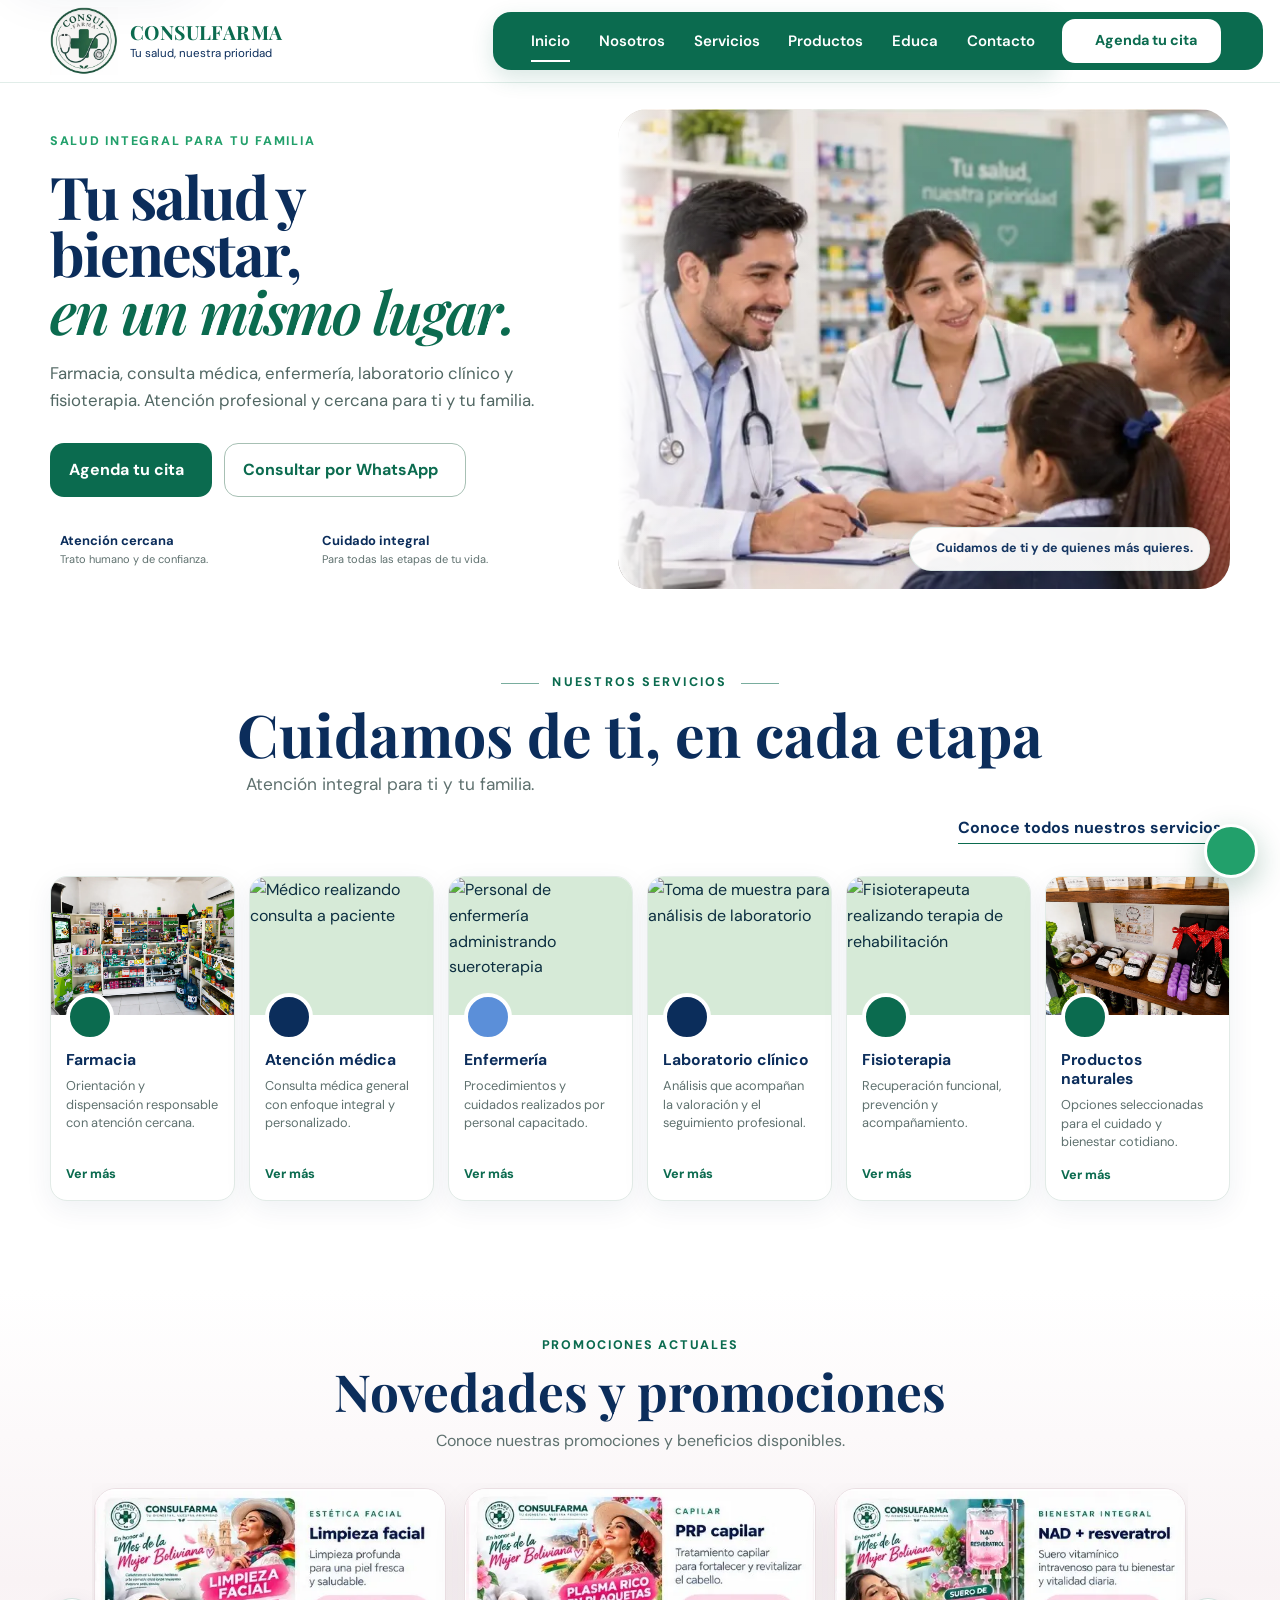
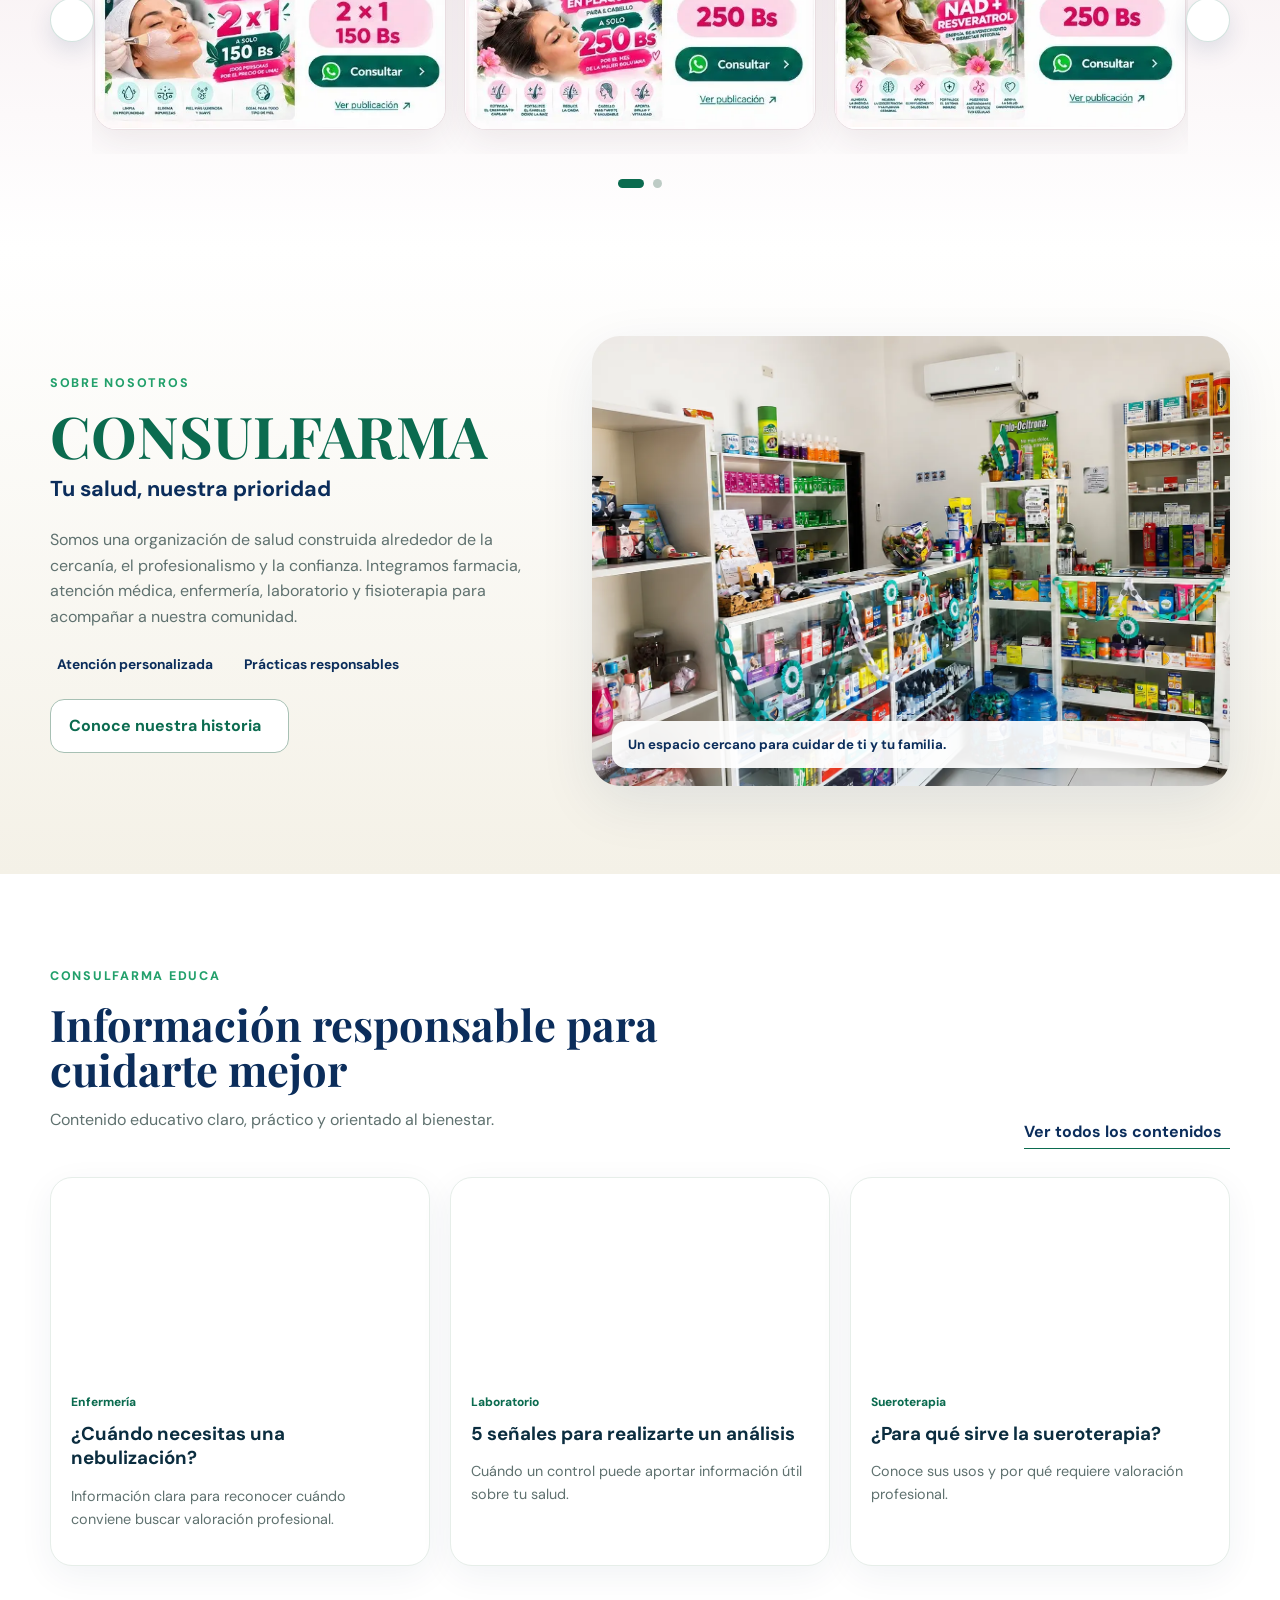
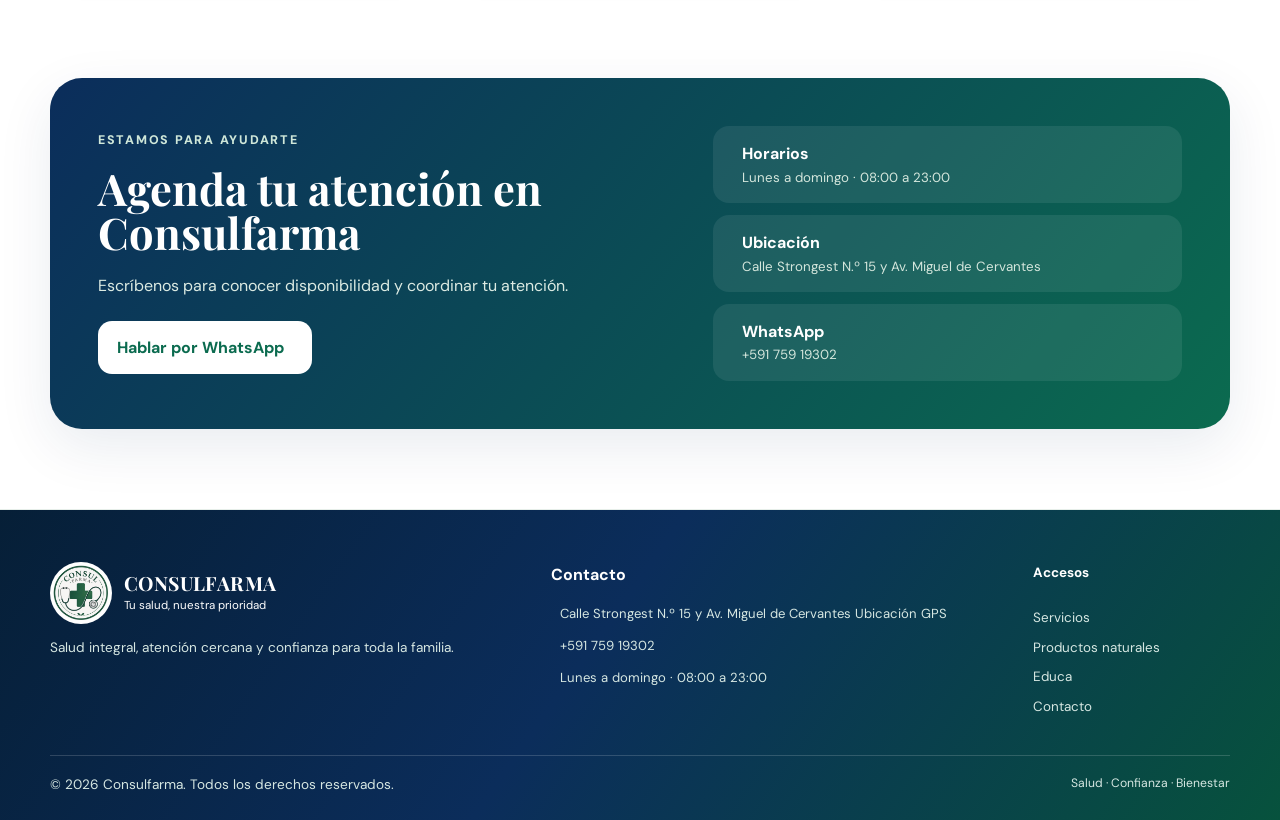
==== index.html @ e91de6b6 "Centra el encabezado de servicios en Inicio" ====
<!doctype html>
<html lang="es">
<head>
  <meta charset="utf-8"><meta name="viewport" content="width=device-width,initial-scale=1"><meta name="theme-color" content="#0B6B4F">
  <meta name="description" content="Consulfarma: farmacia, atención médica, enfermería, laboratorio, fisioterapia, sueroterapia y productos naturales en un mismo lugar.">
  <title>Consulfarma | Tu salud, nuestra prioridad</title>
  <link rel="preconnect" href="https://fonts.googleapis.com"><link rel="preconnect" href="https://fonts.gstatic.com" crossorigin>
  <link href="https://fonts.googleapis.com/css2?family=DM+Sans:wght@400;500;600;700&family=Playfair+Display:ital,wght@0,600;1,600&display=swap" rel="stylesheet">
  <link rel="preload" as="image" href="assets/hero-salud-bienestar.webp" fetchpriority="high">
  <link rel="stylesheet" href="styles.css?v=visual-2026-3"><link rel="stylesheet" href="multipage.css?v=visual-2026-1"><link rel="stylesheet" href="hero-adjustments.css?v=2026-09-29-1">
  <script src="https://unpkg.com/lucide@latest" defer></script><script src="app.js?v=visual-2026-4" defer></script>
</head>
<body data-page="inicio" class="home-redesign">
<a class="skip-link" href="#contenido">Saltar al contenido</a>
<header class="site-header"><div class="container nav-wrap">
  <a class="brand" href="index.html" aria-label="Consulfarma, inicio"><img src="assets/logo-consulfarma-oficial.webp" alt="Logo oficial de Consulfarma" class="brand-logo" width="864" height="864"><span class="brand-copy"><strong>CONSULFARMA</strong><small>Tu salud, nuestra prioridad</small></span></a>
  <button class="menu-toggle" type="button" aria-expanded="false" aria-controls="main-nav" aria-label="Abrir menú"><i data-lucide="menu"></i></button>
  <nav class="main-nav" id="main-nav" aria-label="Navegación principal"><a data-nav="inicio" href="index.html">Inicio</a><a data-nav="nosotros" href="nosotros.html">Nosotros</a><a data-nav="servicios" href="servicios.html">Servicios</a><a data-nav="naturales" href="naturales.html">Productos</a><a data-nav="educa" href="educa.html">Educa</a><a data-nav="contacto" href="contacto.html">Contacto</a></nav>
  <a class="btn btn-medical header-cta" data-whatsapp href="https://wa.me/59175919302" target="_blank" rel="noopener"><i data-lucide="calendar-days"></i>Agenda tu cita</a>
</div></header>
<main id="contenido">
<section class="hero hero-reference" aria-labelledby="hero-title"><div class="hero-medical-pattern" aria-hidden="true"><i data-lucide="pill"></i><i data-lucide="plus"></i><i data-lucide="pill-bottle"></i></div><div class="container hero-grid">
  <div class="hero-copy"><span class="eyebrow">Salud integral para tu familia</span><h1 id="hero-title">Tu salud y<br>bienestar,<br><em>en un mismo lugar.</em></h1><p>Farmacia, consulta médica, enfermería, laboratorio clínico y fisioterapia. Atención profesional y cercana para ti y tu familia.</p><div class="hero-actions"><a class="btn btn-primary" data-whatsapp href="https://wa.me/59175919302" target="_blank" rel="noopener">Agenda tu cita <i data-lucide="calendar-days"></i></a><a class="btn btn-outline" data-whatsapp href="https://wa.me/59175919302" target="_blank" rel="noopener">Consultar por WhatsApp <i data-lucide="message-circle"></i></a></div><div class="trust-row" aria-label="Beneficios de atención"><div><i data-lucide="users"></i><span><strong>Atención cercana</strong><small>Trato humano y de confianza.</small></span></div><div><i data-lucide="heart-handshake"></i><span><strong>Cuidado integral</strong><small>Para todas las etapas de tu vida.</small></span></div></div></div>
  <div class="hero-visual"><img class="hero-real-photo" src="assets/hero-salud-bienestar.webp" alt="Profesionales de salud atendiendo a una familia en un entorno de farmacia" width="772" height="518" fetchpriority="high" decoding="async"><div class="hero-badge"><i data-lucide="heart"></i><span>Cuidamos de ti y de quienes más quieres.</span></div></div>
</div><nav class="container hero-service-dock" aria-label="Acceso directo a servicios"><a href="farmacia.html"><i data-lucide="pill"></i><span>Farmacia</span></a><a href="medicina.html"><i data-lucide="stethoscope"></i><span>Atención médica</span></a><a href="enfermeria.html"><i data-lucide="heart-handshake"></i><span>Enfermería</span></a><a href="laboratorio.html"><i data-lucide="flask-conical"></i><span>Laboratorio</span></a><a href="fisioterapia.html"><i data-lucide="accessibility"></i><span>Fisioterapia</span></a><a href="sueroterapia.html"><i data-lucide="droplets"></i><span>Sueroterapia</span></a></nav></section>

<section class="home-services section" aria-labelledby="services-title"><div class="container"><div class="section-heading heading-row"><div class="services-heading-copy"><span class="eyebrow">Nuestros servicios</span><h2 id="services-title">Cuidamos de ti, en cada etapa</h2><p>Atención integral para ti y tu familia.</p></div><a class="text-link" href="servicios.html">Conoce todos nuestros servicios <i data-lucide="arrow-right"></i></a></div><div class="visual-service-grid">
  <article class="visual-service-card"><a class="service-photo-link" href="farmacia.html"><img src="assets/farmacia-consulfarma-frontal-optimized.webp" alt="Farmacia real de Consulfarma" width="1448" height="1086" loading="lazy" decoding="async"></a><div class="visual-service-body"><span class="service-icon green"><i data-lucide="pill"></i></span><h3>Farmacia</h3><p>Orientación y dispensación responsable con atención cercana.</p><a href="farmacia.html">Ver más <i data-lucide="arrow-right"></i></a></div></article>
  <article class="visual-service-card"><a class="service-photo-link" href="medicina.html"><img src="https://images.pexels.com/photos/5998457/pexels-photo-5998457.jpeg?auto=compress&amp;cs=tinysrgb&amp;fit=crop&amp;w=900&amp;h=600" alt="Médico realizando consulta a paciente" width="900" height="600" loading="lazy" decoding="async" style="object-position:50% 42%"></a><div class="visual-service-body"><span class="service-icon navy"><i data-lucide="stethoscope"></i></span><h3>Atención médica</h3><p>Consulta médica general con enfoque integral y personalizado.</p><a href="medicina.html">Ver más <i data-lucide="arrow-right"></i></a></div></article>
  <article class="visual-service-card"><a class="service-photo-link" href="enfermeria.html"><img src="https://images.pexels.com/photos/6129232/pexels-photo-6129232.jpeg?auto=compress&amp;cs=tinysrgb&amp;fit=crop&amp;w=900&amp;h=600" alt="Personal de enfermería administrando sueroterapia" width="900" height="600" loading="lazy" decoding="async" style="object-position:50% 45%"></a><div class="visual-service-body"><span class="service-icon blue"><i data-lucide="heart-handshake"></i></span><h3>Enfermería</h3><p>Procedimientos y cuidados realizados por personal capacitado.</p><a href="enfermeria.html">Ver más <i data-lucide="arrow-right"></i></a></div></article>
  <article class="visual-service-card"><a class="service-photo-link" href="laboratorio.html"><img src="https://images.pexels.com/photos/6285364/pexels-photo-6285364.jpeg?auto=compress&amp;cs=tinysrgb&amp;fit=crop&amp;w=900&amp;h=600" alt="Toma de muestra para análisis de laboratorio" width="900" height="600" loading="lazy" decoding="async" style="object-position:50% 50%"></a><div class="visual-service-body"><span class="service-icon navy"><i data-lucide="flask-conical"></i></span><h3>Laboratorio clínico</h3><p>Análisis que acompañan la valoración y el seguimiento profesional.</p><a href="laboratorio.html">Ver más <i data-lucide="arrow-right"></i></a></div></article>
  <article class="visual-service-card"><a class="service-photo-link" href="fisioterapia.html"><img src="https://images.pexels.com/photos/20860595/pexels-photo-20860595.jpeg?auto=compress&amp;cs=tinysrgb&amp;fit=crop&amp;w=900&amp;h=600" alt="Fisioterapeuta realizando terapia de rehabilitación" width="900" height="600" loading="lazy" decoding="async" style="object-position:50% 48%"></a><div class="visual-service-body"><span class="service-icon green"><i data-lucide="accessibility"></i></span><h3>Fisioterapia</h3><p>Recuperación funcional, prevención y acompañamiento.</p><a href="fisioterapia.html">Ver más <i data-lucide="arrow-right"></i></a></div></article>
  <article class="visual-service-card"><a class="service-photo-link" href="naturales.html"><img src="assets/productos-naturales-detalle-optimized.webp" alt="Productos naturales y artesanales reales de Consulfarma" width="1672" height="941" loading="lazy" decoding="async"></a><div class="visual-service-body"><span class="service-icon green"><i data-lucide="leaf"></i></span><h3>Productos naturales</h3><p>Opciones seleccionadas para el cuidado y bienestar cotidiano.</p><a href="naturales.html">Ver más <i data-lucide="arrow-right"></i></a></div></article>
</div></div></section>

<section class="news-banner promotions-section section" aria-labelledby="news-title"><div class="container promotions-shell"><header class="promotions-heading"><span class="eyebrow">Promociones actuales</span><h2 id="news-title">Novedades y promociones</h2><p>Conoce nuestras promociones y beneficios disponibles.</p></header><div class="promotions-carousel" data-promotions-carousel aria-roledescription="carrusel" aria-label="Promociones de Consulfarma"><button class="promotions-arrow promotions-prev" type="button" aria-label="Ver promociones anteriores"><i data-lucide="chevron-left"></i></button><div class="promotions-viewport"><div class="promotions-track" data-promotions-track aria-live="polite"></div></div><button class="promotions-arrow promotions-next" type="button" aria-label="Ver promociones siguientes"><i data-lucide="chevron-right"></i></button><div class="promotions-dots" data-promotions-dots aria-label="Páginas del carrusel"></div></div></div></section>

<dialog class="promotion-dialog" data-promotion-dialog aria-labelledby="promotion-dialog-title"><div class="promotion-dialog-shell"><button class="promotion-dialog-close" type="button" data-promotion-close aria-label="Cerrar promoción"><i data-lucide="x"></i></button><button class="promotion-dialog-arrow promotion-dialog-prev" type="button" data-promotion-prev aria-label="Ver promoción anterior"><i data-lucide="chevron-left"></i></button><figure><img data-promotion-image src="" alt="" width="494" height="340"><figcaption id="promotion-dialog-title" data-promotion-title></figcaption></figure><button class="promotion-dialog-arrow promotion-dialog-next" type="button" data-promotion-next aria-label="Ver promoción siguiente"><i data-lucide="chevron-right"></i></button><a class="btn btn-primary promotion-dialog-whatsapp" data-promotion-whatsapp href="https://wa.me/59175919302" target="_blank" rel="noopener"><i data-lucide="message-circle"></i> Consultar por WhatsApp</a></div></dialog>

<section class="home-about section" aria-labelledby="about-title"><div class="container home-about-layout"><div class="home-about-copy"><span class="eyebrow">Sobre nosotros</span><h2 id="about-title">CONSULFARMA</h2><h3>Tu salud, nuestra prioridad</h3><p>Somos una organización de salud construida alrededor de la cercanía, el profesionalismo y la confianza. Integramos farmacia, atención médica, enfermería, laboratorio y fisioterapia para acompañar a nuestra comunidad.</p><div class="about-values"><span><i data-lucide="badge-check"></i>Atención personalizada</span><span><i data-lucide="shield-check"></i>Prácticas responsables</span></div><a class="btn btn-outline" href="nosotros.html">Conoce nuestra historia <i data-lucide="arrow-right"></i></a></div><figure class="home-about-photo"><img src="assets/farmacia-consulfarma-angular-optimized.webp" alt="Instalaciones reales de la farmacia Consulfarma" width="1678" height="937" loading="lazy" decoding="async"><figcaption>Un espacio cercano para cuidar de ti y tu familia.</figcaption></figure></div></section>

<section class="education section" aria-labelledby="education-title"><div class="container"><div class="section-heading heading-row"><div><span class="eyebrow">Consulfarma Educa</span><h2 id="education-title">Información responsable para cuidarte mejor</h2><p>Contenido educativo claro, práctico y orientado al bienestar.</p></div><a class="text-link" href="educa.html">Ver todos los contenidos <i data-lucide="arrow-right"></i></a></div><div class="article-grid"><article class="article-card"><div class="article-image hydration"></div><div class="article-body"><span>Enfermería</span><h3>¿Cuándo necesitas una nebulización?</h3><p>Información clara para reconocer cuándo conviene buscar valoración profesional.</p></div></article><article class="article-card"><div class="article-image prevention"></div><div class="article-body"><span>Laboratorio</span><h3>5 señales para realizarte un análisis</h3><p>Cuándo un control puede aportar información útil sobre tu salud.</p></div></article><article class="article-card"><div class="article-image plants"></div><div class="article-body"><span>Sueroterapia</span><h3>¿Para qué sirve la sueroterapia?</h3><p>Conoce sus usos y por qué requiere valoración profesional.</p></div></article></div></div></section>

<section class="contact home-contact section" aria-labelledby="contact-title"><div class="container contact-shell"><div><span class="eyebrow">Estamos para ayudarte</span><h2 id="contact-title">Agenda tu atención en Consulfarma</h2><p>Escríbenos para conocer disponibilidad y coordinar tu atención.</p><div class="contact-actions"><a class="btn btn-white" data-whatsapp href="https://wa.me/59175919302" target="_blank" rel="noopener">Hablar por WhatsApp <i data-lucide="message-circle"></i></a></div></div><div class="contact-info"><div><i data-lucide="clock-3"></i><span><strong>Horarios</strong><small>Lunes a domingo · 08:00 a 23:00</small></span></div><div><i data-lucide="map-pin"></i><span><strong>Ubicación</strong><small>Calle Strongest N.º 15 y Av. Miguel de Cervantes <a class="gps-link" href="https://maps.app.goo.gl/zETBAKUP31L7PaR56" target="_blank" rel="noopener" aria-label="Abrir ubicación GPS de Consulfarma en Google Maps"><i data-lucide="navigation"></i> Ubicación GPS</a></small></span></div><div><i data-lucide="message-circle"></i><span><strong>WhatsApp</strong><small>+591 759 19302</small></span></div></div></div></section>
</main>
<footer class="compact-footer rich-footer"><div class="container rich-footer-grid"><div class="rich-footer-brand"><a class="brand footer-brand" href="index.html"><img src="assets/logo-consulfarma-oficial.webp" alt="Logo oficial de Consulfarma" class="brand-logo" width="864" height="864"><span class="brand-copy"><strong>CONSULFARMA</strong><small>Tu salud, nuestra prioridad</small></span></a><p>Salud integral, atención cercana y confianza para toda la familia.</p></div><div><strong>Contacto</strong><ul><li><i data-lucide="map-pin"></i><span>Calle Strongest N.º 15 y Av. Miguel de Cervantes <a class="gps-link" href="https://maps.app.goo.gl/zETBAKUP31L7PaR56" target="_blank" rel="noopener" aria-label="Abrir ubicación GPS de Consulfarma en Google Maps"><i data-lucide="navigation"></i> Ubicación GPS</a></span></li><li><i data-lucide="phone"></i>+591 759 19302</li><li><i data-lucide="clock-3"></i>Lunes a domingo · 08:00 a 23:00</li></ul></div><nav aria-label="Enlaces del pie"><strong>Accesos</strong><a href="servicios.html">Servicios</a><a href="naturales.html">Productos naturales</a><a href="educa.html">Educa</a><a href="contacto.html">Contacto</a></nav></div><div class="container footer-bottom"><p>© <span id="year"></span> Consulfarma. Todos los derechos reservados.</p><span>Salud · Confianza · Bienestar</span></div></footer>
<a class="floating-whatsapp" data-whatsapp href="https://wa.me/59175919302" target="_blank" rel="noopener" aria-label="Escribir a Consulfarma por WhatsApp"><i data-lucide="message-circle"></i></a>
</body></html>
---- styles.css ----
:root{--green:#0f5a3e;--green-2:#1d6d4d;--green-3:#eaf3ed;--ink:#15352a;--muted:#64756e;--cream:#f7f7f0;--white:#fff;--shadow:0 16px 50px rgba(21,53,42,.10);--radius:28px}.container{width:min(1180px,calc(100% - 32px));margin:auto}*{box-sizing:border-box}html{scroll-behavior:smooth}body{margin:0;font-family:'DM Sans',sans-serif;color:var(--ink);background:#fbfcfa;line-height:1.6}img{max-width:100%;display:block}a{text-decoration:none;color:inherit}.site-header{position:sticky;top:0;z-index:30;background:rgba(255,255,255,.94);backdrop-filter:blur(14px);border-bottom:1px solid rgba(15,90,62,.08)}.nav-wrap{height:86px;display:flex;align-items:center;gap:28px}.brand{display:flex;align-items:center;gap:12px;min-width:max-content}.brand-logo{width:58px;height:58px;object-fit:contain}.brand-copy{display:flex;flex-direction:column;line-height:1.05}.brand-copy strong{font-size:1.15rem;letter-spacing:.02em}.brand-copy small{font-size:.72rem;color:var(--muted);margin-top:6px}.main-nav{display:flex;align-items:center;gap:24px;margin-left:auto}.main-nav a{font-size:.92rem;font-weight:600;color:#385149;position:relative}.main-nav a:after{content:'';position:absolute;left:0;right:0;bottom:-9px;height:2px;background:var(--green);transform:scaleX(0);transition:.2s}.main-nav a:hover:after,.main-nav a.active:after{transform:scaleX(1)}.btn{display:inline-flex;align-items:center;justify-content:center;gap:9px;border-radius:14px;padding:13px 18px;font-weight:700;transition:.2s;border:1px solid transparent}.btn svg{width:18px;height:18px}.btn-primary{background:var(--green);color:#fff}.btn-primary:hover{background:#0b4933;transform:translateY(-1px)}.btn-outline{border-color:#a7c0b4;background:#fff;color:var(--green)}.btn-white{background:#fff;color:var(--green)}.btn-ghost{border-color:rgba(255,255,255,.45);color:#fff}.header-cta{padding:11px 15px;font-size:.9rem}.menu-toggle{display:none;background:none;border:0;color:var(--ink)}.hero{position:relative;overflow:hidden;background:linear-gradient(135deg,#fff 0%,#fafcf8 64%,#edf6ef 100%);padding:74px 0 0}.hero-grid{display:grid;grid-template-columns:1.03fr .97fr;align-items:stretch;min-height:540px}.hero-copy{padding:35px 34px 50px 0}.eyebrow{display:inline-block;color:var(--green-2);font-size:.78rem;text-transform:uppercase;letter-spacing:.14em;font-weight:800}.hero h1,.section-heading h2,.content-card h2,.natural h2,.contact h2{font-family:'Playfair Display',serif;line-height:1.03;margin:14px 0 18px}.hero h1{font-size:clamp(3rem,5.2vw,5.25rem);max-width:720px}.hero h1 em{color:var(--green);font-weight:600}.hero-copy>p{font-size:1.06rem;color:var(--muted);max-width:650px}.hero-actions{display:flex;gap:12px;margin:28px 0 34px;flex-wrap:wrap}.trust-row{display:grid;grid-template-columns:repeat(4,1fr);gap:12px}.trust-row>div{display:flex;gap:10px;align-items:flex-start}.trust-row svg{width:22px;color:var(--green-2);flex:0 0 auto}.trust-row span{display:flex;flex-direction:column}.trust-row strong{font-size:.78rem}.trust-row small{font-size:.67rem;color:var(--muted)}.hero-visual{position:relative;min-height:520px}.hero-photo{position:absolute;inset:0;background-position:center;background-size:cover}.hero-photo-main{border-top-left-radius:150px;background-image:linear-gradient(rgba(11,73,51,.02),rgba(11,73,51,.08)),url('https://images.unsplash.com/photo-1576091160399-112ba8d25d1d?auto=format&fit=crop&w=1400&q=85')}.hero-badge{position:absolute;right:28px;bottom:28px;width:170px;padding:20px;background:rgba(255,255,255,.95);border-radius:22px;box-shadow:var(--shadow);display:flex;gap:10px;align-items:center;font-weight:700}.hero-badge svg{color:var(--green)}.services{background:linear-gradient(180deg,#1b6f4e,#0f5a3e);padding:52px 0 62px}.section-heading{margin-bottom:28px}.section-heading.centered{text-align:center}.section-heading.light{color:#fff}.section-heading.light .eyebrow,.section-heading.light p{color:#d5e7dd}.section-heading h2,.content-card h2,.natural h2,.contact h2{font-size:clamp(2.1rem,3.4vw,3.6rem)}.section-heading p{color:var(--muted);max-width:680px}.section-heading.centered p{margin-left:auto;margin-right:auto}.service-grid{display:grid;grid-template-columns:repeat(6,1fr);gap:14px}.service-card{background:#fff;border-radius:20px;padding:24px 18px;min-height:250px;display:flex;flex-direction:column;box-shadow:0 15px 35px rgba(4,33,23,.12)}.icon-bubble{width:48px;height:48px;border-radius:14px;background:var(--green-3);display:grid;place-items:center;color:var(--green);margin-bottom:16px}.service-card h3{font-size:1rem;line-height:1.2;margin:0 0 10px}.service-card p{font-size:.82rem;color:var(--muted);margin:0 0 18px}.service-card a{margin-top:auto;font-size:.78rem;color:var(--green);font-weight:800;display:flex;align-items:center;gap:4px}.service-card a svg{width:14px}.section{padding:88px 0}.split-grid{display:grid;grid-template-columns:.95fr 1.05fr;gap:54px;align-items:center}.photo-card{min-height:470px;border-radius:var(--radius);background-size:cover;background-position:center;box-shadow:var(--shadow)}.about-photo{background-image:url('https://images.unsplash.com/photo-1532938911079-1b06ac7ceec7?auto=format&fit=crop&w=1200&q=85')}.content-card p,.natural p{color:var(--muted)}.mini-points{display:grid;grid-template-columns:1fr 1fr;gap:14px;margin-top:26px}.mini-points span{display:flex;gap:9px;align-items:center;font-weight:700}.mini-points svg{width:20px;color:var(--green)}.details{background:var(--cream)}.detail-list{display:grid;grid-template-columns:1fr 1fr;gap:18px}.detail-card{display:flex;gap:18px;background:#fff;border:1px solid #e6eee9;border-radius:22px;padding:26px}.detail-icon{width:56px;height:56px;border-radius:17px;background:var(--green-3);display:grid;place-items:center;color:var(--green);flex:0 0 auto}.detail-card h3{margin:6px 0 8px;font-size:1.2rem}.detail-card p{margin:0;color:var(--muted);font-size:.92rem}.natural{background:linear-gradient(145deg,#f7fbf7,#edf5ee)}.natural-grid{display:grid;grid-template-columns:1fr .8fr;gap:40px;align-items:center}.natural-art{min-height:390px;position:relative;border-radius:var(--radius);overflow:hidden;background:radial-gradient(circle at 70% 30%,#dbeedc 0,#f3f7ef 48%,#e7efe8 100%)}.natural-art:before,.natural-art:after{content:'';position:absolute;border-radius:50% 0 50% 50%;background:#4f9c68;opacity:.7;transform:rotate(35deg)}.natural-art:before{width:140px;height:200px;right:90px;top:75px}.natural-art:after{width:100px;height:150px;right:200px;top:120px;background:#84b77f}.natural-bottle{position:absolute;width:110px;height:210px;border-radius:28px 28px 20px 20px;background:linear-gradient(#9b5d2d,#6b3d1e);left:28%;top:22%;box-shadow:0 24px 35px rgba(53,32,17,.2)}.natural-bottle:before{content:'';position:absolute;width:54px;height:45px;border-radius:9px 9px 3px 3px;background:#2e2925;left:28px;top:-34px}.note{display:flex;gap:10px;font-size:.85rem;background:#fff;padding:14px;border-radius:14px;border:1px solid #dbe8df}.note svg{width:18px;flex:0 0 auto;color:var(--green)}.article-grid{display:grid;grid-template-columns:repeat(3,1fr);gap:20px}.article-card{background:#fff;border:1px solid #e6eee9;border-radius:22px;overflow:hidden}.article-image{height:190px;background-size:cover;background-position:center}.hydration{background-image:url('https://images.unsplash.com/photo-1548839140-29a749e1cf4d?auto=format&fit=crop&w=900&q=80')}.plants{background-image:url('https://images.unsplash.com/photo-1602928321679-560bb453f190?auto=format&fit=crop&w=900&q=80')}.prevention{background-image:url('https://images.unsplash.com/photo-1505751172876-fa1923c5c528?auto=format&fit=crop&w=900&q=80')}.article-body{padding:20px}.article-body span{font-size:.75rem;color:var(--green);font-weight:800}.article-body h3{margin:8px 0 8px;line-height:1.3}.article-body p{font-size:.9rem;color:var(--muted)}.article-body a{font-weight:800;color:var(--green);font-size:.85rem;display:flex;gap:5px;align-items:center}.article-body svg{width:15px}.contact{padding-top:20px}.contact-shell{background:linear-gradient(135deg,#0b4933,#1b6f4e);border-radius:32px;padding:48px;color:#fff;display:grid;grid-template-columns:1.1fr .9fr;gap:42px}.contact .eyebrow{color:#cfe7d9}.contact p{color:#dcebe3}.contact-actions{display:flex;gap:12px;flex-wrap:wrap;margin-top:22px}.contact-info{display:grid;gap:12px}.contact-info>div{display:flex;gap:14px;align-items:flex-start;background:rgba(255,255,255,.08);padding:15px;border-radius:16px}.contact-info span{display:flex;flex-direction:column}.contact-info small{color:#d4e6dc}.contact-info svg{width:22px}.footer-grid{display:flex;align-items:center;justify-content:space-between;gap:20px;padding:34px 0}.footer-brand .brand-logo{width:44px;height:44px}.footer-grid p{font-size:.8rem;color:var(--muted)}.footer-links{display:flex;gap:16px;font-size:.85rem;font-weight:700}.floating-whatsapp{position:fixed;right:22px;bottom:22px;width:54px;height:54px;border-radius:50%;background:var(--green);color:#fff;display:grid;place-items:center;box-shadow:0 10px 30px rgba(15,90,62,.28);z-index:25}.floating-whatsapp svg{width:24px}
@media(max-width:1050px){.main-nav{gap:14px}.main-nav a{font-size:.82rem}.header-cta{display:none}.service-grid{grid-template-columns:repeat(3,1fr)}.hero-grid{grid-template-columns:1fr}.hero-copy{padding-right:0}.hero-visual{min-height:430px}.hero-photo-main{border-radius:70px 70px 0 0}.trust-row{grid-template-columns:repeat(2,1fr)}}
@media(max-width:760px){.nav-wrap{height:74px}.brand-logo{width:46px;height:46px}.brand-copy strong{font-size:1rem}.brand-copy small{font-size:.63rem}.menu-toggle{display:block;margin-left:auto}.main-nav{position:absolute;top:74px;left:16px;right:16px;background:#fff;border:1px solid #e5eee9;border-radius:18px;padding:16px;display:none;flex-direction:column;align-items:stretch;box-shadow:var(--shadow)}.main-nav.open{display:flex}.main-nav a:after{display:none}.hero{padding-top:34px}.hero h1{font-size:clamp(2.45rem,12vw,4rem)}.hero-grid{min-height:auto}.hero-copy{padding:10px 0 36px}.hero-visual{min-height:360px}.hero-photo-main{border-radius:55px 55px 0 0}.hero-badge{width:150px;right:14px;bottom:14px;padding:15px}.trust-row{grid-template-columns:1fr 1fr}.service-grid{grid-template-columns:1fr 1fr}.service-card{min-height:220px}.section{padding:64px 0}.split-grid,.natural-grid,.contact-shell{grid-template-columns:1fr}.photo-card{min-height:350px}.detail-list{grid-template-columns:1fr}.article-grid{grid-template-columns:1fr}.contact-shell{padding:30px}.footer-grid{flex-direction:column;text-align:center}.footer-links{justify-content:center}}
@media(max-width:480px){.service-grid{grid-template-columns:1fr}.trust-row{grid-template-columns:1fr}.mini-points{grid-template-columns:1fr}.hero-actions .btn{width:100%}.hero-visual{min-height:310px}.hero-badge{display:none}.detail-card{flex-direction:column}.natural-art{min-height:300px}}
.needs{padding-top:70px;padding-bottom:70px}.needs-grid{display:grid;grid-template-columns:repeat(6,1fr);gap:14px}.needs-grid a{background:#fff;border:1px solid #e3ece7;border-radius:20px;padding:22px 16px;display:flex;flex-direction:column;gap:7px;min-height:160px;box-shadow:0 12px 35px rgba(21,53,42,.07);transition:.2s}.needs-grid a:hover{transform:translateY(-4px);border-color:#9ebdaf;box-shadow:var(--shadow)}.needs-grid svg{width:27px;height:27px;color:var(--green);margin-bottom:8px}.needs-grid strong{line-height:1.25}.needs-grid span{font-size:.78rem;color:var(--muted)}
.identity{background:#f3f7f3}.identity-grid{display:grid;grid-template-columns:1fr 1fr;gap:20px}.identity-grid article{background:#fff;border-radius:24px;padding:32px;border:1px solid #dfebe3}.identity-grid article>svg{width:34px;height:34px;color:var(--green);margin-bottom:18px}.identity-grid h3{font-family:'Playfair Display',serif;font-size:1.7rem;margin:8px 0 12px}.identity-grid p{color:var(--muted);margin-bottom:0}.identity-grid .philosophy{grid-column:1/-1;background:linear-gradient(135deg,#0b4933,#1b6f4e);color:#fff}.identity-grid .philosophy .eyebrow,.identity-grid .philosophy>svg{color:#cfe7d9}.identity-grid .philosophy p{color:#e1eee7;max-width:960px}
.history{background:#fff}.timeline{max-width:880px;margin:42px auto;display:grid}.timeline article{display:grid;grid-template-columns:70px 1fr;gap:20px;position:relative;padding-bottom:34px}.timeline article:not(:last-child):before{content:'';position:absolute;left:28px;top:56px;bottom:0;width:2px;background:#cfe0d6}.timeline article>span{width:58px;height:58px;border-radius:50%;display:grid;place-items:center;background:var(--green);color:#fff;font-weight:800;z-index:1}.timeline h3{margin:4px 0 6px;font-size:1.2rem}.timeline p{margin:0;color:var(--muted)}.history-closing{max-width:900px;margin:auto;padding:30px;border-radius:24px;background:var(--green-3);text-align:center}.history-closing p{margin-top:0;color:#476259}.history-closing strong{color:var(--green)}
.team-placeholder{max-width:820px;margin:auto;background:#fff;border:1px dashed #9ebdaf;border-radius:24px;padding:34px;display:flex;gap:22px;align-items:center}.team-placeholder>svg{width:56px;height:56px;color:var(--green);flex:0 0 auto}.team-placeholder h3{margin:0 0 8px}.team-placeholder p{margin:0;color:var(--muted)}
.promotions{padding-top:20px}.promo-shell{background:linear-gradient(120deg,#174f3b,#7aa16e);border-radius:30px;padding:42px;color:#fff;display:flex;align-items:center;justify-content:space-between;gap:28px}.promo-shell .eyebrow{color:#d8eadb}.promo-shell h2{font-family:'Playfair Display',serif;font-size:clamp(2rem,3vw,3.2rem);margin:8px 0}.promo-shell p{margin:0;color:#e2eee7}.promo-shell .btn{flex:0 0 auto}
.article-toggle{border:0;background:none;padding:0;color:var(--green);font:inherit;font-size:.85rem;font-weight:800;display:flex;align-items:center;gap:5px;cursor:pointer}.article-toggle svg{width:15px;transition:.2s}.article-toggle[aria-expanded="true"] svg{transform:rotate(180deg)}.article-summary{display:grid;grid-template-rows:0fr;transition:grid-template-rows .25s ease}.article-summary p{overflow:hidden;margin:0}.article-summary.open{grid-template-rows:1fr}.article-summary.open p{margin-top:12px}.consultation{background-image:url('https://images.unsplash.com/photo-1576091160550-2173dba999ef?auto=format&fit=crop&w=900&q=80')}.medication{background-image:url('https://images.unsplash.com/photo-1584308666744-24d5c474f2ae?auto=format&fit=crop&w=900&q=80')}
.testimonials{background:var(--cream)}.testimonials-grid{display:grid;grid-template-columns:1fr 1fr;gap:40px;align-items:center}.testimonials h2{font-family:'Playfair Display',serif;font-size:clamp(2rem,3.4vw,3.5rem);line-height:1.08;margin:12px 0}.testimonials p{color:var(--muted)}.review-card{background:#fff;border-radius:24px;padding:30px;box-shadow:var(--shadow)}.review-card>svg{width:34px;color:var(--green)}.review-card h3{font-size:1.35rem}
@media(max-width:1050px){.needs-grid{grid-template-columns:repeat(3,1fr)}}
@media(max-width:760px){.main-nav{max-height:calc(100vh - 92px);overflow:auto}.identity-grid,.testimonials-grid{grid-template-columns:1fr}.identity-grid .philosophy{grid-column:auto}.promo-shell{align-items:flex-start;flex-direction:column}}
@media(max-width:480px){.needs-grid{grid-template-columns:1fr}.team-placeholder{flex-direction:column;align-items:flex-start}.timeline article{grid-template-columns:52px 1fr;gap:12px}.timeline article>span{width:44px;height:44px}.timeline article:not(:last-child):before{left:21px;top:42px}.promo-shell{padding:28px}}

@media(max-width:800px){.nav-wrap{height:74px}.brand-logo{width:46px;height:46px}.brand-copy strong{font-size:1rem}.brand-copy small{font-size:.63rem}.menu-toggle{display:block;margin-left:auto}.main-nav{position:absolute;top:74px;left:16px;right:16px;background:#fff;border:1px solid #e5eee9;border-radius:18px;padding:16px;display:none;flex-direction:column;align-items:stretch;box-shadow:var(--shadow);max-height:calc(100vh - 92px);overflow:auto}.main-nav.open{display:flex}.main-nav a:after{display:none}}
.service-grid{grid-template-columns:repeat(4,1fr)}
@media(max-width:1050px){.service-grid{grid-template-columns:repeat(3,1fr)}}
@media(max-width:760px){.service-grid{grid-template-columns:repeat(2,1fr)}}
@media(max-width:480px){.service-grid{grid-template-columns:1fr}}

/* Rediseño visual 2026 — identidad oficial CONSULFARMA */
:root{--green:#0B6B4F;--green-2:#22A06B;--green-3:#D6EAD7;--navy:#0B2D5B;--blue:#5B8FD9;--cream:#F4F1E7;--ink:#0B2D3F;--muted:#5f716f;--shadow:0 18px 55px rgba(11,45,91,.09);--radius:26px}
.skip-link{position:fixed;left:16px;top:-80px;z-index:100;background:#fff;color:var(--navy);padding:12px 16px;border-radius:10px;box-shadow:var(--shadow);font-weight:700}.skip-link:focus{top:12px}
:focus-visible{outline:3px solid var(--blue);outline-offset:3px}
.btn-medical{background:var(--navy);color:#fff}.btn-medical:hover{background:#071f3f;transform:translateY(-1px)}
.home-redesign{background:#fff}.home-redesign .site-header{border-bottom-color:rgba(11,107,79,.12)}
.home-redesign .nav-wrap{height:82px}.home-redesign .brand-copy strong{color:var(--green);font-family:'Playfair Display',serif;font-size:1.22rem}.home-redesign .brand-copy small{color:var(--navy)}
.hero-reference{padding:0 0 56px;background:linear-gradient(122deg,#fff 2%,#f7fbf8 48%,var(--green-3) 100%);isolation:isolate}
.hero-reference:after{content:'';position:absolute;inset:auto -7% -42% 34%;height:75%;background:radial-gradient(circle,rgba(91,143,217,.14),transparent 67%);z-index:-1}
.hero-reference .hero-grid{grid-template-columns:.92fr 1.08fr;min-height:560px;align-items:center}
.hero-reference .hero-copy{padding:58px 48px 92px 0;position:relative;z-index:2}
.hero-reference h1{font-size:clamp(3.3rem,5.4vw,5.75rem);color:var(--navy);letter-spacing:-.035em;margin:14px 0 20px}.hero-reference h1 em{color:var(--green);font-style:italic}
.hero-reference .hero-copy>p{font-size:1.05rem;line-height:1.65;color:#516763;max-width:590px}
.hero-reference .hero-visual{height:500px;min-height:0;align-self:center;margin-right:calc((100vw - min(1180px,calc(100vw - 32px)))/-2);overflow:hidden;border-radius:48% 0 0 44%/52% 0 0 48%;position:relative}
.hero-real-photo{width:100%;height:100%;object-fit:cover;object-position:58% center;position:absolute;inset:0}.hero-reference .hero-visual:after{content:'';position:absolute;inset:0;background:linear-gradient(90deg,rgba(214,234,215,.34),transparent 32%,rgba(11,45,91,.05))}
.hero-reference .hero-badge{z-index:2;right:9%;bottom:52px;width:190px;color:var(--navy);border:1px solid rgba(11,107,79,.12)}
.hero-reference .trust-row{grid-template-columns:repeat(2,1fr);max-width:590px;gap:17px 26px}.hero-reference .trust-row strong{font-size:.81rem;color:var(--navy)}.hero-reference .trust-row small{font-size:.69rem}.hero-reference .trust-row svg{color:var(--green)}
.hero-medical-pattern{position:absolute;inset:22px 2% auto auto;width:250px;height:210px;z-index:1;color:var(--green);opacity:.08;pointer-events:none}.hero-medical-pattern svg{position:absolute;width:78px;height:78px}.hero-medical-pattern svg:nth-child(1){left:0;top:65px;transform:rotate(-32deg)}.hero-medical-pattern svg:nth-child(2){right:5px;top:0;width:92px;height:92px}.hero-medical-pattern svg:nth-child(3){right:0;bottom:0;width:84px;height:84px}
.hero-service-dock{position:relative;z-index:4;margin-top:-44px;margin-right:4%;margin-left:auto;width:min(790px,calc(100% - 32px));display:grid;grid-template-columns:repeat(6,1fr);background:#fff;border:1px solid rgba(11,107,79,.12);border-radius:24px;box-shadow:0 18px 50px rgba(11,45,91,.14);overflow:hidden}
.hero-service-dock a{min-height:104px;padding:17px 10px;display:flex;flex-direction:column;align-items:center;justify-content:center;gap:8px;text-align:center;color:var(--navy);font-size:.78rem;font-weight:700;border-right:1px solid #e5ece9;transition:.2s}.hero-service-dock a:last-child{border:0}.hero-service-dock svg{width:25px;height:25px;color:var(--green)}.hero-service-dock a:nth-child(2n) svg{color:var(--navy)}.hero-service-dock a:hover{background:var(--green-3);transform:none}
.home-services{background:#fff;padding-top:76px}.heading-row{display:flex;justify-content:space-between;align-items:end;gap:32px}.heading-row>div{max-width:760px}.heading-row h2{color:var(--navy);margin-bottom:0}.text-link{display:inline-flex;align-items:center;gap:8px;color:var(--navy);font-weight:700;white-space:nowrap;border-bottom:1px solid var(--green);padding-bottom:3px}.text-link svg{width:18px}.text-link:hover{color:var(--green)}
.home-services .heading-row{display:block;text-align:center;margin-bottom:32px}.home-services .heading-row>div{max-width:none}.home-services .services-heading-copy .eyebrow{display:flex;align-items:center;justify-content:center;gap:13px;color:var(--green);letter-spacing:.18em}.home-services .services-heading-copy .eyebrow::before,.home-services .services-heading-copy .eyebrow::after{content:'';width:38px;height:1px;background:rgba(11,107,79,.55)}.home-services .services-heading-copy h2{font-family:'Playfair Display',serif;font-size:clamp(2.5rem,4.6vw,4.3rem);line-height:1.04;margin:10px 0 7px;color:var(--navy)}.home-services .services-heading-copy p{margin:0;color:var(--muted);font-size:clamp(.96rem,1.35vw,1.13rem)}.home-services .heading-row>.text-link{display:flex;width:max-content;margin:16px 0 0 auto}
.visual-service-grid{display:grid;grid-template-columns:repeat(6,minmax(0,1fr));gap:14px}.visual-service-card{border:1px solid #e2ebe7;background:#fff;border-radius:17px;overflow:hidden;box-shadow:0 8px 28px rgba(11,45,91,.065);transition:transform .25s,box-shadow .25s}.visual-service-card:hover{transform:translateY(-4px);box-shadow:var(--shadow)}.service-photo-link{display:block;height:138px;overflow:hidden;background:var(--green-3)}.service-photo-link img{width:100%;height:100%;object-fit:cover;transition:transform .45s}.visual-service-card:hover .service-photo-link img{transform:scale(1.035)}.visual-service-body{padding:16px 15px 15px;position:relative;min-height:184px;display:flex;flex-direction:column}.service-icon{width:40px;height:40px;border-radius:50%;display:grid;place-items:center;color:#fff;margin-top:-38px;margin-bottom:10px;border:4px solid #fff;box-sizing:content-box}.service-icon svg{width:19px}.service-icon.green{background:var(--green)}.service-icon.navy{background:var(--navy)}.service-icon.blue{background:var(--blue)}.visual-service-body h3{color:var(--navy);margin:0 0 7px;font-size:.98rem;line-height:1.2}.visual-service-body p{color:var(--muted);font-size:.8rem;line-height:1.45;margin:0 0 13px}.visual-service-body>a{margin-top:auto;display:inline-flex;align-items:center;gap:5px;color:var(--green);font-size:.79rem;font-weight:800}.visual-service-body>a svg{width:14px}
.news-banner{padding-top:4px;padding-bottom:60px}.news-shell{min-height:250px;border-radius:28px;overflow:hidden;background:linear-gradient(115deg,var(--green) 0%,var(--green-2) 55%,var(--navy) 100%);color:#fff;padding:42px 48px;display:grid;grid-template-columns:1.3fr .7fr;align-items:center;position:relative}.news-shell:before,.news-shell:after{content:'';position:absolute;border:2px solid rgba(255,255,255,.1);border-radius:50%}.news-shell:before{width:230px;height:230px;right:24%;top:-100px}.news-shell:after{width:170px;height:170px;right:7%;bottom:-85px}.news-shell .eyebrow{color:#dff5e7}.news-shell h2{font-family:'Playfair Display',serif;font-size:clamp(2.3rem,4vw,4rem);line-height:1;margin:8px 0 10px}.news-shell p{color:#e7f3ed;margin:0 0 22px}.news-visual{justify-self:end;display:flex;align-items:center;gap:18px;font-family:'Playfair Display',serif;font-size:1.7rem;line-height:1.2;position:relative;z-index:1}.news-visual svg{width:82px;height:82px;color:#fff}
.promotions-section{background:linear-gradient(180deg,#fff 0%,#f9f3f5 52%,#fff 100%);padding-top:42px}.promotions-shell{position:relative}.promotions-heading{text-align:center;max-width:760px;margin:0 auto 30px}.promotions-heading .eyebrow{color:var(--green)}.promotions-heading h2{font-family:'Playfair Display',serif;color:var(--navy);font-size:clamp(2.4rem,4vw,4rem);line-height:1.04;margin:8px 0 10px}.promotions-heading p{color:var(--muted);margin:0}.promotions-carousel{position:relative;padding:0 42px 34px}.promotions-viewport{overflow:hidden;padding:5px 2px 24px}.promotions-track{display:flex;gap:18px;transition:transform .55s cubic-bezier(.22,.61,.36,1);touch-action:pan-y}.promotion-card{flex:0 0 calc((100% - 36px)/3);min-width:0;background:#fff;border:1px solid #eadfe3;border-radius:22px;overflow:hidden;box-shadow:0 12px 34px rgba(68,37,51,.08);scroll-snap-align:start}.promotion-card-button{display:block;width:100%;padding:0;border:0;background:#fff;cursor:zoom-in}.promotion-card img{display:block;width:100%;height:auto;aspect-ratio:1.46/1;object-fit:contain;background:#fff}.promotions-arrow{position:absolute;top:50%;z-index:3;width:44px;height:44px;margin-top:-38px;border:1px solid rgba(11,107,79,.18);border-radius:50%;display:grid;place-items:center;background:#fff;color:var(--green);box-shadow:0 9px 25px rgba(11,45,91,.12);cursor:pointer;transition:.2s}.promotions-arrow:hover,.promotions-arrow:focus-visible{background:var(--green);color:#fff}.promotions-arrow:disabled{opacity:.38;cursor:default}.promotions-prev{left:0}.promotions-next{right:0}.promotions-arrow svg{width:21px}.promotions-dots{position:absolute;left:0;right:0;bottom:0;display:flex;justify-content:center;gap:9px}.promotions-dot{width:9px;height:9px;padding:0;border:0;border-radius:50%;background:#bdcbc5;cursor:pointer;transition:.2s}.promotions-dot[aria-current="true"]{width:26px;border-radius:99px;background:var(--green)}
.promotion-dialog{width:min(1100px,calc(100% - 30px));max-height:94vh;padding:0;border:0;border-radius:26px;overflow:hidden;background:transparent;box-shadow:0 28px 90px rgba(5,40,27,.36)}.promotion-dialog::backdrop{background:rgba(5,25,19,.8);backdrop-filter:blur(3px)}.promotion-dialog-shell{position:relative;display:grid;place-items:center;gap:18px;max-height:94vh;overflow:auto;padding:34px 72px 28px;background:#fff}.promotion-dialog figure{margin:0;display:grid;justify-items:center}.promotion-dialog img{display:block;width:min(900px,100%);max-height:72vh;object-fit:contain}.promotion-dialog figcaption{font-weight:800;color:var(--navy);margin-top:12px}.promotion-dialog-close{position:absolute;right:16px;top:16px;z-index:3;width:44px;height:44px;border:1px solid #dce9e1;border-radius:50%;display:grid;place-items:center;background:#fff;color:var(--navy);cursor:pointer;box-shadow:0 7px 22px rgba(11,45,91,.12)}.promotion-dialog-arrow{position:absolute;top:50%;z-index:2;width:46px;height:46px;border:0;border-radius:50%;display:grid;place-items:center;background:var(--green);color:#fff;cursor:pointer;box-shadow:0 8px 25px rgba(11,45,91,.18)}.promotion-dialog-prev{left:14px}.promotion-dialog-next{right:14px}.promotion-dialog-whatsapp{justify-content:center}.promotion-dialog-whatsapp svg{width:19px}
.home-about{background:linear-gradient(180deg,#fff,var(--cream))}.home-about-layout{display:grid;grid-template-columns:.86fr 1.14fr;gap:60px;align-items:center}.home-about-copy h2{font-family:'Playfair Display',serif;color:var(--green);font-size:clamp(2.5rem,4.5vw,4.5rem);line-height:1;margin:12px 0 8px}.home-about-copy h3{color:var(--navy);font-size:1.35rem;margin:0 0 20px}.home-about-copy p{color:var(--muted);max-width:560px}.about-values{display:flex;flex-wrap:wrap;gap:12px 24px;margin:24px 0}.about-values span{display:flex;align-items:center;gap:7px;font-size:.86rem;font-weight:700;color:var(--navy)}.about-values svg{width:19px;color:var(--green)}.home-about-photo{margin:0;position:relative;border-radius:28px;overflow:hidden;box-shadow:var(--shadow)}.home-about-photo img{width:100%;height:450px;object-fit:cover}.home-about-photo figcaption{position:absolute;left:20px;right:20px;bottom:18px;background:rgba(255,255,255,.93);border-radius:14px;padding:13px 16px;color:var(--navy);font-size:.83rem;font-weight:700}
.home-redesign .education{background:#fff}.home-redesign .education .article-card{box-shadow:0 10px 35px rgba(11,45,91,.06)}
.home-contact{padding-top:24px;padding-bottom:80px}.home-contact .contact-shell{background:linear-gradient(130deg,var(--navy),var(--green));box-shadow:var(--shadow)}
.compact-footer.rich-footer{background:linear-gradient(125deg,#061f37,var(--navy) 46%,#07523d);color:#fff;padding:0}.rich-footer-grid{display:grid;grid-template-columns:1.25fr 1.2fr .55fr;gap:54px;padding:52px 0 38px}.rich-footer .brand-copy strong,.rich-footer .brand-copy small{color:#fff}.rich-footer .brand-logo{width:62px;height:62px;background:#fff;border-radius:50%;padding:3px}.rich-footer p{color:#d6e7e2;font-size:.85rem}.rich-footer-grid>div>strong,.rich-footer-grid nav>strong{display:block;margin-bottom:16px}.rich-footer ul{list-style:none;padding:0;margin:0;display:grid;gap:11px;color:#d6e7e2;font-size:.82rem}.rich-footer li{display:flex;gap:9px;align-items:flex-start}.rich-footer li svg{width:17px;flex:0 0 auto}.rich-footer nav{display:flex;flex-direction:column;align-items:flex-start;gap:8px;font-size:.84rem}.rich-footer nav a{color:#d6e7e2}.rich-footer nav a:hover{color:#fff;text-decoration:underline}.footer-bottom{border-top:1px solid rgba(255,255,255,.16);display:flex;justify-content:space-between;gap:20px;padding:18px 0 24px;color:#d6e7e2;font-size:.76rem}.footer-bottom p{margin:0}.home-redesign .floating-whatsapp{background:#22A06B;border:3px solid #fff}.compact-footer:not(.rich-footer){background:var(--navy);color:#fff}.compact-footer:not(.rich-footer) .brand-copy strong,.compact-footer:not(.rich-footer) .brand-copy small,.compact-footer:not(.rich-footer) .footer-links a{color:#fff}.compact-footer:not(.rich-footer) .footer-grid p{color:#d6e7e2}.compact-footer:not(.rich-footer) .brand-logo{background:#fff;border-radius:50%;padding:2px}
@media(max-width:1100px){.hero-reference .hero-grid{grid-template-columns:1fr}.hero-reference .hero-copy{padding:54px 0 40px}.hero-reference .hero-visual{height:440px;min-height:0;margin:0;border-radius:74px 74px 30px 30px}.hero-service-dock{margin:-45px auto 0;width:calc(100% - 48px)}.visual-service-grid{grid-template-columns:repeat(3,minmax(0,1fr))}.home-about-layout{gap:36px}.rich-footer-grid{grid-template-columns:1fr 1fr}.rich-footer-grid nav{grid-column:1/-1;flex-direction:row;flex-wrap:wrap}.rich-footer-grid nav>strong{width:100%}}
@media(max-width:800px){.home-redesign .nav-wrap{height:74px}.home-redesign .main-nav{top:74px}.heading-row{align-items:flex-start;flex-direction:column;gap:15px}.hero-medical-pattern{display:none}.hero-reference h1{font-size:clamp(3rem,11vw,4.8rem)}.hero-service-dock{display:flex;overflow-x:auto;scroll-snap-type:x mandatory;justify-content:flex-start}.hero-service-dock a{flex:0 0 132px;scroll-snap-align:start}.hero-service-dock a:not(:last-child){border-right:1px solid #e5ece9}.visual-service-grid{grid-template-columns:repeat(2,minmax(0,1fr))}.news-shell{grid-template-columns:1fr}.news-visual{display:none}.home-about-layout{grid-template-columns:1fr}.home-about-copy{order:1}.home-about-photo{order:2}.home-about-photo img{height:390px}}
@media(max-width:999px){.promotion-card{flex-basis:calc((100% - 18px)/2)}}
@media(max-width:620px){.container{width:min(100% - 24px,1180px)}.hero-reference{padding-bottom:42px}.hero-reference .hero-copy{padding:38px 0 32px}.hero-reference .hero-copy>p{font-size:.96rem}.hero-reference .hero-actions{margin:24px 0 28px}.hero-reference .hero-actions .btn{width:100%}.hero-reference .trust-row{grid-template-columns:1fr 1fr;gap:14px}.hero-reference .hero-visual{height:310px;min-height:0;border-radius:48px 48px 24px 24px}.hero-real-photo{object-position:56% center}.hero-reference .hero-badge{right:14px;bottom:14px;width:160px;padding:14px;font-size:.8rem}.hero-service-dock{width:calc(100% - 24px);margin-top:-28px}.hero-service-dock a{min-height:88px;flex-basis:116px;font-size:.72rem}.home-services{padding-top:54px}.visual-service-grid{grid-template-columns:1fr}.service-photo-link{height:190px}.visual-service-body{min-height:174px}.news-banner{padding-bottom:44px}.news-shell{padding:32px 24px;min-height:230px}.home-about-photo img{height:290px}.rich-footer-grid{grid-template-columns:1fr;gap:30px;padding-top:42px}.rich-footer-grid nav{grid-column:auto}.footer-bottom{flex-direction:column;gap:5px}.home-contact{padding-bottom:58px}}
@media(max-width:699px){.promotions-carousel{padding-right:38px;padding-left:38px}.promotions-track{gap:12px}.promotion-card{flex-basis:100%}.promotions-heading{margin-bottom:22px}.promotion-dialog-shell{padding:62px 18px 24px}.promotion-dialog-arrow{top:auto;bottom:84px}.promotion-dialog-prev{left:18px}.promotion-dialog-next{right:18px}.promotion-dialog-whatsapp{width:100%;margin-top:46px}.promotion-dialog figcaption{font-size:.88rem;text-align:center}}
@media(max-width:390px){.home-redesign .brand-logo{width:43px;height:43px}.home-redesign .brand-copy strong{font-size:.9rem}.home-redesign .brand-copy small{font-size:.58rem}.hero-reference h1{font-size:2.65rem}.hero-reference .trust-row{grid-template-columns:1fr}.hero-reference .hero-visual{height:270px;min-height:0}.hero-reference .hero-badge{display:none}.news-shell h2{font-size:2.2rem}}
/* Ajuste puntual: mayor presencia del logo en escritorio sin alterar el header. */
@media(min-width:801px){
  .site-header .brand-logo{width:68px;height:68px}
}
/* Menú principal institucional: cambio exclusivamente visual. */
@media(min-width:801px){
  .site-header .nav-wrap{gap:12px}
  .site-header .main-nav{
    gap:clamp(18px,2.25vw,34px);
    padding:9px 18px 9px 38px;
    margin-left:auto;
    margin-right:0;
    min-height:58px;
    background:var(--green);
    border-radius:18px 0 0 18px;
    box-shadow:0 8px 22px rgba(11,107,79,.16);
    position:relative;
    z-index:0
  }
  .site-header .main-nav:before{
    content:'';
    position:absolute;
    top:0;
    bottom:0;
    left:100%;
    width:210px;
    background:var(--green);
    border-radius:0 18px 18px 0;
    z-index:-1
  }
  .site-header .main-nav a{color:#fff;padding:2px 0;font-size:.94rem}
  .site-header .main-nav a:after{bottom:-7px;background:#fff}
  .site-header .header-cta{
    min-height:40px;
    padding:10px 24px;
    margin:0 9px 0 -3px;
    background:#fff;
    color:var(--green);
    border:0;
    border-radius:13px;
    box-shadow:none;
    position:relative;
    z-index:1
  }
  .site-header .header-cta:hover{background:#f3faf6;color:var(--green);transform:translateY(-1px)}
  .site-header .header-cta svg{color:var(--green)}
}
@media(max-width:800px){
  .site-header .menu-toggle{width:42px;height:42px;border-radius:12px;display:grid;place-items:center;background:var(--green);color:#fff}
  .site-header .main-nav{background:var(--green);border-color:rgba(255,255,255,.18)}
  .site-header .main-nav a{color:#fff;padding:10px 12px;border-radius:10px}
  .site-header .main-nav a.active{background:rgba(255,255,255,.15)}
}
@media(prefers-reduced-motion:reduce){html{scroll-behavior:auto}*,*:before,*:after{animation-duration:.01ms!important;transition-duration:.01ms!important;scroll-behavior:auto!important}}
---- multipage.css ----
@import url('https://fonts.googleapis.com/css2?family=DM+Sans:wght@400;500;600;700&family=Playfair+Display:ital,wght@0,600;1,600&display=swap');
/* Multipage architecture */
.page-hero{background:linear-gradient(135deg,#f6faf6 0%,#fff 55%,#e9f3ec 100%);padding:72px 0 64px;border-bottom:1px solid #e4ece7}.page-hero-grid{display:grid;grid-template-columns:1.15fr .85fr;gap:46px;align-items:center}.page-hero h1{font-family:'Playfair Display',serif;font-size:clamp(2.7rem,5vw,4.8rem);line-height:1.03;margin:12px 0 18px}.page-hero p{font-size:1.05rem;color:var(--muted);max-width:720px}.page-hero-art{min-height:300px;border-radius:var(--radius);background:linear-gradient(145deg,rgba(15,90,62,.08),rgba(255,255,255,.65)),var(--page-image,linear-gradient(135deg,#dcebe1,#eff6f0));background-size:cover;background-position:center;box-shadow:var(--shadow)}.breadcrumbs{display:flex;gap:8px;align-items:center;font-size:.8rem;color:var(--muted);margin-bottom:18px}.breadcrumbs a{color:var(--green);font-weight:700}.breadcrumbs svg{width:14px}.home-about-strip{background:#f3f7f3}.home-about-grid{display:grid;grid-template-columns:repeat(3,1fr);gap:18px}.home-about-grid article{background:#fff;border:1px solid #dfebe3;border-radius:22px;padding:28px}.home-about-grid h3{margin:10px 0 8px}.home-about-grid p{color:var(--muted);margin:0}.home-about-grid svg{color:var(--green);width:30px}.page-section{padding:78px 0}.page-section.alt{background:var(--cream)}.service-overview-grid{display:grid;grid-template-columns:repeat(3,1fr);gap:20px}.service-overview-card{background:#fff;border:1px solid #e1ebe5;border-radius:24px;padding:28px;display:flex;flex-direction:column;min-height:280px;box-shadow:0 14px 36px rgba(21,53,42,.06);transition:.2s}.service-overview-card:hover{transform:translateY(-4px);box-shadow:var(--shadow)}.service-overview-card .detail-icon{margin-bottom:18px}.service-overview-card h3{font-size:1.25rem;margin:0 0 10px}.service-overview-card p{color:var(--muted);font-size:.92rem;margin:0 0 20px}.service-overview-card .service-overview-link{margin-top:auto;color:var(--green);font-weight:800;display:flex;align-items:center;gap:6px}.service-overview-card .service-overview-link svg{width:16px}.feature-grid{display:grid;grid-template-columns:repeat(3,1fr);gap:18px}.feature-card{background:#fff;border:1px solid #e1ebe5;border-radius:22px;padding:26px}.feature-card svg{color:var(--green);width:30px}.feature-card h3{margin:12px 0 8px}.feature-card p{color:var(--muted);margin:0}.service-intro{display:grid;grid-template-columns:1.05fr .95fr;gap:48px;align-items:center}.service-intro h2{font-family:'Playfair Display',serif;font-size:clamp(2.1rem,3.6vw,3.7rem);line-height:1.05;margin:12px 0 16px}.service-intro p{color:var(--muted)}.service-panel{background:linear-gradient(145deg,#0b4933,#1b6f4e);color:#fff;border-radius:28px;padding:34px}.service-panel p{color:#dcebe3}.service-panel ul{padding-left:20px}.service-panel li+li{margin-top:10px}.cta-band{background:linear-gradient(135deg,#0b4933,#1b6f4e);color:#fff;border-radius:30px;padding:40px;display:flex;align-items:center;justify-content:space-between;gap:24px}.cta-band h2{font-family:'Playfair Display',serif;font-size:clamp(2rem,3vw,3rem);margin:0 0 8px}.cta-band p{color:#dcebe3;margin:0;max-width:720px}.mission-grid{display:grid;grid-template-columns:1fr 1fr;gap:20px}.mission-card{background:#fff;border:1px solid #dfeae3;border-radius:26px;padding:34px;display:flex;flex-direction:column}.mission-card h2{font-family:'Playfair Display',serif;font-size:2rem;margin:10px 0 14px}.mission-card p{color:var(--muted)}.mission-card svg{width:36px;color:var(--green)}.mission-card.philosophy{grid-column:1/-1;background:linear-gradient(135deg,#0b4933,#1b6f4e);color:#fff}.mission-card.philosophy p{color:#e0ede6;max-width:950px}.mission-summary{margin-bottom:22px}.institutional-open{margin-top:auto;align-self:flex-start;border:0;background:transparent;color:var(--green);padding:0;font:inherit;font-weight:800;cursor:pointer;display:inline-flex;align-items:center;gap:7px}.institutional-open svg{width:16px}.mission-card.philosophy .institutional-open{color:#fff}.institutional-dialog{width:min(680px,calc(100% - 28px));max-height:min(82vh,760px);border:0;border-radius:28px;padding:0;box-shadow:0 28px 90px rgba(5,40,27,.28);overflow:hidden}.institutional-dialog::backdrop{background:rgba(8,35,26,.62);backdrop-filter:blur(5px)}.institutional-dialog-shell{position:relative;background:#fff;padding:38px 38px 34px;max-height:min(82vh,760px);overflow:auto}.institutional-dialog-close{position:absolute;right:18px;top:18px;width:42px;height:42px;border-radius:50%;border:1px solid #dfeae3;background:#f7faf8;color:var(--ink);display:grid;place-items:center;cursor:pointer}.institutional-dialog-close svg{width:20px}.institutional-dialog-icon{width:52px;height:52px;border-radius:16px;background:var(--green-3);display:grid;place-items:center;color:var(--green);margin-bottom:20px}.institutional-dialog-icon svg{width:26px}.institutional-dialog h2{font-family:'Playfair Display',serif;font-size:clamp(2rem,4vw,3rem);line-height:1.08;margin:0 48px 18px 0}.institutional-dialog-content p{font-size:1rem;color:#4f655d;line-height:1.75;margin:0 0 16px}.institutional-dialog-content p:last-child{margin-bottom:0}.modal-open{overflow:hidden}.page-nav-cards{display:grid;grid-template-columns:repeat(3,1fr);gap:16px}.page-nav-cards a{border:1px solid #e0ebe4;background:#fff;border-radius:20px;padding:22px;font-weight:800;display:flex;justify-content:space-between;align-items:center;transition:.2s}.page-nav-cards a:hover{transform:translateY(-3px);box-shadow:var(--shadow);color:var(--green)}.page-nav-cards svg{width:18px}.contact-page-grid{display:grid;grid-template-columns:1.05fr .95fr;gap:30px}.contact-card{background:#fff;border:1px solid #e1ebe5;border-radius:24px;padding:30px}.contact-card h3{margin:8px 0 12px}.contact-card p{color:var(--muted)}.contact-list{display:grid;gap:14px}.contact-list>div{display:flex;gap:14px;align-items:flex-start;border-bottom:1px solid #e8efeb;padding-bottom:14px}.contact-list>div:last-child{border-bottom:0}.contact-list svg{color:var(--green);width:22px}.contact-list span{display:flex;flex-direction:column}.contact-list small{color:var(--muted)}.compact-footer{border-top:1px solid #e6eee9;background:#fff}.article-toggle{background:none;border:0;padding:0;color:var(--green);font:inherit;font-weight:800;display:flex;align-items:center;gap:6px;cursor:pointer}.article-toggle svg{width:16px}.article-summary{display:none;border-top:1px solid #e6eee9;margin-top:14px;padding-top:12px}.article-summary.open{display:block}.article-summary p{margin:0}.service-back{display:inline-flex;gap:7px;align-items:center;font-weight:800;color:var(--green);margin-bottom:18px}.service-back svg{width:16px}.nav-wrap{gap:22px}.main-nav{gap:20px}.main-nav a{white-space:nowrap}.home-hero-link{font-weight:800;color:var(--green);display:inline-flex;gap:6px;align-items:center}.home-hero-link svg{width:17px}
/* Medical page: real Consulfarma environments, high-resolution presentation */
.medical-showcase{padding:34px 0 0;background:#fff}.medical-showcase .breadcrumbs{margin-bottom:26px}.medical-showcase-grid{display:grid;grid-template-columns:minmax(0,1.08fr) minmax(0,.92fr);min-height:610px;border:1px solid #e5eee8;border-radius:30px;overflow:hidden;background:#fff;box-shadow:0 18px 50px rgba(18,61,45,.07)}.medical-showcase-photo{min-height:610px;background:#edf4ef center/cover no-repeat}.medical-showcase-copy{padding:64px 56px;display:flex;flex-direction:column;justify-content:center}.medical-showcase-copy h1{font-family:'DM Sans',sans-serif;font-size:clamp(3rem,5vw,5.2rem);letter-spacing:-.045em;line-height:.98;margin:12px 0 20px;color:#073f2d}.medical-title-rule{width:94px;height:5px;border-radius:8px;background:var(--green);margin-bottom:26px}.medical-intro{font-size:1.08rem;line-height:1.7;color:#183b30}.medical-highlight{display:flex;gap:18px;align-items:flex-start;margin:22px 0;padding:20px 22px;border-radius:18px;background:linear-gradient(135deg,#f3faf5,#edf7f0);border:1px solid #e2f0e6}.medical-highlight svg{width:34px;height:34px;flex:0 0 auto;color:var(--green)}.medical-highlight p{margin:0;line-height:1.65}.medical-highlight strong{color:#0b5a3e}.medical-showcase-copy>p:last-child{color:var(--muted);line-height:1.7}.medical-benefits{padding:28px 0 20px;background:#fff}.medical-benefits-grid{display:grid;grid-template-columns:1.65fr repeat(4,1fr);border:1px solid #e5eee8;border-radius:26px;overflow:hidden;background:#fff;box-shadow:0 14px 40px rgba(18,61,45,.05)}.medical-second-photo{position:relative;margin:0;min-height:270px;background:#eef4ef;overflow:hidden}.medical-second-photo img{width:100%;height:100%;min-height:270px;object-fit:cover;object-position:center 47%;display:block}.medical-second-photo figcaption{position:absolute;left:14px;bottom:14px;background:rgba(255,255,255,.9);padding:8px 11px;border-radius:10px;font-size:.72rem;font-weight:700}.medical-benefits article{padding:34px 22px;text-align:center;border-left:1px solid #e8efeb;display:flex;flex-direction:column;align-items:center;justify-content:center}.medical-benefits article>svg{width:48px;height:48px;color:var(--green);padding:10px;border-radius:50%;background:#eef8f1;margin-bottom:15px}.medical-benefits h3{font-size:1rem;margin:0 0 9px;color:#123f31}.medical-benefits p{font-size:.86rem;line-height:1.55;color:var(--muted);margin:0}.medical-contact-strip{padding:0 0 68px;background:#fff}.medical-contact-grid{display:grid;grid-template-columns:1fr 1.25fr 1fr auto;gap:0;align-items:center;border:1px solid #e4eee7;border-radius:22px;background:#f8fbf9;overflow:hidden}.medical-contact-grid>div{display:flex;gap:14px;align-items:center;padding:22px 25px;border-right:1px solid #e0ebe4}.medical-contact-grid>div>svg{width:32px;height:32px;color:var(--green);flex:0 0 auto}.medical-contact-grid span{display:flex;flex-direction:column;gap:3px}.medical-contact-grid strong{font-size:.87rem}.medical-contact-grid small{color:#315247;line-height:1.35}.medical-contact-grid>a{margin:0 24px;white-space:nowrap}
@media(max-width:1100px){.medical-showcase-grid{grid-template-columns:1fr 1fr}.medical-showcase-copy{padding:46px 36px}.medical-benefits-grid{grid-template-columns:1.4fr repeat(2,1fr)}.medical-benefits article{border-bottom:1px solid #e8efeb}.medical-contact-grid{grid-template-columns:1fr 1fr}.medical-contact-grid>a{margin:18px 24px}}
@media(max-width:1050px){.service-overview-grid{grid-template-columns:repeat(2,1fr)}.feature-grid{grid-template-columns:repeat(2,1fr)}.page-hero-grid,.service-intro,.contact-page-grid{grid-template-columns:1fr}.page-hero-art{min-height:280px}.home-about-grid{grid-template-columns:1fr 1fr}.main-nav{gap:12px}}
@media(max-width:760px){.page-hero{padding:42px 0}.page-section{padding:60px 0}.service-overview-grid,.feature-grid,.home-about-grid,.mission-grid,.page-nav-cards{grid-template-columns:1fr}.mission-card.philosophy{grid-column:auto}.page-hero-art{min-height:230px}.cta-band{flex-direction:column;align-items:flex-start;padding:30px}.service-panel{padding:28px}.footer-links{flex-wrap:wrap}.main-nav{max-height:calc(100vh - 92px);overflow:auto}.institutional-dialog-shell{padding:32px 24px 28px}.medical-showcase{padding-top:24px}.medical-showcase-grid{grid-template-columns:1fr;min-height:0}.medical-showcase-photo{min-height:430px}.medical-showcase-copy{padding:38px 28px}.medical-showcase-copy h1{font-size:3.4rem}.medical-benefits-grid{grid-template-columns:1fr 1fr}.medical-second-photo{grid-column:1/-1;min-height:340px}.medical-benefits article{border-left:0;border-right:1px solid #e8efeb}.medical-contact-grid{grid-template-columns:1fr}.medical-contact-grid>div{border-right:0;border-bottom:1px solid #e0ebe4}.medical-contact-grid>a{margin:18px 22px}}
@media(max-width:480px){.page-hero h1{font-size:2.55rem}.page-hero-art{min-height:200px}.contact-card,.mission-card,.service-overview-card{padding:24px}.cta-band .btn{width:100%}.institutional-dialog{width:calc(100% - 20px);border-radius:22px}.institutional-dialog h2{font-size:2rem;margin-right:40px}.institutional-dialog-close{right:12px;top:12px}.medical-showcase-grid{border-radius:22px}.medical-showcase-photo{min-height:330px}.medical-showcase-copy{padding:32px 22px}.medical-showcase-copy h1{font-size:2.8rem}.medical-benefits-grid{grid-template-columns:1fr}.medical-second-photo{grid-column:auto;min-height:290px}.medical-benefits article{border-right:0}.medical-contact-grid>a{width:calc(100% - 44px);text-align:center;justify-content:center}}

/* Atención médica: fotografías reales con carga directa y encuadre responsive. */
.medical-showcase-photo{margin:0;position:relative;overflow:hidden;background:#e8f0eb}
.medical-showcase-photo img{width:100%;height:100%;min-height:610px;display:block;object-fit:cover;object-position:center}
@media(max-width:1100px){.medical-showcase-grid{min-height:560px}.medical-showcase-photo,.medical-showcase-photo img{min-height:560px}}
@media(max-width:760px){.medical-showcase-grid{min-height:0}.medical-showcase-photo,.medical-showcase-photo img{min-height:0}.medical-showcase-photo img{aspect-ratio:16/10;object-position:center 52%}.medical-showcase-copy h1{font-size:clamp(2.8rem,11vw,3.4rem)}}
@media(max-width:800px){.medical-showcase{padding-top:24px}.medical-showcase-grid{grid-template-columns:1fr;min-height:0}.medical-showcase-photo,.medical-showcase-photo img{min-height:0}.medical-showcase-photo img{aspect-ratio:16/10;object-position:center 52%}.medical-showcase-copy{padding:38px 28px}.medical-showcase-copy h1{font-size:clamp(2.8rem,11vw,3.4rem)}.medical-benefits-grid{grid-template-columns:1fr 1fr}.medical-second-photo{grid-column:1/-1;min-height:340px}.medical-contact-grid{grid-template-columns:1fr}.medical-contact-grid>div{border-right:0;border-bottom:1px solid #e0ebe4}.medical-contact-grid>a{margin:18px 22px}}
@media(max-width:480px){.medical-showcase-photo,.medical-showcase-photo img{min-height:0}.medical-showcase-photo img{aspect-ratio:4/3;object-position:center}.medical-second-photo img{object-position:center 42%}}

/* Ecografía abdominal dentro de Atención Médica */
.ultrasound-service{padding:58px 0 48px;background:linear-gradient(180deg,#f7faf8,#fff)}
.ultrasound-intro{display:grid;grid-template-columns:minmax(0,1.05fr) minmax(0,.95fr);gap:46px;align-items:start}
.ultrasound-photo{position:relative;margin:0;height:clamp(430px,37vw,505px);overflow:hidden;border-radius:28px;background:#e8f0eb;box-shadow:var(--shadow)}
.ultrasound-photo img{width:100%;height:100%;object-fit:cover;object-position:18% 64%;display:block}
.ultrasound-photo figcaption{position:absolute;left:16px;bottom:16px;padding:9px 12px;border-radius:11px;background:rgba(255,255,255,.92);color:#25493b;font-size:.75rem;font-weight:700}
.ultrasound-copy h2{font-family:'Playfair Display',serif;font-size:clamp(2.4rem,4vw,4rem);line-height:1.05;margin:12px 0 18px;color:#073f2d}
.ultrasound-copy>p{color:var(--muted);line-height:1.75;margin:0}
.ultrasound-benefits{display:grid;grid-template-columns:1fr 1fr;gap:12px;margin-top:24px}
.ultrasound-benefits article{display:grid;grid-template-columns:34px 1fr;column-gap:10px;padding:15px;border:1px solid #deebe3;border-radius:16px;background:#fff}
.ultrasound-benefits svg{grid-row:1/3;width:27px;color:var(--green)}
.ultrasound-benefits strong{font-size:.86rem;color:#123f31}
.ultrasound-benefits span{font-size:.76rem;line-height:1.45;color:var(--muted)}
.ultrasound-information{display:grid;grid-template-columns:repeat(3,1fr);gap:18px;margin-top:34px}
.ultrasound-information article{padding:27px;border:1px solid #e1ebe5;border-radius:22px;background:#fff;box-shadow:0 12px 34px rgba(18,61,45,.05)}
.ultrasound-information article>svg{width:32px;color:var(--green)}
.ultrasound-information h3{margin:12px 0 8px;color:#123f31}
.ultrasound-information p,.ultrasound-information li{color:var(--muted);font-size:.88rem;line-height:1.55}
.ultrasound-information p{margin:0 0 12px}.ultrasound-information ul{padding-left:19px;margin:0}.ultrasound-information li+li{margin-top:7px}
.ultrasound-action{display:flex;justify-content:space-between;align-items:center;gap:28px;margin-top:22px;padding:24px 28px;border-radius:22px;background:linear-gradient(135deg,#edf7f0,#f8fbf9);border:1px solid #dceae2}
.ultrasound-action>div{display:flex;gap:15px;align-items:flex-start}.ultrasound-action svg{width:27px;color:var(--green);flex:0 0 auto}.ultrasound-action p{display:flex;flex-direction:column;gap:4px;margin:0}.ultrasound-action span{color:var(--muted);font-size:.86rem;line-height:1.55}.ultrasound-action>a{white-space:nowrap}
@media(max-width:900px){.ultrasound-intro{grid-template-columns:1fr}.ultrasound-photo{height:auto;aspect-ratio:16/9}.ultrasound-information{grid-template-columns:1fr 1fr}.ultrasound-information article:last-child{grid-column:1/-1}}
@media(max-width:600px){.ultrasound-service{padding:44px 0 38px}.ultrasound-intro{gap:30px}.ultrasound-photo{border-radius:22px;aspect-ratio:16/10}.ultrasound-benefits,.ultrasound-information{grid-template-columns:1fr}.ultrasound-information article:last-child{grid-column:auto}.ultrasound-action{align-items:flex-start;flex-direction:column;padding:22px}.ultrasound-action>a{width:100%;white-space:normal;text-align:center}.ultrasound-copy h2{font-size:2.55rem}}


/* Fotografías reales de Farmacia y Productos naturales */
.photo-page-hero{overflow:hidden}
.page-hero-photo{margin:0;aspect-ratio:3/2;min-height:300px;border-radius:var(--radius);overflow:hidden;background:#e8f0eb;box-shadow:var(--shadow)}
.page-hero-photo img{display:block;width:100%;height:100%;object-fit:cover;object-position:center}
.real-location-section{padding:0 0 78px;background:#fff}
.editorial-heading{max-width:760px;margin-bottom:30px}
.editorial-heading h2{font-family:'Playfair Display',serif;font-size:clamp(2rem,3.4vw,3.4rem);line-height:1.08;margin:10px 0 12px}
.editorial-heading p{color:var(--muted);margin:0}
.real-photo-grid{display:grid;grid-template-columns:1.08fr .92fr;gap:22px}
.real-photo-card{position:relative;margin:0;aspect-ratio:4/3;border-radius:26px;overflow:hidden;background:#e8f0eb;box-shadow:var(--shadow)}
.real-photo-card img{display:block;width:100%;height:100%;object-fit:cover;object-position:center}
.real-photo-card figcaption{position:absolute;left:16px;right:16px;bottom:16px;padding:15px 17px;border:1px solid rgba(255,255,255,.32);border-radius:16px;color:#fff;background:rgba(8,44,31,.78);backdrop-filter:blur(8px);display:flex;flex-direction:column;gap:2px}
.real-photo-card figcaption strong{font-size:1rem}
.real-photo-card figcaption span{font-size:.82rem;color:#e4f0e9}
.natural-real-grid{align-items:center}
.natural-display-photo{margin:0;overflow:hidden;border-radius:28px;background:#e8f0eb;box-shadow:var(--shadow)}
.natural-display-photo img{display:block;width:100%;height:auto;aspect-ratio:2/3;object-fit:cover;object-position:center}
.natural-display-photo figcaption{padding:14px 18px;color:var(--muted);font-size:.82rem;background:#fff}
@media(max-width:1050px){
  .real-photo-grid{grid-template-columns:1fr}
  .real-photo-card{aspect-ratio:16/10}
  .natural-real-grid{grid-template-columns:1fr 1fr}
}
@media(max-width:800px){
  .page-hero-photo{min-height:0;aspect-ratio:4/3}
  .real-location-section{padding-bottom:58px}
  .real-photo-card{aspect-ratio:4/3;border-radius:20px}
  .real-photo-card figcaption{position:static;border:0;border-radius:0;background:#0b4933;backdrop-filter:none}
  .natural-real-grid{grid-template-columns:1fr}
  .natural-display-photo{max-width:560px;margin:0 auto;width:100%}
}
@media(max-width:480px){
  .page-hero-photo{aspect-ratio:4/3;border-radius:20px}
  .real-photo-grid{gap:16px}
  .real-photo-card{aspect-ratio:auto}
  .real-photo-card img{height:auto;aspect-ratio:4/3}
  .editorial-heading{margin-bottom:22px}
}

/* Catálogo comercial responsable de productos naturales */
.product-catalog-section{background:linear-gradient(180deg,#f7faf8,#eef5f0)}
.catalog-heading{display:grid;grid-template-columns:minmax(0,1.2fr) minmax(280px,.8fr);gap:34px;align-items:end;margin-bottom:32px}.catalog-heading h2{font-family:'Playfair Display',serif;font-size:clamp(2.2rem,4vw,3.8rem);line-height:1.06;margin:10px 0 14px}.catalog-heading>div>p{color:var(--muted);max-width:760px}.catalog-heading .note{margin:0}
.product-carousel{position:relative}.product-track{display:grid;grid-auto-flow:column;grid-auto-columns:minmax(285px,calc((100% - 40px)/3));gap:20px;overflow-x:auto;scroll-snap-type:x mandatory;scrollbar-width:none;padding:4px 2px 18px}.product-track::-webkit-scrollbar{display:none}
.product-card{scroll-snap-align:start;background:#fff;border:1px solid #dce9e1;border-radius:25px;overflow:hidden;box-shadow:0 16px 38px rgba(18,68,48,.08);display:flex;flex-direction:column}.product-image-button{border:0;background:linear-gradient(145deg,#f4f8f5,#fff);padding:20px;width:100%;height:340px;cursor:zoom-in}.product-image-button img{width:100%;height:100%;object-fit:contain;transition:transform .25s ease}.product-image-button:hover img{transform:scale(1.025)}
.product-card-body{padding:23px;display:flex;flex-direction:column;flex:1}.product-category,.product-dialog-category{display:block;color:var(--green);font-size:.72rem;font-weight:900;letter-spacing:.12em;text-transform:uppercase}.product-card h3{font-size:1.28rem;margin:7px 0 9px}.product-card p{color:var(--muted);font-size:.9rem;margin:0 0 12px}.product-card ul{list-style:none;padding:0;margin:0 0 14px;color:#3f5d50;font-size:.84rem}.product-card li{position:relative;padding-left:20px;margin:6px 0}.product-card li::before,.product-dialog-benefits li::before{content:'✓';position:absolute;left:0;color:var(--green);font-weight:900}.product-presentation{font-weight:800;font-size:.82rem;color:#284a3b;margin-top:auto;padding-top:8px}.product-actions{display:grid;gap:8px;margin-top:17px}.product-actions .btn{justify-content:center;background:var(--green);color:#fff;border:0}.product-whatsapp{text-align:center;color:var(--green);font-size:.82rem;font-weight:850;padding:5px}
.product-carousel-arrow{position:absolute;top:190px;z-index:3;width:46px;height:46px;border:1px solid rgba(255,255,255,.8);border-radius:50%;display:grid;place-items:center;background:#0b5138;color:#fff;box-shadow:0 10px 28px rgba(7,48,33,.22);cursor:pointer}.product-carousel-prev{left:-20px}.product-carousel-next{right:-20px}.product-carousel-arrow svg{width:20px}
.product-dialog{width:min(1040px,calc(100% - 28px));max-height:90vh;border:0;border-radius:28px;padding:0;box-shadow:0 28px 90px rgba(5,40,27,.35);overflow:hidden}.product-dialog::backdrop{background:rgba(6,29,21,.76)}.product-dialog-shell{position:relative;background:#fff;max-height:90vh;overflow:auto}.product-dialog-close{position:absolute;right:18px;top:18px;z-index:2;width:44px;height:44px;border:1px solid #d9e7df;border-radius:50%;display:grid;place-items:center;background:#fff;color:var(--ink);cursor:pointer;box-shadow:0 6px 20px rgba(15,50,37,.12)}.product-dialog-grid{display:grid;grid-template-columns:minmax(320px,.86fr) minmax(0,1.14fr);min-height:620px}.product-dialog-visual{background:linear-gradient(145deg,#edf5f0,#fff);padding:38px;display:grid;place-items:center}.product-dialog-visual img{width:100%;height:min(72vh,680px);object-fit:contain}.product-dialog-content{padding:58px 48px 42px}.product-dialog-content h2{font-family:'Playfair Display',serif;font-size:clamp(2.1rem,4vw,3.4rem);line-height:1.04;margin:9px 48px 17px 0}.product-dialog-description{color:var(--muted);line-height:1.7}.product-dialog-content h3{font-size:.92rem;text-transform:uppercase;letter-spacing:.08em;margin:26px 0 12px}.product-dialog-benefits{list-style:none;padding:0;margin:0 0 24px}.product-dialog-benefits li{position:relative;padding-left:25px;margin:11px 0;color:#355547}.product-dialog-presentation{display:flex;flex-direction:column;gap:4px;padding:15px 18px;border-radius:15px;background:#f1f6f3}.product-dialog-presentation strong{font-size:.76rem;text-transform:uppercase;letter-spacing:.08em;color:var(--green)}.product-dialog-note{font-size:.78rem;color:var(--muted);margin:18px 0}.product-dialog-whatsapp{justify-content:center}
@media(max-width:800px){.catalog-heading{grid-template-columns:1fr}.product-track{grid-auto-columns:minmax(270px,78vw)}.product-carousel-prev{left:8px}.product-carousel-next{right:8px}.product-carousel-arrow{top:185px}.product-dialog-grid{grid-template-columns:1fr}.product-dialog-visual{padding:24px}.product-dialog-visual img{height:min(48vh,520px)}.product-dialog-content{padding:32px 26px 34px}.product-dialog-content h2{margin-right:42px}}
@media(max-width:480px){.product-track{grid-auto-columns:88vw}.product-image-button{height:315px}.product-carousel-arrow{width:42px;height:42px}.product-dialog{width:calc(100% - 16px);max-height:94vh;border-radius:22px}.product-dialog-shell{max-height:94vh}.product-dialog-visual{padding:18px}.product-dialog-visual img{height:42vh}.product-dialog-content{padding:26px 20px 28px}.product-dialog-content h2{font-size:2rem}.product-dialog-whatsapp{width:100%}}

/* Galerías compactas de fotografías reales */
.service-gallery{min-width:0}
.gallery-stage{position:relative;aspect-ratio:3/2;overflow:hidden;border-radius:var(--radius);background:linear-gradient(145deg,#dfece4,#f4f8f5);box-shadow:var(--shadow)}
.gallery-main{display:block;width:100%;height:100%;object-fit:cover;object-position:center;transition:opacity .18s ease}
.gallery-main[role="button"]{cursor:zoom-in}
.gallery-main.is-changing{opacity:.35}
.gallery-main.is-contain{object-fit:contain;padding:10px;background:linear-gradient(145deg,#e2eee7,#f7faf8)}
.gallery-caption{position:absolute;left:14px;right:14px;bottom:14px;padding:12px 50px 12px 15px;border:1px solid rgba(255,255,255,.28);border-radius:15px;color:#fff;background:rgba(7,48,33,.8);backdrop-filter:blur(8px);display:flex;flex-direction:column;gap:1px}
.gallery-caption strong{font-size:.92rem}
.gallery-caption span{font-size:.76rem;color:#e4f0e9}
.gallery-arrow{position:absolute;top:50%;transform:translateY(-50%);width:42px;height:42px;border:1px solid rgba(255,255,255,.55);border-radius:50%;display:grid;place-items:center;background:rgba(7,48,33,.78);color:#fff;cursor:pointer;transition:.2s;z-index:2}
.gallery-arrow:hover,.gallery-arrow:focus-visible{background:var(--green);transform:translateY(-50%) scale(1.05)}
.gallery-arrow svg{width:20px;height:20px}
.gallery-prev{left:12px}.gallery-next{right:12px}
.gallery-expand{position:absolute;right:14px;top:14px;width:42px;height:42px;border:1px solid rgba(255,255,255,.6);border-radius:50%;display:grid;place-items:center;background:rgba(7,48,33,.8);color:#fff;cursor:pointer;z-index:3;transition:.2s}
.gallery-expand:hover,.gallery-expand:focus-visible{background:var(--green);transform:scale(1.05)}
.gallery-expand svg{width:19px;height:19px}
.gallery-dots{display:flex;align-items:center;justify-content:center;gap:9px;padding-top:14px}
.gallery-dot{width:11px;height:11px;padding:0;border:0;border-radius:50%;background:#b6c9bd;cursor:pointer;transition:.2s}
.gallery-dot:hover,.gallery-dot:focus-visible{background:#5b8c75;transform:scale(1.15)}
.gallery-dot.is-active{width:28px;border-radius:999px;background:var(--green)}
.gallery-copy-grid{grid-template-columns:minmax(0,780px);justify-content:center;text-align:left}

/* Visor ampliado reutilizable */
.image-lightbox{position:fixed;inset:0;z-index:9999;padding:3vh 4vw;background:rgba(3,22,15,.88);overflow:auto;overscroll-behavior:contain}
.image-lightbox[hidden]{display:none}
.lightbox-shell{position:relative;width:100%;min-height:94vh;display:grid;grid-template-columns:64px minmax(0,1fr) 64px;align-items:center;gap:18px}
.lightbox-figure{margin:0;min-width:0;display:flex;flex-direction:column;align-items:center;justify-content:center;gap:12px}
.lightbox-image{display:block;max-width:90vw;max-height:82vh;width:auto;height:auto;object-fit:contain;border-radius:16px;background:#f2f7f4;box-shadow:0 26px 90px rgba(0,0,0,.4)}
.lightbox-caption{width:min(760px,90vw);padding:10px 14px;color:#fff;text-align:center;display:flex;flex-direction:column;gap:3px}
.lightbox-caption strong{font-size:1rem}.lightbox-caption span{font-size:.84rem;color:#d9e7df}
.lightbox-close{position:fixed;right:22px;top:20px;width:48px;height:48px;border:1px solid rgba(255,255,255,.6);border-radius:50%;display:grid;place-items:center;background:rgba(255,255,255,.13);color:#fff;cursor:pointer;z-index:2}
.lightbox-close:hover,.lightbox-close:focus-visible,.lightbox-arrow:hover,.lightbox-arrow:focus-visible{background:var(--green);outline:3px solid rgba(255,255,255,.34);outline-offset:2px}
.lightbox-close svg{width:24px;height:24px}
.lightbox-arrow{width:52px;height:52px;border:1px solid rgba(255,255,255,.5);border-radius:50%;display:grid;place-items:center;background:rgba(255,255,255,.12);color:#fff;cursor:pointer}
.lightbox-arrow svg{width:26px;height:26px}
.lightbox-open{overflow:hidden;touch-action:none}
[data-lightbox-item]{cursor:zoom-in}

/* Catálogo de Sueroterapia dentro de Enfermería */
.therapy-section{padding:82px 0;background:linear-gradient(180deg,#f5faf6 0%,#fff 100%);border-top:1px solid #e3eee7}
.therapy-intro{max-width:850px;margin:0 auto 34px;text-align:center}
.therapy-intro h2{font-family:'Playfair Display',serif;font-size:clamp(2.5rem,4vw,4rem);line-height:1.05;margin:10px 0 16px;color:#073f2d}
.therapy-intro p{color:var(--muted);font-size:1.02rem;line-height:1.75}
.therapy-gallery{width:min(900px,100%);margin:0 auto}
.therapy-gallery .gallery-stage{aspect-ratio:16/10;background:linear-gradient(145deg,#dfece4,#f7faf8)}
.therapy-gallery .gallery-main{object-fit:contain;padding:16px;background:transparent}
.therapy-gallery .gallery-dots{max-width:620px;margin:0 auto;flex-wrap:wrap;row-gap:10px}
.therapy-gallery .gallery-dot{width:12px;height:12px}
.therapy-gallery .gallery-dot.is-active{width:30px}
.therapy-gallery-note{margin:18px auto 0;text-align:center;color:var(--muted);font-size:.84rem}
.therapy-cta{margin-top:42px;background:linear-gradient(135deg,#0b4933,#1b6f4e);color:#fff;border-radius:28px;padding:34px 38px;display:flex;align-items:center;justify-content:space-between;gap:24px}
.therapy-cta h3{font-family:'Playfair Display',serif;font-size:clamp(1.8rem,3vw,2.6rem);margin:0 0 6px}.therapy-cta p{margin:0;color:#dcebe3}
@media(max-width:800px){
  .gallery-stage{aspect-ratio:4/3;border-radius:20px}
  .gallery-caption{left:10px;right:10px;bottom:10px;padding:10px 44px 10px 13px}
  .gallery-caption span{display:none}
  .gallery-arrow{width:38px;height:38px}
  .gallery-prev{left:8px}.gallery-next{right:8px}
  .gallery-expand{right:10px;top:10px;width:38px;height:38px}
  .image-lightbox{padding:18px 12px}
  .lightbox-shell{min-height:calc(100vh - 36px);grid-template-columns:46px minmax(0,1fr) 46px;gap:6px}
  .lightbox-image{max-width:calc(100vw - 24px);max-height:78vh;border-radius:12px}
  .lightbox-arrow{width:42px;height:42px;background:rgba(7,48,33,.75)}
  .lightbox-close{right:12px;top:12px;width:44px;height:44px;background:rgba(7,48,33,.8)}
  .therapy-section{padding:62px 0}.therapy-intro{text-align:left}.therapy-gallery .gallery-stage{aspect-ratio:4/3}.therapy-cta{align-items:flex-start;flex-direction:column;padding:28px}
}
@media(max-width:480px){
  .gallery-stage{aspect-ratio:1/1}
  .gallery-main.is-contain{padding:6px}
  .gallery-caption{max-width:70%;right:auto}
  .lightbox-shell{grid-template-columns:40px minmax(0,1fr) 40px;gap:2px}
  .lightbox-arrow{width:38px;height:38px}
  .lightbox-previous{transform:translateX(4px)}.lightbox-next{transform:translateX(-4px)}
  .lightbox-image{max-width:calc(100vw - 18px);max-height:76vh}
  .lightbox-caption{width:calc(100vw - 24px);padding:8px}.lightbox-caption span{font-size:.78rem}
  .therapy-gallery .gallery-stage{aspect-ratio:1/1}.therapy-gallery .gallery-main{padding:8px}.therapy-cta .btn{width:100%;justify-content:center}
}

.clay-catalog-section{background:linear-gradient(180deg,#fffaf5,#f7f0e7);border-top:1px solid #eadfce}.clay-catalog-section .product-card{border-color:#e9ddca}.clay-catalog-section .product-image-button{background:linear-gradient(145deg,#fbf7f0,#fff)}
.oil-catalog-section{background:linear-gradient(180deg,#f8fcf9,#eef7f1);border-top:1px solid #dcebe1}.oil-catalog-section .product-card{border-color:#dce9df}.oil-catalog-section .product-image-button{background:linear-gradient(145deg,#f3faf5,#fff)}
.soap-catalog-section{background:linear-gradient(180deg,#fffaf7,#f8f1eb);border-top:1px solid #eadfd6}.soap-catalog-section .product-card{border-color:#eadfd6}.soap-catalog-section .product-image-button{background:linear-gradient(145deg,#fffaf7,#fff)}
.alum-catalog-section{background:linear-gradient(180deg,#f7fbf9,#eef5f1);border-top:1px solid #dce9e1}.alum-catalog-section .product-card{border-color:#dce9e1}.alum-catalog-section .product-image-button{background:linear-gradient(145deg,#f2f8f4,#fff)}
.product-audience{display:inline-flex;align-self:flex-start;margin:0 0 10px;padding:5px 9px;border-radius:999px;background:#edf5f0;color:#315b49;font-size:.72rem;font-weight:800}.product-purpose-label{display:block;color:#214b39;font-size:.78rem;margin:2px 0 4px}.product-purpose-summary{font-size:.82rem!important;line-height:1.55;margin-bottom:10px!important}.product-dialog-purpose{color:#355547;line-height:1.65;margin:0}
@media(max-width:600px){.product-card .product-purpose-label,.product-card .product-purpose-summary,.product-card-body>ul{display:none}.product-card-body{padding:20px}.product-card-body>p{margin-bottom:10px}.product-actions .btn,.product-whatsapp{min-height:44px;display:flex;align-items:center;justify-content:center}}

/* Consulfarma Educa — Programa de Pasantías */
.internship-section{background:#fff}.internship-grid{display:grid;grid-template-columns:repeat(3,1fr);gap:18px;margin-top:30px}.internship-learning{display:grid;grid-template-columns:1.25fr .75fr;gap:24px;margin-top:34px;align-items:stretch}.internship-learning>div,.internship-learning aside,.internship-experience{border:1px solid #e1ebe5;border-radius:24px;padding:30px;background:#fff}.internship-learning h3,.internship-experience h3,.internship-cta h3{margin:10px 0 12px}.internship-learning li+li{margin-top:8px}.internship-learning aside{background:var(--cream)}.internship-learning aside svg{color:var(--green);width:32px}.internship-experience{margin-top:24px}.internship-experience p{color:var(--muted);margin-bottom:0}.internship-cta{margin-top:24px;background:linear-gradient(135deg,#0b4933,#1b6f4e);color:#fff;border-radius:26px;padding:30px;display:flex;justify-content:space-between;align-items:center;gap:22px}.internship-cta p{color:#dcebe3;margin:0}.internship-dialog{width:min(720px,calc(100% - 28px));max-height:88vh;border:0;border-radius:26px;padding:0;box-shadow:0 28px 90px rgba(5,40,27,.28)}.internship-dialog::backdrop{background:rgba(8,35,26,.62);backdrop-filter:blur(4px)}.internship-dialog-shell{position:relative;padding:34px;background:#fff;max-height:88vh;overflow:auto}.internship-dialog-close{position:absolute;right:16px;top:16px;width:42px;height:42px;border-radius:50%;border:1px solid #dfeae3;background:#f7faf8;display:grid;place-items:center;cursor:pointer}.internship-dialog h2{font-family:'Playfair Display',serif;font-size:clamp(2rem,4vw,3rem);margin:8px 50px 22px 0}.internship-form{display:grid;grid-template-columns:1fr 1fr;gap:16px}.internship-form>label{display:flex;flex-direction:column;gap:7px;font-weight:700}.internship-form label span{font-weight:500;color:var(--muted);font-size:.82rem}.internship-form input,.internship-form select,.internship-form textarea{width:100%;border:1px solid #ccdcd3;border-radius:12px;padding:12px 13px;font:inherit;background:#fff}.internship-form input:focus,.internship-form select:focus,.internship-form textarea:focus{outline:3px solid rgba(15,90,62,.16);border-color:var(--green)}.internship-form label:has(textarea),.internship-form fieldset,.internship-form-error,.internship-disclaimer,.internship-submit{grid-column:1/-1}.internship-form fieldset{border:1px solid #dfeae3;border-radius:14px;padding:12px 14px;display:flex;gap:22px}.internship-form fieldset label{display:flex;align-items:center;gap:7px}.internship-form fieldset input{width:auto}.internship-form-error{color:#a12626;font-weight:700;margin:0;min-height:1.2em}.internship-disclaimer{font-size:.86rem;color:var(--muted);margin:0}.internship-submit{justify-self:start}.internship-other[hidden]{display:none}
@media(max-width:760px){.internship-grid,.internship-learning{grid-template-columns:1fr}.internship-cta{flex-direction:column;align-items:flex-start}.internship-dialog-shell{padding:28px 20px}.internship-form{grid-template-columns:1fr}.internship-form>label,.internship-form fieldset,.internship-form-error,.internship-disclaimer,.internship-submit{grid-column:1}.internship-submit{width:100%;justify-content:center}}
---- hero-adjustments.css ----
/* Ajuste puntual del Hero de inicio: foto real de farmacia, recorte tipo cover,
   sin dock duplicado de servicios y con transición suave hacia el texto. */
.home-redesign .hero-reference{
  padding:0;
  background:#fff;
}

.home-redesign .hero-reference:after,
.home-redesign .hero-medical-pattern,
.home-redesign .hero-service-dock{
  display:none !important;
}

.home-redesign .hero-reference .hero-grid{
  grid-template-columns:.94fr 1.06fr;
  min-height:0;
  align-items:center;
  gap:26px;
}

.home-redesign .hero-reference .hero-copy{
  padding:44px 44px 46px 0;
  align-self:center;
}

.home-redesign .hero-reference h1{
  font-size:clamp(3.2rem,4.6vw,4.65rem);
  line-height:.98;
}

.home-redesign .hero-reference .hero-visual{
  height:480px;
  max-height:480px;
  min-height:0;
  align-self:center;
  margin-right:0;
  overflow:hidden;
  border-radius:30px;
  position:relative;
  background:#fff;
}

.home-redesign .hero-real-photo{
  width:100%;
  height:100%;
  position:absolute;
  inset:0;
  object-fit:cover;
  object-position:50% 50%;
}

/* La imagen no termina con un corte vertical: se integra suavemente con el bloque de texto. */
.home-redesign .hero-reference .hero-visual:before{
  content:"";
  position:absolute;
  z-index:2;
  inset:0 auto 0 0;
  width:18%;
  pointer-events:none;
  background:linear-gradient(90deg,
    #fff 0%,
    rgba(255,255,255,.78) 12%,
    rgba(255,255,255,.38) 38%,
    rgba(255,255,255,.14) 64%,
    rgba(255,255,255,0) 100%);
}

.home-redesign .hero-reference .hero-visual:after{
  content:"";
  display:block !important;
  position:absolute;
  z-index:2;
  inset:0;
  pointer-events:none;
  background:linear-gradient(180deg,
    rgba(255,255,255,.04) 0%,
    rgba(255,255,255,0) 72%,
    rgba(255,255,255,.06) 100%);
}

.home-redesign .hero-reference .hero-badge{
  display:flex;
  right:20px;
  bottom:18px;
  width:auto;
  max-width:calc(100% - 40px);
  padding:11px 16px;
  border-radius:999px;
  font-size:.78rem;
  color:var(--navy);
  border:1px solid rgba(11,107,79,.12);
  box-shadow:0 10px 28px rgba(11,45,91,.12);
}

.home-redesign .home-services{
  padding-top:58px;
}

@media(max-width:1100px){
  .home-redesign .hero-reference .hero-grid{
    grid-template-columns:1fr;
  }
  .home-redesign .hero-reference .hero-copy{
    padding:42px 0 30px;
  }
  .home-redesign .hero-reference .hero-visual{
    height:380px;
    margin:0;
    border-radius:28px;
  }
  .home-redesign .hero-reference .hero-visual:before{
    width:100%;
    height:20%;
    inset:0 0 auto 0;
    background:linear-gradient(180deg,#fff 0%,rgba(255,255,255,.65) 42%,rgba(255,255,255,0) 100%);
  }
  .home-redesign .hero-real-photo{
    object-position:50% 50%;
  }
}

@media(max-width:620px){
  .home-redesign .hero-reference .hero-copy{
    padding:30px 0 24px;
  }
  .home-redesign .hero-reference .hero-visual{
    height:270px;
  }
  .home-redesign .hero-real-photo{
    object-position:50% 50%;
  }
  .home-redesign .hero-reference h1{
    font-size:clamp(2.7rem,12vw,3.8rem);
  }
  .home-redesign .home-services{
    padding-top:46px;
  }
}

@media(max-width:390px){
  .home-redesign .hero-reference .hero-visual{
    height:245px;
  }
}
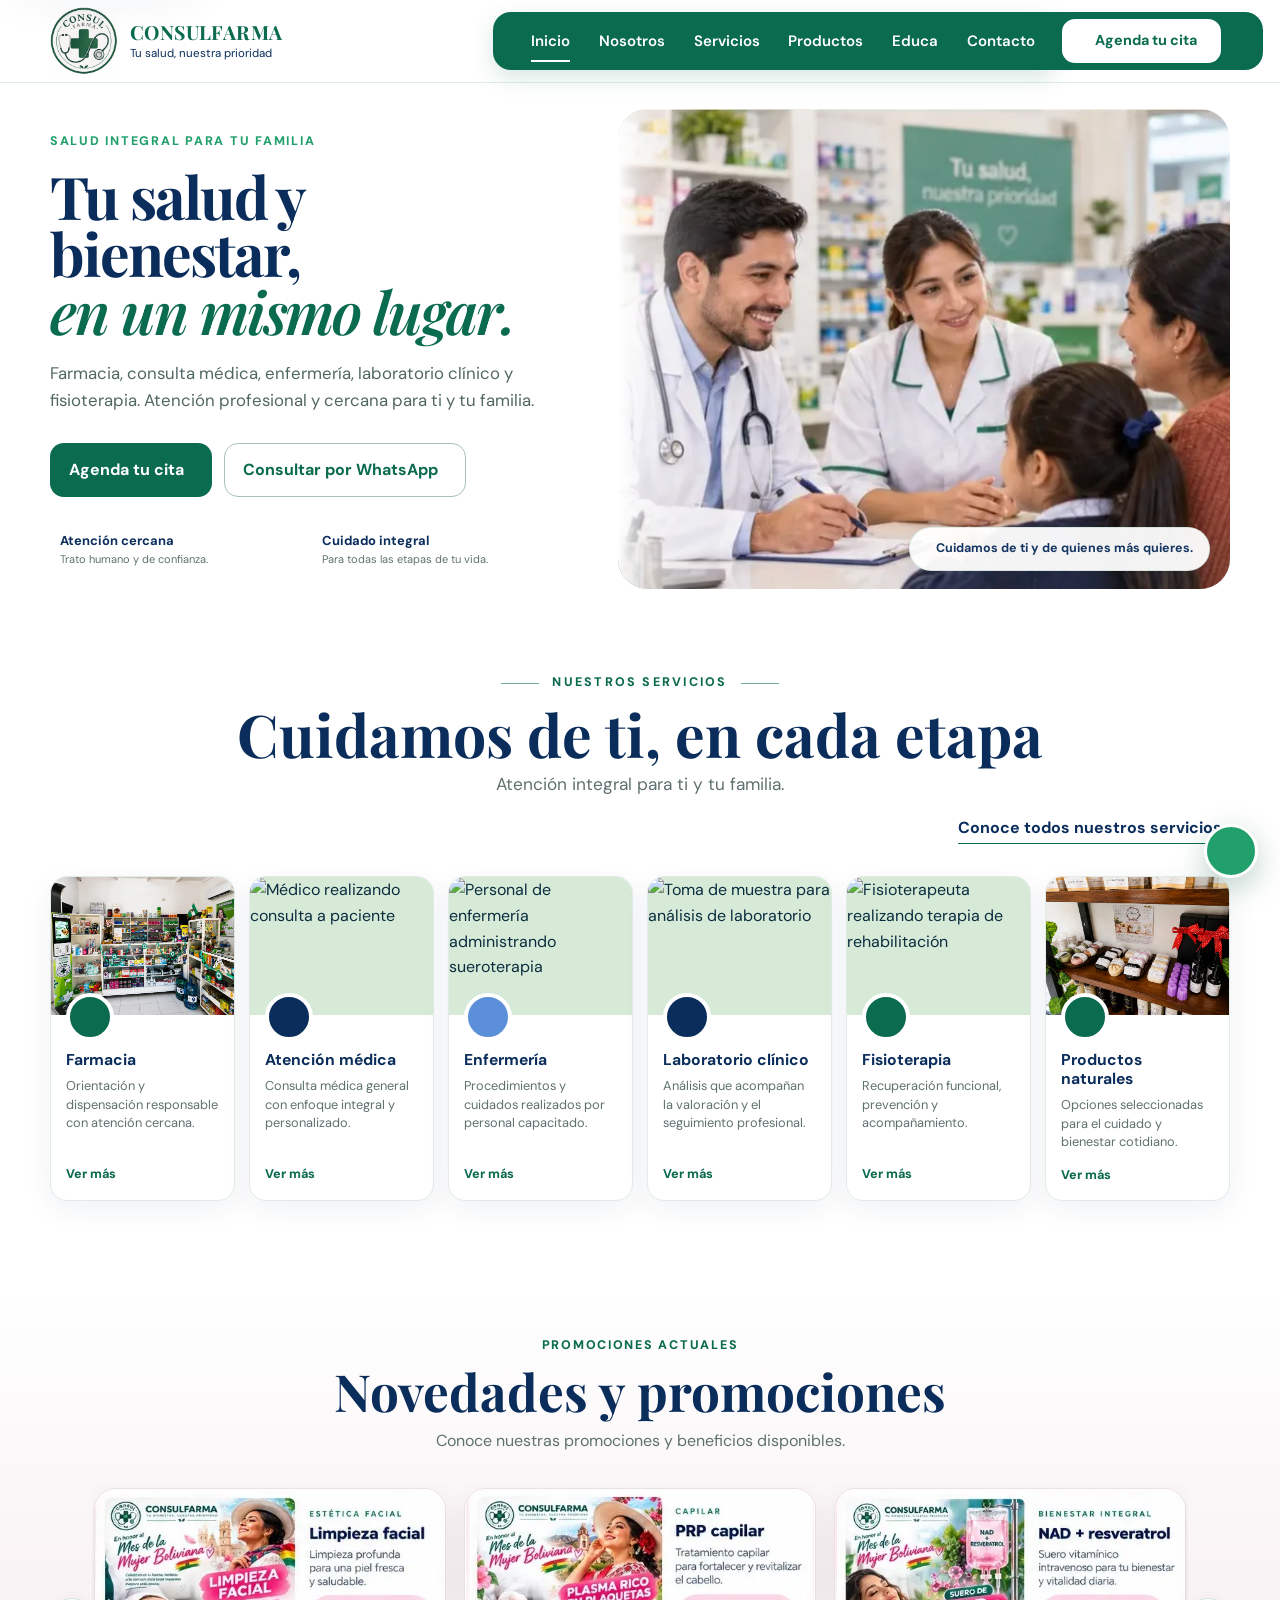
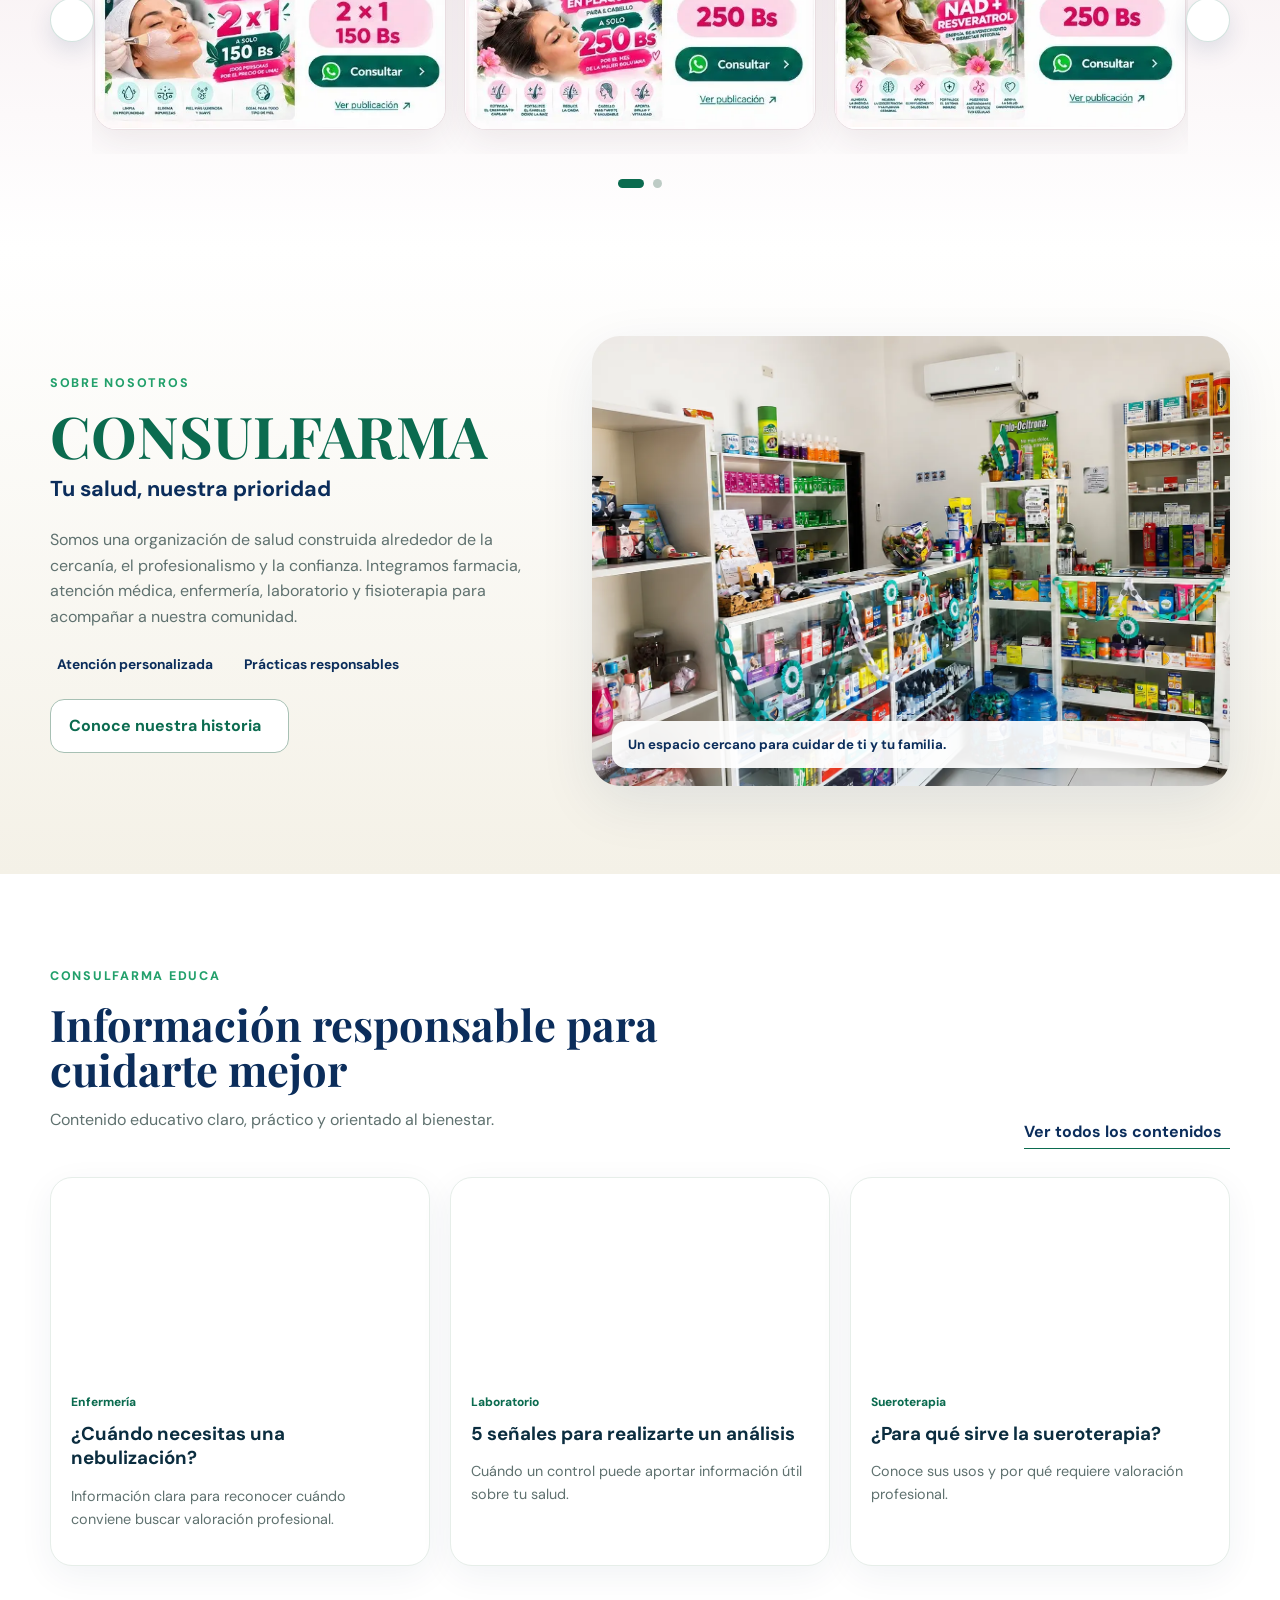
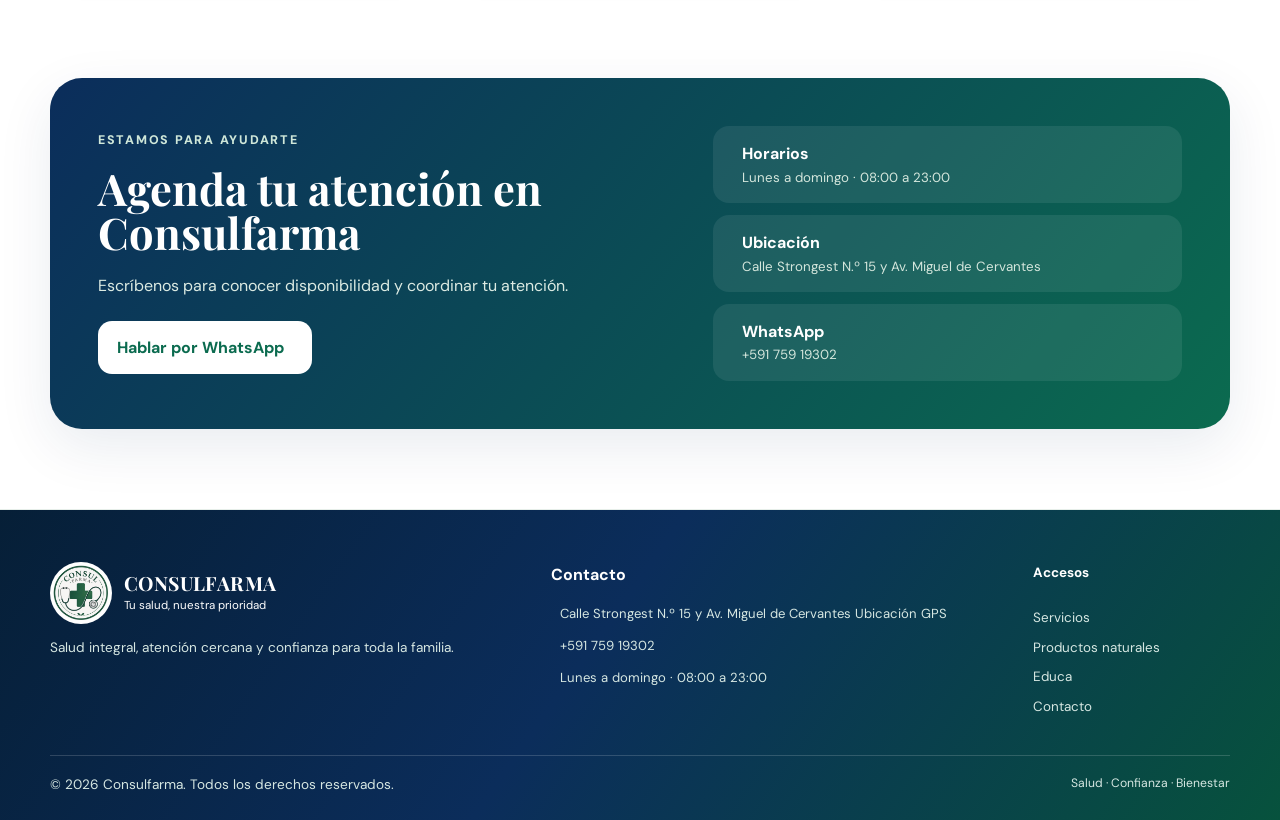
==== commit 30581e8e: "Alinea el subtítulo de servicios" ====
--- a/index.html
+++ b/index.html
@@ -7,7 +7,7 @@
   <link rel="preconnect" href="https://fonts.googleapis.com"><link rel="preconnect" href="https://fonts.gstatic.com" crossorigin>
   <link href="https://fonts.googleapis.com/css2?family=DM+Sans:wght@400;500;600;700&family=Playfair+Display:ital,wght@0,600;1,600&display=swap" rel="stylesheet">
   <link rel="preload" as="image" href="assets/hero-salud-bienestar.webp" fetchpriority="high">
-  <link rel="stylesheet" href="styles.css?v=visual-2026-3"><link rel="stylesheet" href="multipage.css?v=visual-2026-1"><link rel="stylesheet" href="hero-adjustments.css?v=2026-09-29-1">
+  <link rel="stylesheet" href="styles.css?v=visual-2026-4"><link rel="stylesheet" href="multipage.css?v=visual-2026-1"><link rel="stylesheet" href="hero-adjustments.css?v=2026-09-29-1">
   <script src="https://unpkg.com/lucide@latest" defer></script><script src="app.js?v=visual-2026-4" defer></script>
 </head>
 <body data-page="inicio" class="home-redesign">
--- a/styles.css
+++ b/styles.css
@@ -40,7 +40,7 @@
 .hero-service-dock{position:relative;z-index:4;margin-top:-44px;margin-right:4%;margin-left:auto;width:min(790px,calc(100% - 32px));display:grid;grid-template-columns:repeat(6,1fr);background:#fff;border:1px solid rgba(11,107,79,.12);border-radius:24px;box-shadow:0 18px 50px rgba(11,45,91,.14);overflow:hidden}
 .hero-service-dock a{min-height:104px;padding:17px 10px;display:flex;flex-direction:column;align-items:center;justify-content:center;gap:8px;text-align:center;color:var(--navy);font-size:.78rem;font-weight:700;border-right:1px solid #e5ece9;transition:.2s}.hero-service-dock a:last-child{border:0}.hero-service-dock svg{width:25px;height:25px;color:var(--green)}.hero-service-dock a:nth-child(2n) svg{color:var(--navy)}.hero-service-dock a:hover{background:var(--green-3);transform:none}
 .home-services{background:#fff;padding-top:76px}.heading-row{display:flex;justify-content:space-between;align-items:end;gap:32px}.heading-row>div{max-width:760px}.heading-row h2{color:var(--navy);margin-bottom:0}.text-link{display:inline-flex;align-items:center;gap:8px;color:var(--navy);font-weight:700;white-space:nowrap;border-bottom:1px solid var(--green);padding-bottom:3px}.text-link svg{width:18px}.text-link:hover{color:var(--green)}
-.home-services .heading-row{display:block;text-align:center;margin-bottom:32px}.home-services .heading-row>div{max-width:none}.home-services .services-heading-copy .eyebrow{display:flex;align-items:center;justify-content:center;gap:13px;color:var(--green);letter-spacing:.18em}.home-services .services-heading-copy .eyebrow::before,.home-services .services-heading-copy .eyebrow::after{content:'';width:38px;height:1px;background:rgba(11,107,79,.55)}.home-services .services-heading-copy h2{font-family:'Playfair Display',serif;font-size:clamp(2.5rem,4.6vw,4.3rem);line-height:1.04;margin:10px 0 7px;color:var(--navy)}.home-services .services-heading-copy p{margin:0;color:var(--muted);font-size:clamp(.96rem,1.35vw,1.13rem)}.home-services .heading-row>.text-link{display:flex;width:max-content;margin:16px 0 0 auto}
+.home-services .heading-row{display:block;text-align:center;margin-bottom:32px}.home-services .heading-row>div{max-width:none}.home-services .services-heading-copy .eyebrow{display:flex;align-items:center;justify-content:center;gap:13px;color:var(--green);letter-spacing:.18em}.home-services .services-heading-copy .eyebrow::before,.home-services .services-heading-copy .eyebrow::after{content:'';width:38px;height:1px;background:rgba(11,107,79,.55)}.home-services .services-heading-copy h2{font-family:'Playfair Display',serif;font-size:clamp(2.5rem,4.6vw,4.3rem);line-height:1.04;margin:10px 0 7px;color:var(--navy)}.home-services .services-heading-copy p{margin:0 auto;color:var(--muted);font-size:clamp(.96rem,1.35vw,1.13rem)}.home-services .heading-row>.text-link{display:flex;width:max-content;margin:16px 0 0 auto}
 .visual-service-grid{display:grid;grid-template-columns:repeat(6,minmax(0,1fr));gap:14px}.visual-service-card{border:1px solid #e2ebe7;background:#fff;border-radius:17px;overflow:hidden;box-shadow:0 8px 28px rgba(11,45,91,.065);transition:transform .25s,box-shadow .25s}.visual-service-card:hover{transform:translateY(-4px);box-shadow:var(--shadow)}.service-photo-link{display:block;height:138px;overflow:hidden;background:var(--green-3)}.service-photo-link img{width:100%;height:100%;object-fit:cover;transition:transform .45s}.visual-service-card:hover .service-photo-link img{transform:scale(1.035)}.visual-service-body{padding:16px 15px 15px;position:relative;min-height:184px;display:flex;flex-direction:column}.service-icon{width:40px;height:40px;border-radius:50%;display:grid;place-items:center;color:#fff;margin-top:-38px;margin-bottom:10px;border:4px solid #fff;box-sizing:content-box}.service-icon svg{width:19px}.service-icon.green{background:var(--green)}.service-icon.navy{background:var(--navy)}.service-icon.blue{background:var(--blue)}.visual-service-body h3{color:var(--navy);margin:0 0 7px;font-size:.98rem;line-height:1.2}.visual-service-body p{color:var(--muted);font-size:.8rem;line-height:1.45;margin:0 0 13px}.visual-service-body>a{margin-top:auto;display:inline-flex;align-items:center;gap:5px;color:var(--green);font-size:.79rem;font-weight:800}.visual-service-body>a svg{width:14px}
 .news-banner{padding-top:4px;padding-bottom:60px}.news-shell{min-height:250px;border-radius:28px;overflow:hidden;background:linear-gradient(115deg,var(--green) 0%,var(--green-2) 55%,var(--navy) 100%);color:#fff;padding:42px 48px;display:grid;grid-template-columns:1.3fr .7fr;align-items:center;position:relative}.news-shell:before,.news-shell:after{content:'';position:absolute;border:2px solid rgba(255,255,255,.1);border-radius:50%}.news-shell:before{width:230px;height:230px;right:24%;top:-100px}.news-shell:after{width:170px;height:170px;right:7%;bottom:-85px}.news-shell .eyebrow{color:#dff5e7}.news-shell h2{font-family:'Playfair Display',serif;font-size:clamp(2.3rem,4vw,4rem);line-height:1;margin:8px 0 10px}.news-shell p{color:#e7f3ed;margin:0 0 22px}.news-visual{justify-self:end;display:flex;align-items:center;gap:18px;font-family:'Playfair Display',serif;font-size:1.7rem;line-height:1.2;position:relative;z-index:1}.news-visual svg{width:82px;height:82px;color:#fff}
 .promotions-section{background:linear-gradient(180deg,#fff 0%,#f9f3f5 52%,#fff 100%);padding-top:42px}.promotions-shell{position:relative}.promotions-heading{text-align:center;max-width:760px;margin:0 auto 30px}.promotions-heading .eyebrow{color:var(--green)}.promotions-heading h2{font-family:'Playfair Display',serif;color:var(--navy);font-size:clamp(2.4rem,4vw,4rem);line-height:1.04;margin:8px 0 10px}.promotions-heading p{color:var(--muted);margin:0}.promotions-carousel{position:relative;padding:0 42px 34px}.promotions-viewport{overflow:hidden;padding:5px 2px 24px}.promotions-track{display:flex;gap:18px;transition:transform .55s cubic-bezier(.22,.61,.36,1);touch-action:pan-y}.promotion-card{flex:0 0 calc((100% - 36px)/3);min-width:0;background:#fff;border:1px solid #eadfe3;border-radius:22px;overflow:hidden;box-shadow:0 12px 34px rgba(68,37,51,.08);scroll-snap-align:start}.promotion-card-button{display:block;width:100%;padding:0;border:0;background:#fff;cursor:zoom-in}.promotion-card img{display:block;width:100%;height:auto;aspect-ratio:1.46/1;object-fit:contain;background:#fff}.promotions-arrow{position:absolute;top:50%;z-index:3;width:44px;height:44px;margin-top:-38px;border:1px solid rgba(11,107,79,.18);border-radius:50%;display:grid;place-items:center;background:#fff;color:var(--green);box-shadow:0 9px 25px rgba(11,45,91,.12);cursor:pointer;transition:.2s}.promotions-arrow:hover,.promotions-arrow:focus-visible{background:var(--green);color:#fff}.promotions-arrow:disabled{opacity:.38;cursor:default}.promotions-prev{left:0}.promotions-next{right:0}.promotions-arrow svg{width:21px}.promotions-dots{position:absolute;left:0;right:0;bottom:0;display:flex;justify-content:center;gap:9px}.promotions-dot{width:9px;height:9px;padding:0;border:0;border-radius:50%;background:#bdcbc5;cursor:pointer;transition:.2s}.promotions-dot[aria-current="true"]{width:26px;border-radius:99px;background:var(--green)}
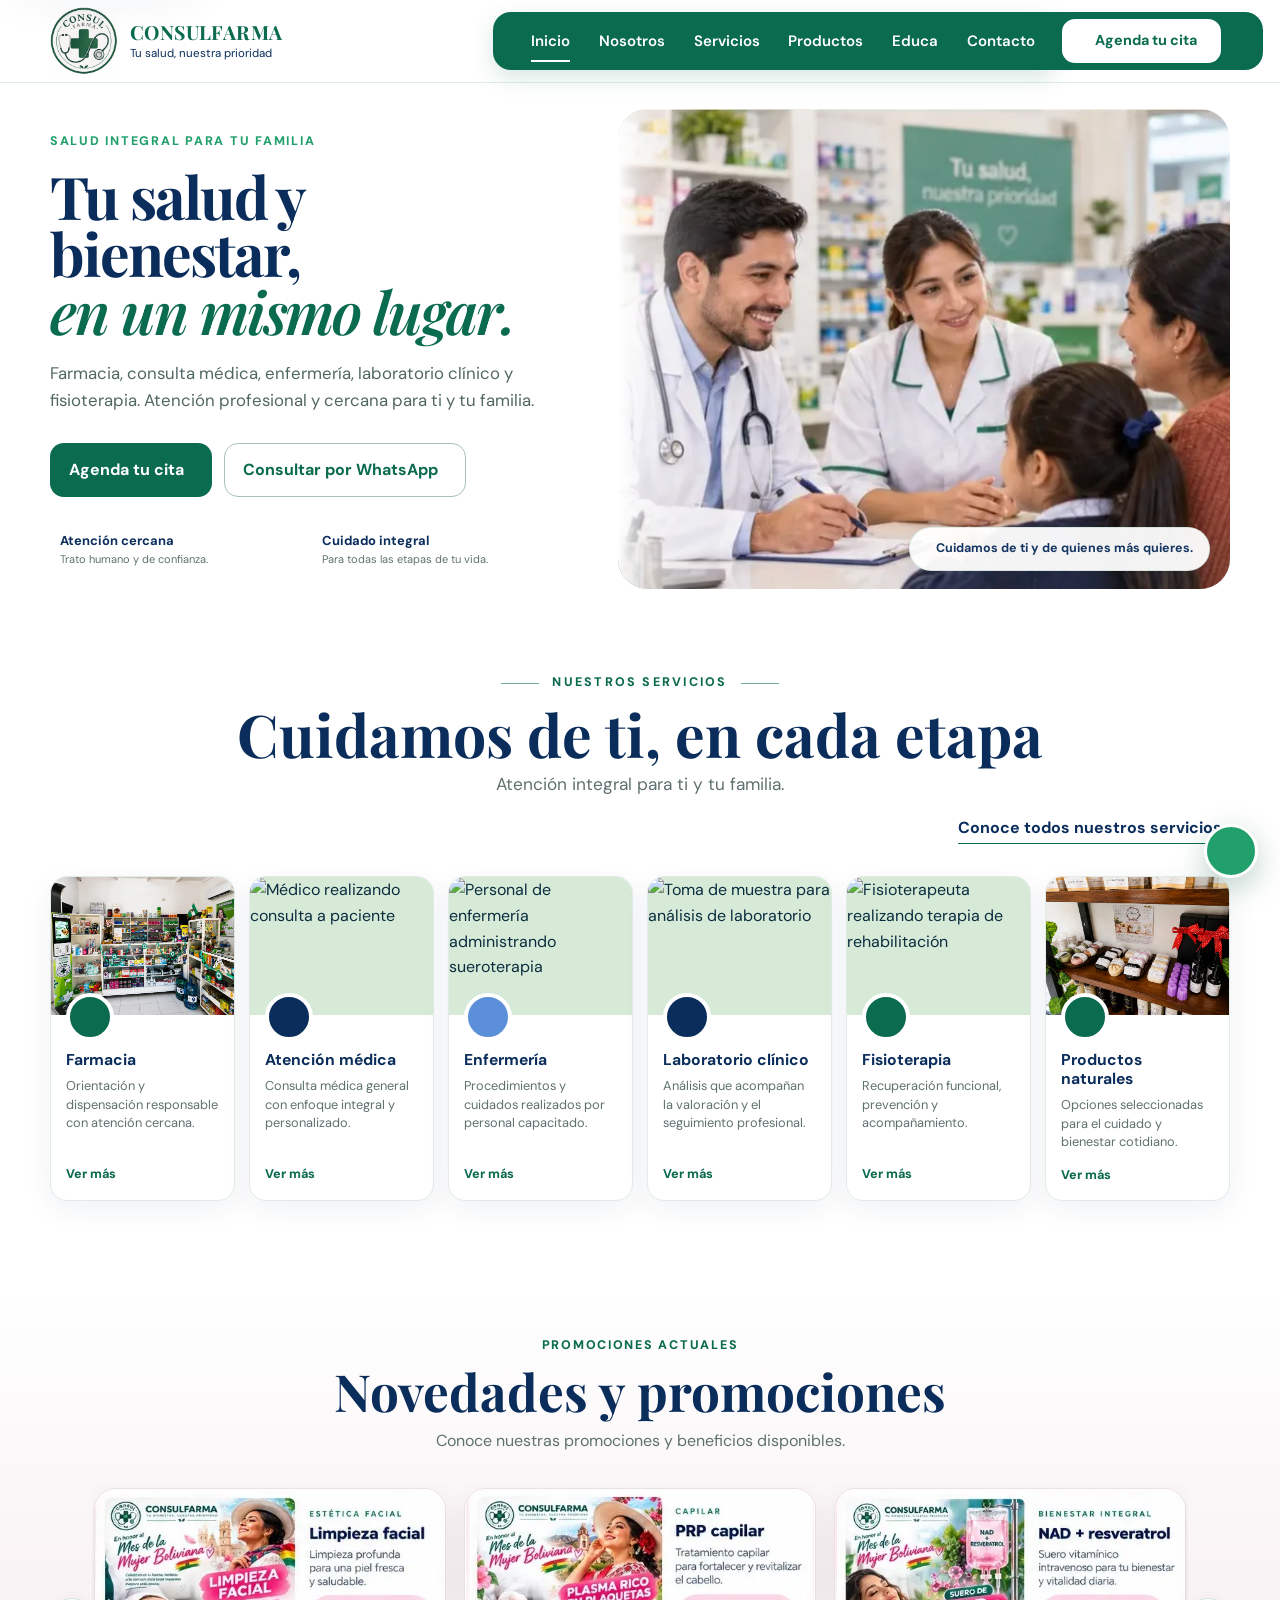
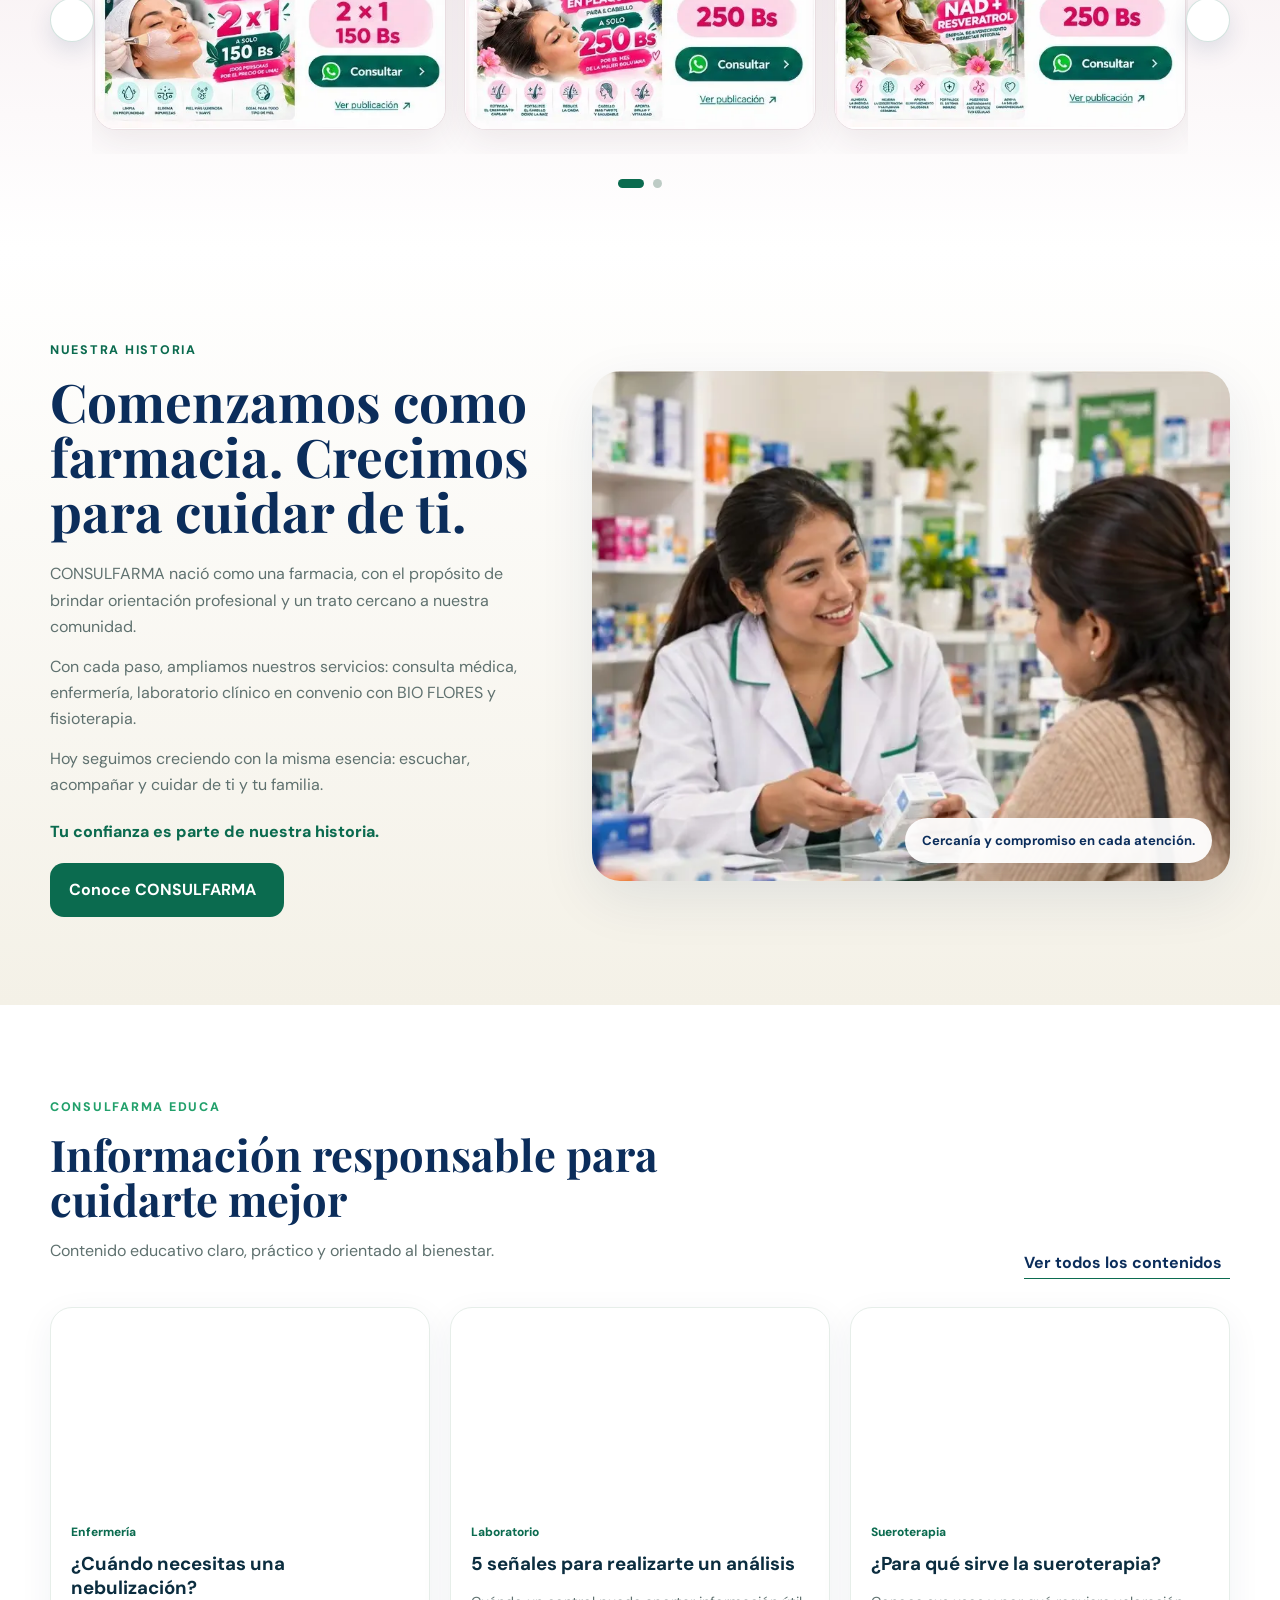
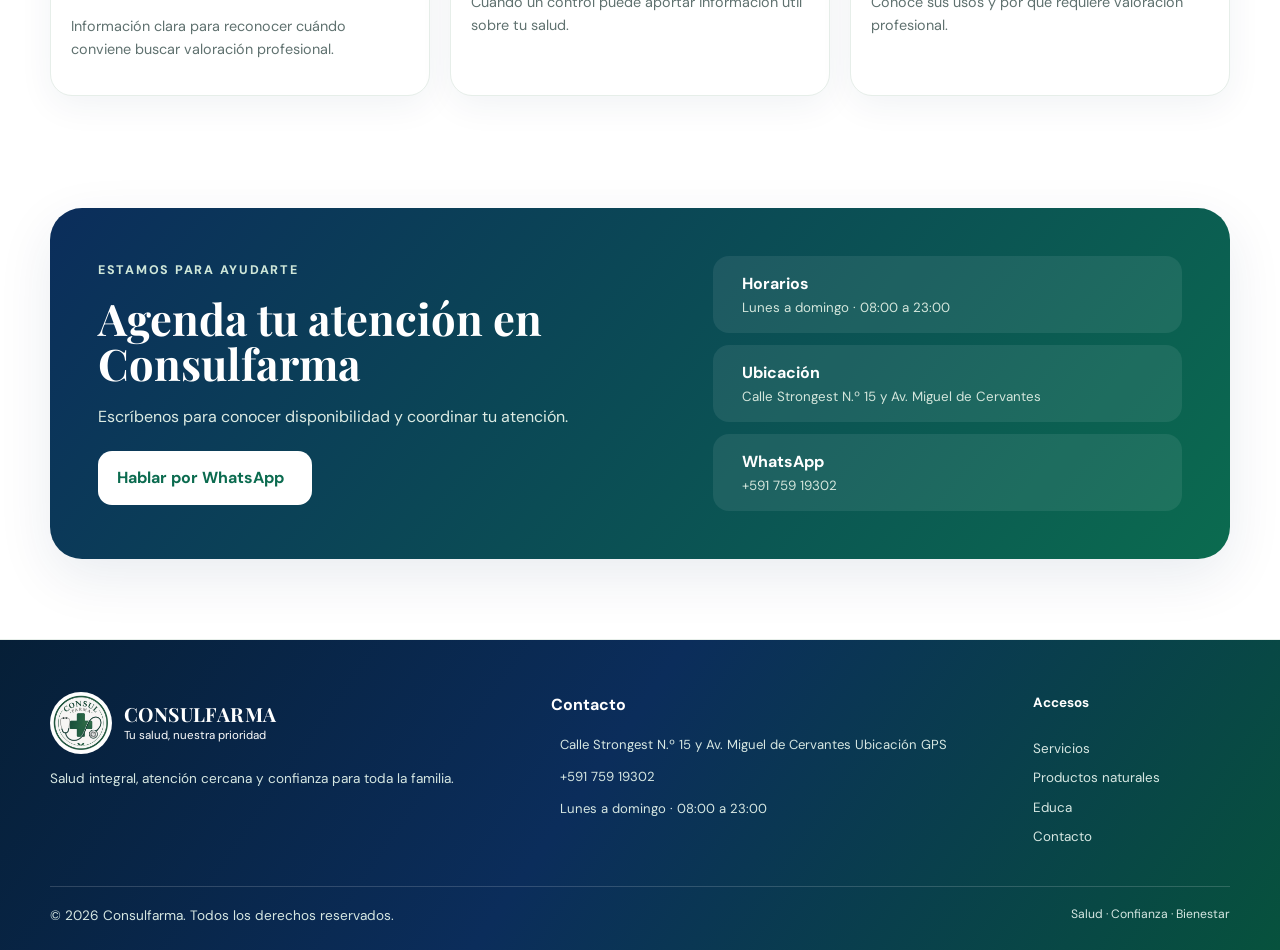
==== commit e1ba15b4: "Actualiza la historia de Consulfarma en Inicio" ====
--- a/index.html
+++ b/index.html
@@ -7,7 +7,7 @@
   <link rel="preconnect" href="https://fonts.googleapis.com"><link rel="preconnect" href="https://fonts.gstatic.com" crossorigin>
   <link href="https://fonts.googleapis.com/css2?family=DM+Sans:wght@400;500;600;700&family=Playfair+Display:ital,wght@0,600;1,600&display=swap" rel="stylesheet">
   <link rel="preload" as="image" href="assets/hero-salud-bienestar.webp" fetchpriority="high">
-  <link rel="stylesheet" href="styles.css?v=visual-2026-4"><link rel="stylesheet" href="multipage.css?v=visual-2026-1"><link rel="stylesheet" href="hero-adjustments.css?v=2026-09-29-1">
+  <link rel="stylesheet" href="styles.css?v=visual-2026-5"><link rel="stylesheet" href="multipage.css?v=visual-2026-1"><link rel="stylesheet" href="hero-adjustments.css?v=2026-09-29-1">
   <script src="https://unpkg.com/lucide@latest" defer></script><script src="app.js?v=visual-2026-4" defer></script>
 </head>
 <body data-page="inicio" class="home-redesign">
@@ -37,7 +37,7 @@
 
 <dialog class="promotion-dialog" data-promotion-dialog aria-labelledby="promotion-dialog-title"><div class="promotion-dialog-shell"><button class="promotion-dialog-close" type="button" data-promotion-close aria-label="Cerrar promoción"><i data-lucide="x"></i></button><button class="promotion-dialog-arrow promotion-dialog-prev" type="button" data-promotion-prev aria-label="Ver promoción anterior"><i data-lucide="chevron-left"></i></button><figure><img data-promotion-image src="" alt="" width="494" height="340"><figcaption id="promotion-dialog-title" data-promotion-title></figcaption></figure><button class="promotion-dialog-arrow promotion-dialog-next" type="button" data-promotion-next aria-label="Ver promoción siguiente"><i data-lucide="chevron-right"></i></button><a class="btn btn-primary promotion-dialog-whatsapp" data-promotion-whatsapp href="https://wa.me/59175919302" target="_blank" rel="noopener"><i data-lucide="message-circle"></i> Consultar por WhatsApp</a></div></dialog>
 
-<section class="home-about section" aria-labelledby="about-title"><div class="container home-about-layout"><div class="home-about-copy"><span class="eyebrow">Sobre nosotros</span><h2 id="about-title">CONSULFARMA</h2><h3>Tu salud, nuestra prioridad</h3><p>Somos una organización de salud construida alrededor de la cercanía, el profesionalismo y la confianza. Integramos farmacia, atención médica, enfermería, laboratorio y fisioterapia para acompañar a nuestra comunidad.</p><div class="about-values"><span><i data-lucide="badge-check"></i>Atención personalizada</span><span><i data-lucide="shield-check"></i>Prácticas responsables</span></div><a class="btn btn-outline" href="nosotros.html">Conoce nuestra historia <i data-lucide="arrow-right"></i></a></div><figure class="home-about-photo"><img src="assets/farmacia-consulfarma-angular-optimized.webp" alt="Instalaciones reales de la farmacia Consulfarma" width="1678" height="937" loading="lazy" decoding="async"><figcaption>Un espacio cercano para cuidar de ti y tu familia.</figcaption></figure></div></section>
+<section class="home-about section" aria-labelledby="about-title"><div class="container home-about-layout"><div class="home-about-copy"><span class="eyebrow">Nuestra historia</span><h2 id="about-title">Comenzamos como farmacia. Crecimos para cuidar de ti.</h2><div class="home-about-story"><p>CONSULFARMA nació como una farmacia, con el propósito de brindar orientación profesional y un trato cercano a nuestra comunidad.</p><p>Con cada paso, ampliamos nuestros servicios: consulta médica, enfermería, laboratorio clínico en convenio con BIO FLORES y fisioterapia.</p><p>Hoy seguimos creciendo con la misma esencia: escuchar, acompañar y cuidar de ti y tu familia.</p></div><p class="home-about-highlight">Tu confianza es parte de nuestra historia.</p><a class="btn btn-primary" href="nosotros.html">Conoce CONSULFARMA <i data-lucide="arrow-right"></i></a></div><figure class="home-about-photo"><img src="assets/historia-atencion-farmacia.webp" alt="Atención cercana a una cliente en la farmacia Consulfarma" width="789" height="575" loading="lazy" decoding="async"><figcaption>Cercanía y compromiso en cada atención.</figcaption></figure></div></section>
 
 <section class="education section" aria-labelledby="education-title"><div class="container"><div class="section-heading heading-row"><div><span class="eyebrow">Consulfarma Educa</span><h2 id="education-title">Información responsable para cuidarte mejor</h2><p>Contenido educativo claro, práctico y orientado al bienestar.</p></div><a class="text-link" href="educa.html">Ver todos los contenidos <i data-lucide="arrow-right"></i></a></div><div class="article-grid"><article class="article-card"><div class="article-image hydration"></div><div class="article-body"><span>Enfermería</span><h3>¿Cuándo necesitas una nebulización?</h3><p>Información clara para reconocer cuándo conviene buscar valoración profesional.</p></div></article><article class="article-card"><div class="article-image prevention"></div><div class="article-body"><span>Laboratorio</span><h3>5 señales para realizarte un análisis</h3><p>Cuándo un control puede aportar información útil sobre tu salud.</p></div></article><article class="article-card"><div class="article-image plants"></div><div class="article-body"><span>Sueroterapia</span><h3>¿Para qué sirve la sueroterapia?</h3><p>Conoce sus usos y por qué requiere valoración profesional.</p></div></article></div></div></section>
 
--- a/styles.css
+++ b/styles.css
@@ -45,7 +45,7 @@
 .news-banner{padding-top:4px;padding-bottom:60px}.news-shell{min-height:250px;border-radius:28px;overflow:hidden;background:linear-gradient(115deg,var(--green) 0%,var(--green-2) 55%,var(--navy) 100%);color:#fff;padding:42px 48px;display:grid;grid-template-columns:1.3fr .7fr;align-items:center;position:relative}.news-shell:before,.news-shell:after{content:'';position:absolute;border:2px solid rgba(255,255,255,.1);border-radius:50%}.news-shell:before{width:230px;height:230px;right:24%;top:-100px}.news-shell:after{width:170px;height:170px;right:7%;bottom:-85px}.news-shell .eyebrow{color:#dff5e7}.news-shell h2{font-family:'Playfair Display',serif;font-size:clamp(2.3rem,4vw,4rem);line-height:1;margin:8px 0 10px}.news-shell p{color:#e7f3ed;margin:0 0 22px}.news-visual{justify-self:end;display:flex;align-items:center;gap:18px;font-family:'Playfair Display',serif;font-size:1.7rem;line-height:1.2;position:relative;z-index:1}.news-visual svg{width:82px;height:82px;color:#fff}
 .promotions-section{background:linear-gradient(180deg,#fff 0%,#f9f3f5 52%,#fff 100%);padding-top:42px}.promotions-shell{position:relative}.promotions-heading{text-align:center;max-width:760px;margin:0 auto 30px}.promotions-heading .eyebrow{color:var(--green)}.promotions-heading h2{font-family:'Playfair Display',serif;color:var(--navy);font-size:clamp(2.4rem,4vw,4rem);line-height:1.04;margin:8px 0 10px}.promotions-heading p{color:var(--muted);margin:0}.promotions-carousel{position:relative;padding:0 42px 34px}.promotions-viewport{overflow:hidden;padding:5px 2px 24px}.promotions-track{display:flex;gap:18px;transition:transform .55s cubic-bezier(.22,.61,.36,1);touch-action:pan-y}.promotion-card{flex:0 0 calc((100% - 36px)/3);min-width:0;background:#fff;border:1px solid #eadfe3;border-radius:22px;overflow:hidden;box-shadow:0 12px 34px rgba(68,37,51,.08);scroll-snap-align:start}.promotion-card-button{display:block;width:100%;padding:0;border:0;background:#fff;cursor:zoom-in}.promotion-card img{display:block;width:100%;height:auto;aspect-ratio:1.46/1;object-fit:contain;background:#fff}.promotions-arrow{position:absolute;top:50%;z-index:3;width:44px;height:44px;margin-top:-38px;border:1px solid rgba(11,107,79,.18);border-radius:50%;display:grid;place-items:center;background:#fff;color:var(--green);box-shadow:0 9px 25px rgba(11,45,91,.12);cursor:pointer;transition:.2s}.promotions-arrow:hover,.promotions-arrow:focus-visible{background:var(--green);color:#fff}.promotions-arrow:disabled{opacity:.38;cursor:default}.promotions-prev{left:0}.promotions-next{right:0}.promotions-arrow svg{width:21px}.promotions-dots{position:absolute;left:0;right:0;bottom:0;display:flex;justify-content:center;gap:9px}.promotions-dot{width:9px;height:9px;padding:0;border:0;border-radius:50%;background:#bdcbc5;cursor:pointer;transition:.2s}.promotions-dot[aria-current="true"]{width:26px;border-radius:99px;background:var(--green)}
 .promotion-dialog{width:min(1100px,calc(100% - 30px));max-height:94vh;padding:0;border:0;border-radius:26px;overflow:hidden;background:transparent;box-shadow:0 28px 90px rgba(5,40,27,.36)}.promotion-dialog::backdrop{background:rgba(5,25,19,.8);backdrop-filter:blur(3px)}.promotion-dialog-shell{position:relative;display:grid;place-items:center;gap:18px;max-height:94vh;overflow:auto;padding:34px 72px 28px;background:#fff}.promotion-dialog figure{margin:0;display:grid;justify-items:center}.promotion-dialog img{display:block;width:min(900px,100%);max-height:72vh;object-fit:contain}.promotion-dialog figcaption{font-weight:800;color:var(--navy);margin-top:12px}.promotion-dialog-close{position:absolute;right:16px;top:16px;z-index:3;width:44px;height:44px;border:1px solid #dce9e1;border-radius:50%;display:grid;place-items:center;background:#fff;color:var(--navy);cursor:pointer;box-shadow:0 7px 22px rgba(11,45,91,.12)}.promotion-dialog-arrow{position:absolute;top:50%;z-index:2;width:46px;height:46px;border:0;border-radius:50%;display:grid;place-items:center;background:var(--green);color:#fff;cursor:pointer;box-shadow:0 8px 25px rgba(11,45,91,.18)}.promotion-dialog-prev{left:14px}.promotion-dialog-next{right:14px}.promotion-dialog-whatsapp{justify-content:center}.promotion-dialog-whatsapp svg{width:19px}
-.home-about{background:linear-gradient(180deg,#fff,var(--cream))}.home-about-layout{display:grid;grid-template-columns:.86fr 1.14fr;gap:60px;align-items:center}.home-about-copy h2{font-family:'Playfair Display',serif;color:var(--green);font-size:clamp(2.5rem,4.5vw,4.5rem);line-height:1;margin:12px 0 8px}.home-about-copy h3{color:var(--navy);font-size:1.35rem;margin:0 0 20px}.home-about-copy p{color:var(--muted);max-width:560px}.about-values{display:flex;flex-wrap:wrap;gap:12px 24px;margin:24px 0}.about-values span{display:flex;align-items:center;gap:7px;font-size:.86rem;font-weight:700;color:var(--navy)}.about-values svg{width:19px;color:var(--green)}.home-about-photo{margin:0;position:relative;border-radius:28px;overflow:hidden;box-shadow:var(--shadow)}.home-about-photo img{width:100%;height:450px;object-fit:cover}.home-about-photo figcaption{position:absolute;left:20px;right:20px;bottom:18px;background:rgba(255,255,255,.93);border-radius:14px;padding:13px 16px;color:var(--navy);font-size:.83rem;font-weight:700}
+.home-about{background:linear-gradient(180deg,#fff,var(--cream))}.home-about-layout{display:grid;grid-template-columns:.86fr 1.14fr;gap:60px;align-items:center}.home-about-copy .eyebrow{color:var(--green)}.home-about-copy h2{font-family:'Playfair Display',serif;color:var(--navy);font-size:clamp(2.65rem,4.15vw,4.15rem);line-height:1.04;margin:12px 0 22px}.home-about-story{display:grid;gap:13px}.home-about-copy p{color:var(--muted);max-width:590px;margin:0;line-height:1.65}.home-about-copy .home-about-highlight{color:var(--green);font-weight:800;margin:20px 0 18px}.home-about-photo{margin:0;position:relative;border-radius:28px;overflow:hidden;box-shadow:var(--shadow)}.home-about-photo img{display:block;width:100%;height:510px;object-fit:cover;object-position:center}.home-about-photo figcaption{position:absolute;left:auto;right:18px;bottom:18px;width:max-content;max-width:calc(100% - 36px);background:rgba(255,255,255,.94);border-radius:999px;padding:12px 17px;color:var(--navy);font-size:.82rem;font-weight:700;box-shadow:0 8px 24px rgba(11,45,91,.1)}
 .home-redesign .education{background:#fff}.home-redesign .education .article-card{box-shadow:0 10px 35px rgba(11,45,91,.06)}
 .home-contact{padding-top:24px;padding-bottom:80px}.home-contact .contact-shell{background:linear-gradient(130deg,var(--navy),var(--green));box-shadow:var(--shadow)}
 .compact-footer.rich-footer{background:linear-gradient(125deg,#061f37,var(--navy) 46%,#07523d);color:#fff;padding:0}.rich-footer-grid{display:grid;grid-template-columns:1.25fr 1.2fr .55fr;gap:54px;padding:52px 0 38px}.rich-footer .brand-copy strong,.rich-footer .brand-copy small{color:#fff}.rich-footer .brand-logo{width:62px;height:62px;background:#fff;border-radius:50%;padding:3px}.rich-footer p{color:#d6e7e2;font-size:.85rem}.rich-footer-grid>div>strong,.rich-footer-grid nav>strong{display:block;margin-bottom:16px}.rich-footer ul{list-style:none;padding:0;margin:0;display:grid;gap:11px;color:#d6e7e2;font-size:.82rem}.rich-footer li{display:flex;gap:9px;align-items:flex-start}.rich-footer li svg{width:17px;flex:0 0 auto}.rich-footer nav{display:flex;flex-direction:column;align-items:flex-start;gap:8px;font-size:.84rem}.rich-footer nav a{color:#d6e7e2}.rich-footer nav a:hover{color:#fff;text-decoration:underline}.footer-bottom{border-top:1px solid rgba(255,255,255,.16);display:flex;justify-content:space-between;gap:20px;padding:18px 0 24px;color:#d6e7e2;font-size:.76rem}.footer-bottom p{margin:0}.home-redesign .floating-whatsapp{background:#22A06B;border:3px solid #fff}.compact-footer:not(.rich-footer){background:var(--navy);color:#fff}.compact-footer:not(.rich-footer) .brand-copy strong,.compact-footer:not(.rich-footer) .brand-copy small,.compact-footer:not(.rich-footer) .footer-links a{color:#fff}.compact-footer:not(.rich-footer) .footer-grid p{color:#d6e7e2}.compact-footer:not(.rich-footer) .brand-logo{background:#fff;border-radius:50%;padding:2px}
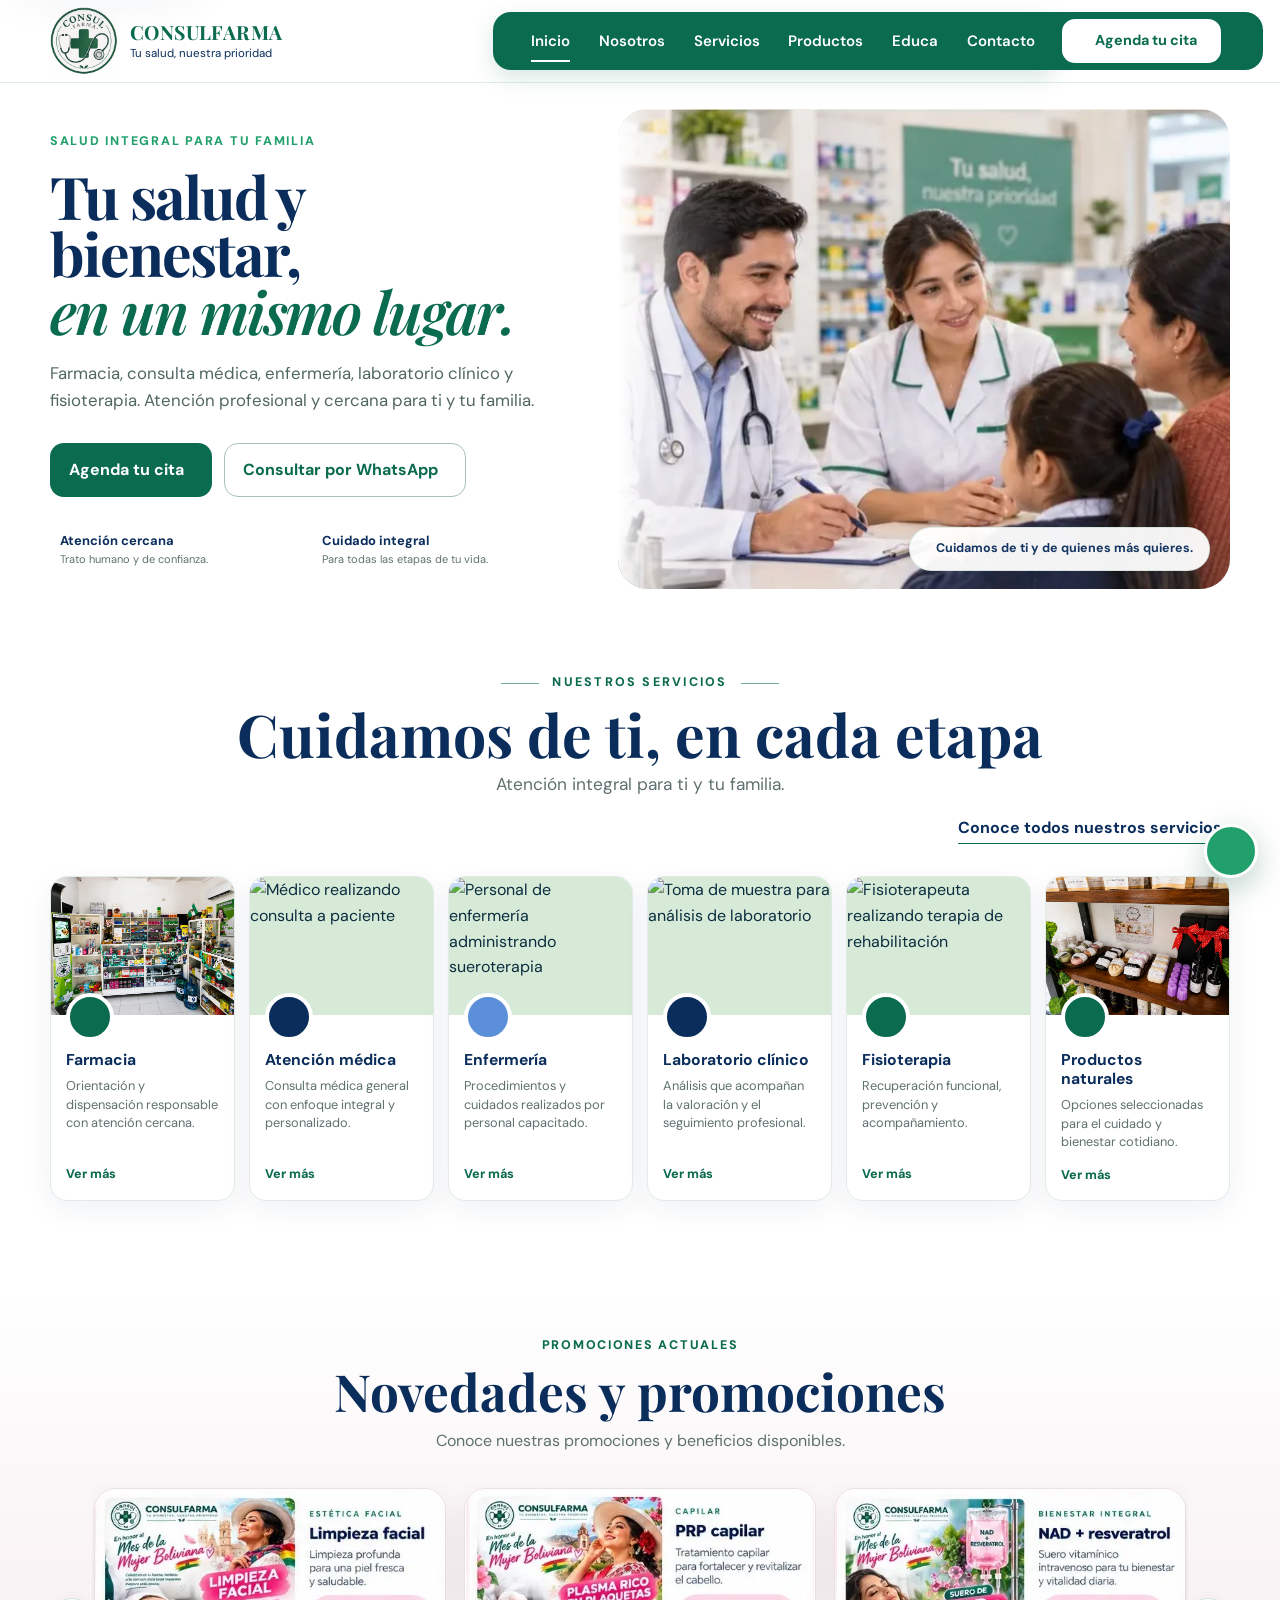
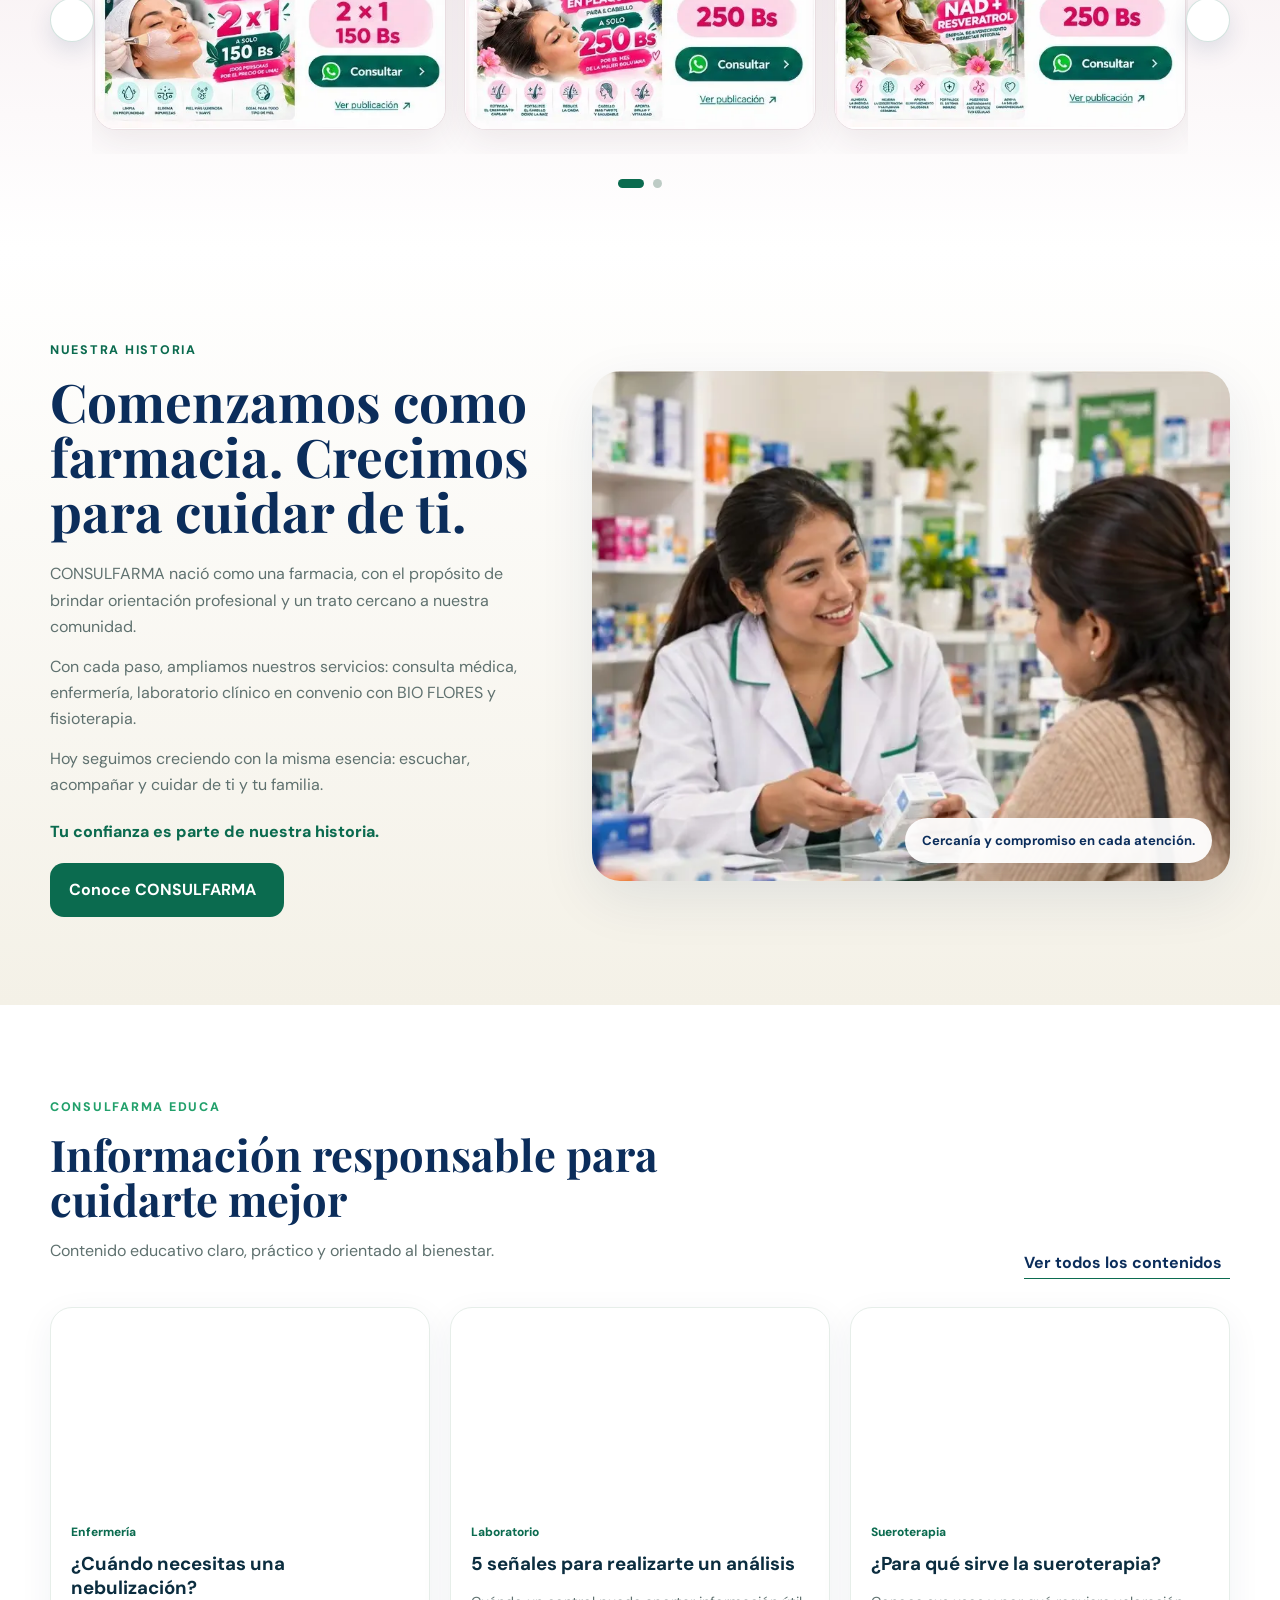
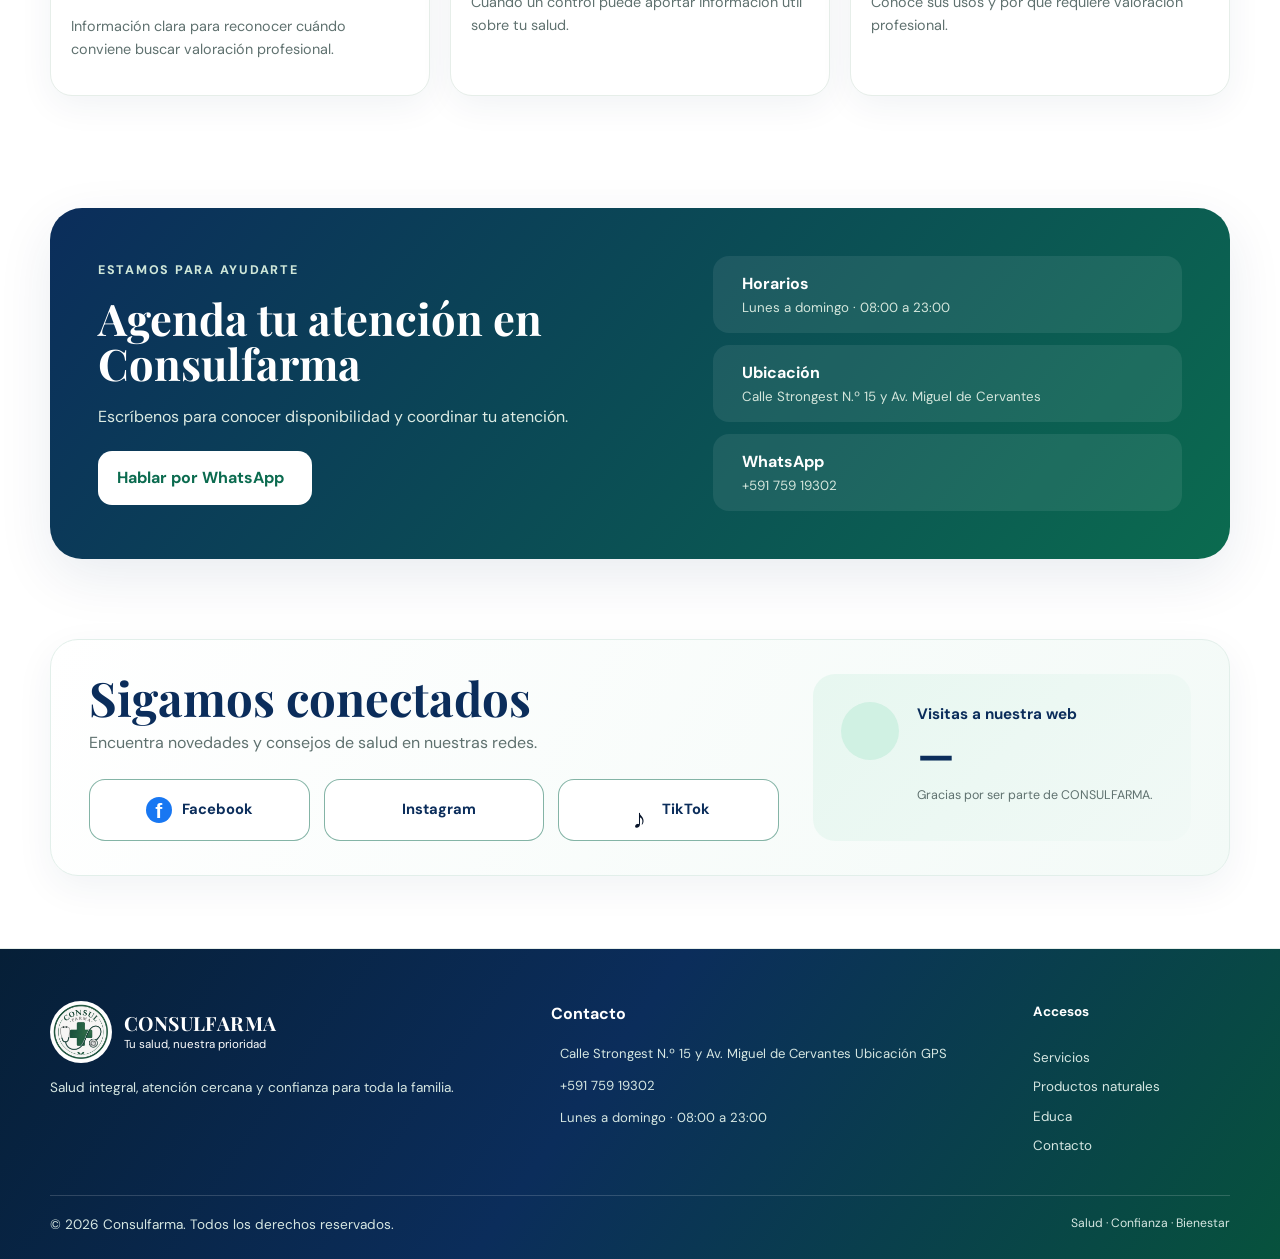
==== commit dfc0d6b3: "Agrega redes sociales y prepara contador global" ====
--- a/index.html
+++ b/index.html
@@ -7,8 +7,8 @@
   <link rel="preconnect" href="https://fonts.googleapis.com"><link rel="preconnect" href="https://fonts.gstatic.com" crossorigin>
   <link href="https://fonts.googleapis.com/css2?family=DM+Sans:wght@400;500;600;700&family=Playfair+Display:ital,wght@0,600;1,600&display=swap" rel="stylesheet">
   <link rel="preload" as="image" href="assets/hero-salud-bienestar.webp" fetchpriority="high">
-  <link rel="stylesheet" href="styles.css?v=visual-2026-5"><link rel="stylesheet" href="multipage.css?v=visual-2026-1"><link rel="stylesheet" href="hero-adjustments.css?v=2026-09-29-1">
-  <script src="https://unpkg.com/lucide@latest" defer></script><script src="app.js?v=visual-2026-4" defer></script>
+  <link rel="stylesheet" href="styles.css?v=visual-2026-6"><link rel="stylesheet" href="multipage.css?v=visual-2026-1"><link rel="stylesheet" href="hero-adjustments.css?v=2026-09-29-1">
+  <script src="https://unpkg.com/lucide@latest" defer></script><script src="app.js?v=visual-2026-5" defer></script>
 </head>
 <body data-page="inicio" class="home-redesign">
 <a class="skip-link" href="#contenido">Saltar al contenido</a>
@@ -42,6 +42,8 @@
 <section class="education section" aria-labelledby="education-title"><div class="container"><div class="section-heading heading-row"><div><span class="eyebrow">Consulfarma Educa</span><h2 id="education-title">Información responsable para cuidarte mejor</h2><p>Contenido educativo claro, práctico y orientado al bienestar.</p></div><a class="text-link" href="educa.html">Ver todos los contenidos <i data-lucide="arrow-right"></i></a></div><div class="article-grid"><article class="article-card"><div class="article-image hydration"></div><div class="article-body"><span>Enfermería</span><h3>¿Cuándo necesitas una nebulización?</h3><p>Información clara para reconocer cuándo conviene buscar valoración profesional.</p></div></article><article class="article-card"><div class="article-image prevention"></div><div class="article-body"><span>Laboratorio</span><h3>5 señales para realizarte un análisis</h3><p>Cuándo un control puede aportar información útil sobre tu salud.</p></div></article><article class="article-card"><div class="article-image plants"></div><div class="article-body"><span>Sueroterapia</span><h3>¿Para qué sirve la sueroterapia?</h3><p>Conoce sus usos y por qué requiere valoración profesional.</p></div></article></div></div></section>
 
 <section class="contact home-contact section" aria-labelledby="contact-title"><div class="container contact-shell"><div><span class="eyebrow">Estamos para ayudarte</span><h2 id="contact-title">Agenda tu atención en Consulfarma</h2><p>Escríbenos para conocer disponibilidad y coordinar tu atención.</p><div class="contact-actions"><a class="btn btn-white" data-whatsapp href="https://wa.me/59175919302" target="_blank" rel="noopener">Hablar por WhatsApp <i data-lucide="message-circle"></i></a></div></div><div class="contact-info"><div><i data-lucide="clock-3"></i><span><strong>Horarios</strong><small>Lunes a domingo · 08:00 a 23:00</small></span></div><div><i data-lucide="map-pin"></i><span><strong>Ubicación</strong><small>Calle Strongest N.º 15 y Av. Miguel de Cervantes <a class="gps-link" href="https://maps.app.goo.gl/zETBAKUP31L7PaR56" target="_blank" rel="noopener" aria-label="Abrir ubicación GPS de Consulfarma en Google Maps"><i data-lucide="navigation"></i> Ubicación GPS</a></small></span></div><div><i data-lucide="message-circle"></i><span><strong>WhatsApp</strong><small>+591 759 19302</small></span></div></div></div></section>
+
+<section class="social-connect" aria-labelledby="social-connect-title"><div class="container social-connect-shell"><div class="social-connect-copy"><h2 id="social-connect-title">Sigamos conectados</h2><p>Encuentra novedades y consejos de salud en nuestras redes.</p><div class="social-links" aria-label="Redes sociales oficiales de Consulfarma"><a class="social-link social-link-facebook" href="https://www.facebook.com/share/1VTWkt18D4/" target="_blank" rel="noopener noreferrer" aria-label="Visitar Facebook de Consulfarma"><span class="social-icon" aria-hidden="true">f</span><strong>Facebook</strong></a><a class="social-link social-link-instagram" href="https://www.instagram.com/consulfarma1?stkn=NmQweXJvcGczMHZq" target="_blank" rel="noopener noreferrer" aria-label="Visitar Instagram de Consulfarma"><i data-lucide="instagram"></i><strong>Instagram</strong></a><a class="social-link social-link-tiktok" href="https://www.tiktok.com/@.consulfarma.sc.bo.1?_r=1&amp;_t=ZS-9A9OWmf0XSv" target="_blank" rel="noopener noreferrer" aria-label="Visitar TikTok de Consulfarma"><span class="social-icon" aria-hidden="true">♪</span><strong>TikTok</strong></a></div></div><aside class="visit-card" aria-labelledby="visit-card-title"><div class="visit-icon" aria-hidden="true"><i data-lucide="eye"></i></div><div><strong id="visit-card-title">Visitas a nuestra web</strong><span class="visit-count" data-visit-count aria-live="polite">—</span><p>Gracias por ser parte de CONSULFARMA.</p></div></aside></div></section>
 </main>
 <footer class="compact-footer rich-footer"><div class="container rich-footer-grid"><div class="rich-footer-brand"><a class="brand footer-brand" href="index.html"><img src="assets/logo-consulfarma-oficial.webp" alt="Logo oficial de Consulfarma" class="brand-logo" width="864" height="864"><span class="brand-copy"><strong>CONSULFARMA</strong><small>Tu salud, nuestra prioridad</small></span></a><p>Salud integral, atención cercana y confianza para toda la familia.</p></div><div><strong>Contacto</strong><ul><li><i data-lucide="map-pin"></i><span>Calle Strongest N.º 15 y Av. Miguel de Cervantes <a class="gps-link" href="https://maps.app.goo.gl/zETBAKUP31L7PaR56" target="_blank" rel="noopener" aria-label="Abrir ubicación GPS de Consulfarma en Google Maps"><i data-lucide="navigation"></i> Ubicación GPS</a></span></li><li><i data-lucide="phone"></i>+591 759 19302</li><li><i data-lucide="clock-3"></i>Lunes a domingo · 08:00 a 23:00</li></ul></div><nav aria-label="Enlaces del pie"><strong>Accesos</strong><a href="servicios.html">Servicios</a><a href="naturales.html">Productos naturales</a><a href="educa.html">Educa</a><a href="contacto.html">Contacto</a></nav></div><div class="container footer-bottom"><p>© <span id="year"></span> Consulfarma. Todos los derechos reservados.</p><span>Salud · Confianza · Bienestar</span></div></footer>
 <a class="floating-whatsapp" data-whatsapp href="https://wa.me/59175919302" target="_blank" rel="noopener" aria-label="Escribir a Consulfarma por WhatsApp"><i data-lucide="message-circle"></i></a>
--- a/styles.css
+++ b/styles.css
@@ -48,11 +48,12 @@
 .home-about{background:linear-gradient(180deg,#fff,var(--cream))}.home-about-layout{display:grid;grid-template-columns:.86fr 1.14fr;gap:60px;align-items:center}.home-about-copy .eyebrow{color:var(--green)}.home-about-copy h2{font-family:'Playfair Display',serif;color:var(--navy);font-size:clamp(2.65rem,4.15vw,4.15rem);line-height:1.04;margin:12px 0 22px}.home-about-story{display:grid;gap:13px}.home-about-copy p{color:var(--muted);max-width:590px;margin:0;line-height:1.65}.home-about-copy .home-about-highlight{color:var(--green);font-weight:800;margin:20px 0 18px}.home-about-photo{margin:0;position:relative;border-radius:28px;overflow:hidden;box-shadow:var(--shadow)}.home-about-photo img{display:block;width:100%;height:510px;object-fit:cover;object-position:center}.home-about-photo figcaption{position:absolute;left:auto;right:18px;bottom:18px;width:max-content;max-width:calc(100% - 36px);background:rgba(255,255,255,.94);border-radius:999px;padding:12px 17px;color:var(--navy);font-size:.82rem;font-weight:700;box-shadow:0 8px 24px rgba(11,45,91,.1)}
 .home-redesign .education{background:#fff}.home-redesign .education .article-card{box-shadow:0 10px 35px rgba(11,45,91,.06)}
 .home-contact{padding-top:24px;padding-bottom:80px}.home-contact .contact-shell{background:linear-gradient(130deg,var(--navy),var(--green));box-shadow:var(--shadow)}
+.social-connect{padding:0 0 72px;background:#fff}.social-connect-shell{display:grid;grid-template-columns:1.55fr .85fr;gap:34px;align-items:stretch;padding:34px 38px;border:1px solid #e2efea;border-radius:28px;background:linear-gradient(120deg,#fff 0%,#f3faf7 100%);box-shadow:0 12px 38px rgba(11,45,91,.06)}.social-connect-copy h2{font-family:'Playfair Display',serif;color:var(--navy);font-size:clamp(2.25rem,3.7vw,3.65rem);line-height:1;margin:0 0 8px}.social-connect-copy>p{margin:0;color:var(--muted)}.social-links{display:grid;grid-template-columns:repeat(3,minmax(0,1fr));gap:14px;margin-top:24px}.social-link{min-height:62px;display:flex;align-items:center;justify-content:center;gap:10px;border:1px solid rgba(11,107,79,.5);border-radius:16px;background:#fff;color:var(--navy);font-size:.92rem;transition:.2s}.social-link:hover,.social-link:focus-visible{border-color:var(--green);color:var(--green);transform:translateY(-1px);box-shadow:0 8px 22px rgba(11,107,79,.1)}.social-link svg,.social-icon{width:26px;height:26px;display:grid;place-items:center;flex:0 0 auto}.social-link-facebook .social-icon{border-radius:50%;background:#1877f2;color:#fff;font:700 21px/1 Arial}.social-link-instagram svg{color:#d62976}.social-link-tiktok .social-icon{color:#07142a;font-size:27px;font-weight:800}.visit-card{display:grid;grid-template-columns:auto 1fr;gap:18px;align-items:start;padding:28px;border-radius:22px;background:linear-gradient(135deg,#e7f7f0,#f1f9f6);color:var(--navy)}.visit-icon{width:58px;height:58px;border-radius:50%;display:grid;place-items:center;background:#d0f1e3;color:var(--green)}.visit-icon svg{width:29px;height:29px}.visit-card strong{display:block;font-size:.95rem}.visit-count{display:block;margin:9px 0 4px;color:var(--navy);font-family:'DM Sans',sans-serif;font-size:clamp(2rem,3.2vw,3rem);font-weight:800;line-height:1}.visit-card p{margin:10px 0 0;color:var(--muted);font-size:.78rem}
 .compact-footer.rich-footer{background:linear-gradient(125deg,#061f37,var(--navy) 46%,#07523d);color:#fff;padding:0}.rich-footer-grid{display:grid;grid-template-columns:1.25fr 1.2fr .55fr;gap:54px;padding:52px 0 38px}.rich-footer .brand-copy strong,.rich-footer .brand-copy small{color:#fff}.rich-footer .brand-logo{width:62px;height:62px;background:#fff;border-radius:50%;padding:3px}.rich-footer p{color:#d6e7e2;font-size:.85rem}.rich-footer-grid>div>strong,.rich-footer-grid nav>strong{display:block;margin-bottom:16px}.rich-footer ul{list-style:none;padding:0;margin:0;display:grid;gap:11px;color:#d6e7e2;font-size:.82rem}.rich-footer li{display:flex;gap:9px;align-items:flex-start}.rich-footer li svg{width:17px;flex:0 0 auto}.rich-footer nav{display:flex;flex-direction:column;align-items:flex-start;gap:8px;font-size:.84rem}.rich-footer nav a{color:#d6e7e2}.rich-footer nav a:hover{color:#fff;text-decoration:underline}.footer-bottom{border-top:1px solid rgba(255,255,255,.16);display:flex;justify-content:space-between;gap:20px;padding:18px 0 24px;color:#d6e7e2;font-size:.76rem}.footer-bottom p{margin:0}.home-redesign .floating-whatsapp{background:#22A06B;border:3px solid #fff}.compact-footer:not(.rich-footer){background:var(--navy);color:#fff}.compact-footer:not(.rich-footer) .brand-copy strong,.compact-footer:not(.rich-footer) .brand-copy small,.compact-footer:not(.rich-footer) .footer-links a{color:#fff}.compact-footer:not(.rich-footer) .footer-grid p{color:#d6e7e2}.compact-footer:not(.rich-footer) .brand-logo{background:#fff;border-radius:50%;padding:2px}
 @media(max-width:1100px){.hero-reference .hero-grid{grid-template-columns:1fr}.hero-reference .hero-copy{padding:54px 0 40px}.hero-reference .hero-visual{height:440px;min-height:0;margin:0;border-radius:74px 74px 30px 30px}.hero-service-dock{margin:-45px auto 0;width:calc(100% - 48px)}.visual-service-grid{grid-template-columns:repeat(3,minmax(0,1fr))}.home-about-layout{gap:36px}.rich-footer-grid{grid-template-columns:1fr 1fr}.rich-footer-grid nav{grid-column:1/-1;flex-direction:row;flex-wrap:wrap}.rich-footer-grid nav>strong{width:100%}}
-@media(max-width:800px){.home-redesign .nav-wrap{height:74px}.home-redesign .main-nav{top:74px}.heading-row{align-items:flex-start;flex-direction:column;gap:15px}.hero-medical-pattern{display:none}.hero-reference h1{font-size:clamp(3rem,11vw,4.8rem)}.hero-service-dock{display:flex;overflow-x:auto;scroll-snap-type:x mandatory;justify-content:flex-start}.hero-service-dock a{flex:0 0 132px;scroll-snap-align:start}.hero-service-dock a:not(:last-child){border-right:1px solid #e5ece9}.visual-service-grid{grid-template-columns:repeat(2,minmax(0,1fr))}.news-shell{grid-template-columns:1fr}.news-visual{display:none}.home-about-layout{grid-template-columns:1fr}.home-about-copy{order:1}.home-about-photo{order:2}.home-about-photo img{height:390px}}
+@media(max-width:800px){.home-redesign .nav-wrap{height:74px}.home-redesign .main-nav{top:74px}.heading-row{align-items:flex-start;flex-direction:column;gap:15px}.hero-medical-pattern{display:none}.hero-reference h1{font-size:clamp(3rem,11vw,4.8rem)}.hero-service-dock{display:flex;overflow-x:auto;scroll-snap-type:x mandatory;justify-content:flex-start}.hero-service-dock a{flex:0 0 132px;scroll-snap-align:start}.hero-service-dock a:not(:last-child){border-right:1px solid #e5ece9}.visual-service-grid{grid-template-columns:repeat(2,minmax(0,1fr))}.news-shell{grid-template-columns:1fr}.news-visual{display:none}.home-about-layout{grid-template-columns:1fr}.home-about-copy{order:1}.home-about-photo{order:2}.home-about-photo img{height:390px}.social-connect-shell{grid-template-columns:1fr}.visit-card{min-height:170px}}
 @media(max-width:999px){.promotion-card{flex-basis:calc((100% - 18px)/2)}}
-@media(max-width:620px){.container{width:min(100% - 24px,1180px)}.hero-reference{padding-bottom:42px}.hero-reference .hero-copy{padding:38px 0 32px}.hero-reference .hero-copy>p{font-size:.96rem}.hero-reference .hero-actions{margin:24px 0 28px}.hero-reference .hero-actions .btn{width:100%}.hero-reference .trust-row{grid-template-columns:1fr 1fr;gap:14px}.hero-reference .hero-visual{height:310px;min-height:0;border-radius:48px 48px 24px 24px}.hero-real-photo{object-position:56% center}.hero-reference .hero-badge{right:14px;bottom:14px;width:160px;padding:14px;font-size:.8rem}.hero-service-dock{width:calc(100% - 24px);margin-top:-28px}.hero-service-dock a{min-height:88px;flex-basis:116px;font-size:.72rem}.home-services{padding-top:54px}.visual-service-grid{grid-template-columns:1fr}.service-photo-link{height:190px}.visual-service-body{min-height:174px}.news-banner{padding-bottom:44px}.news-shell{padding:32px 24px;min-height:230px}.home-about-photo img{height:290px}.rich-footer-grid{grid-template-columns:1fr;gap:30px;padding-top:42px}.rich-footer-grid nav{grid-column:auto}.footer-bottom{flex-direction:column;gap:5px}.home-contact{padding-bottom:58px}}
+@media(max-width:620px){.container{width:min(100% - 24px,1180px)}.hero-reference{padding-bottom:42px}.hero-reference .hero-copy{padding:38px 0 32px}.hero-reference .hero-copy>p{font-size:.96rem}.hero-reference .hero-actions{margin:24px 0 28px}.hero-reference .hero-actions .btn{width:100%}.hero-reference .trust-row{grid-template-columns:1fr 1fr;gap:14px}.hero-reference .hero-visual{height:310px;min-height:0;border-radius:48px 48px 24px 24px}.hero-real-photo{object-position:56% center}.hero-reference .hero-badge{right:14px;bottom:14px;width:160px;padding:14px;font-size:.8rem}.hero-service-dock{width:calc(100% - 24px);margin-top:-28px}.hero-service-dock a{min-height:88px;flex-basis:116px;font-size:.72rem}.home-services{padding-top:54px}.visual-service-grid{grid-template-columns:1fr}.service-photo-link{height:190px}.visual-service-body{min-height:174px}.news-banner{padding-bottom:44px}.news-shell{padding:32px 24px;min-height:230px}.home-about-photo img{height:290px}.rich-footer-grid{grid-template-columns:1fr;gap:30px;padding-top:42px}.rich-footer-grid nav{grid-column:auto}.footer-bottom{flex-direction:column;gap:5px}.home-contact{padding-bottom:42px}.social-connect{padding-bottom:52px}.social-connect-shell{padding:28px 20px}.social-links{grid-template-columns:1fr}.social-link{justify-content:flex-start;padding:0 20px}.visit-card{grid-template-columns:1fr;padding:24px}.visit-icon{width:52px;height:52px}}
 @media(max-width:699px){.promotions-carousel{padding-right:38px;padding-left:38px}.promotions-track{gap:12px}.promotion-card{flex-basis:100%}.promotions-heading{margin-bottom:22px}.promotion-dialog-shell{padding:62px 18px 24px}.promotion-dialog-arrow{top:auto;bottom:84px}.promotion-dialog-prev{left:18px}.promotion-dialog-next{right:18px}.promotion-dialog-whatsapp{width:100%;margin-top:46px}.promotion-dialog figcaption{font-size:.88rem;text-align:center}}
 @media(max-width:390px){.home-redesign .brand-logo{width:43px;height:43px}.home-redesign .brand-copy strong{font-size:.9rem}.home-redesign .brand-copy small{font-size:.58rem}.hero-reference h1{font-size:2.65rem}.hero-reference .trust-row{grid-template-columns:1fr}.hero-reference .hero-visual{height:270px;min-height:0}.hero-reference .hero-badge{display:none}.news-shell h2{font-size:2.2rem}}
 /* Ajuste puntual: mayor presencia del logo en escritorio sin alterar el header. */
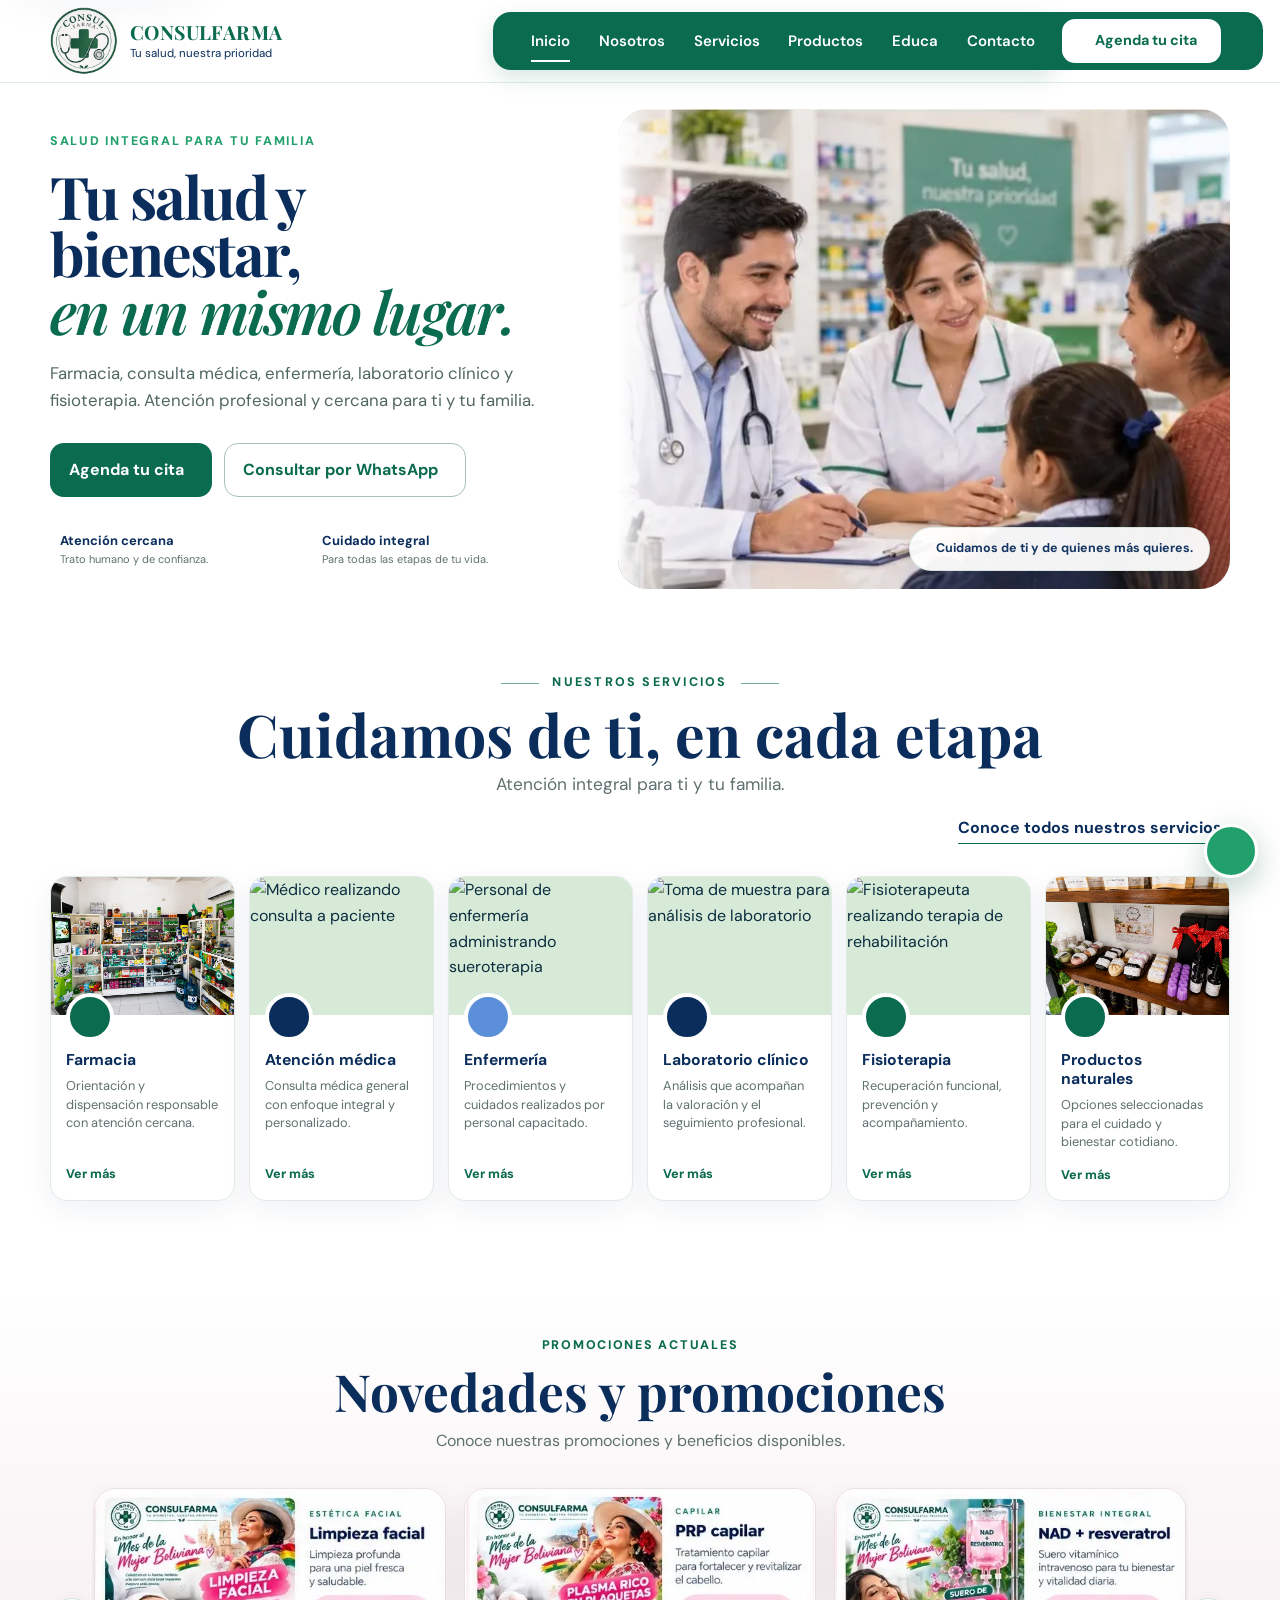
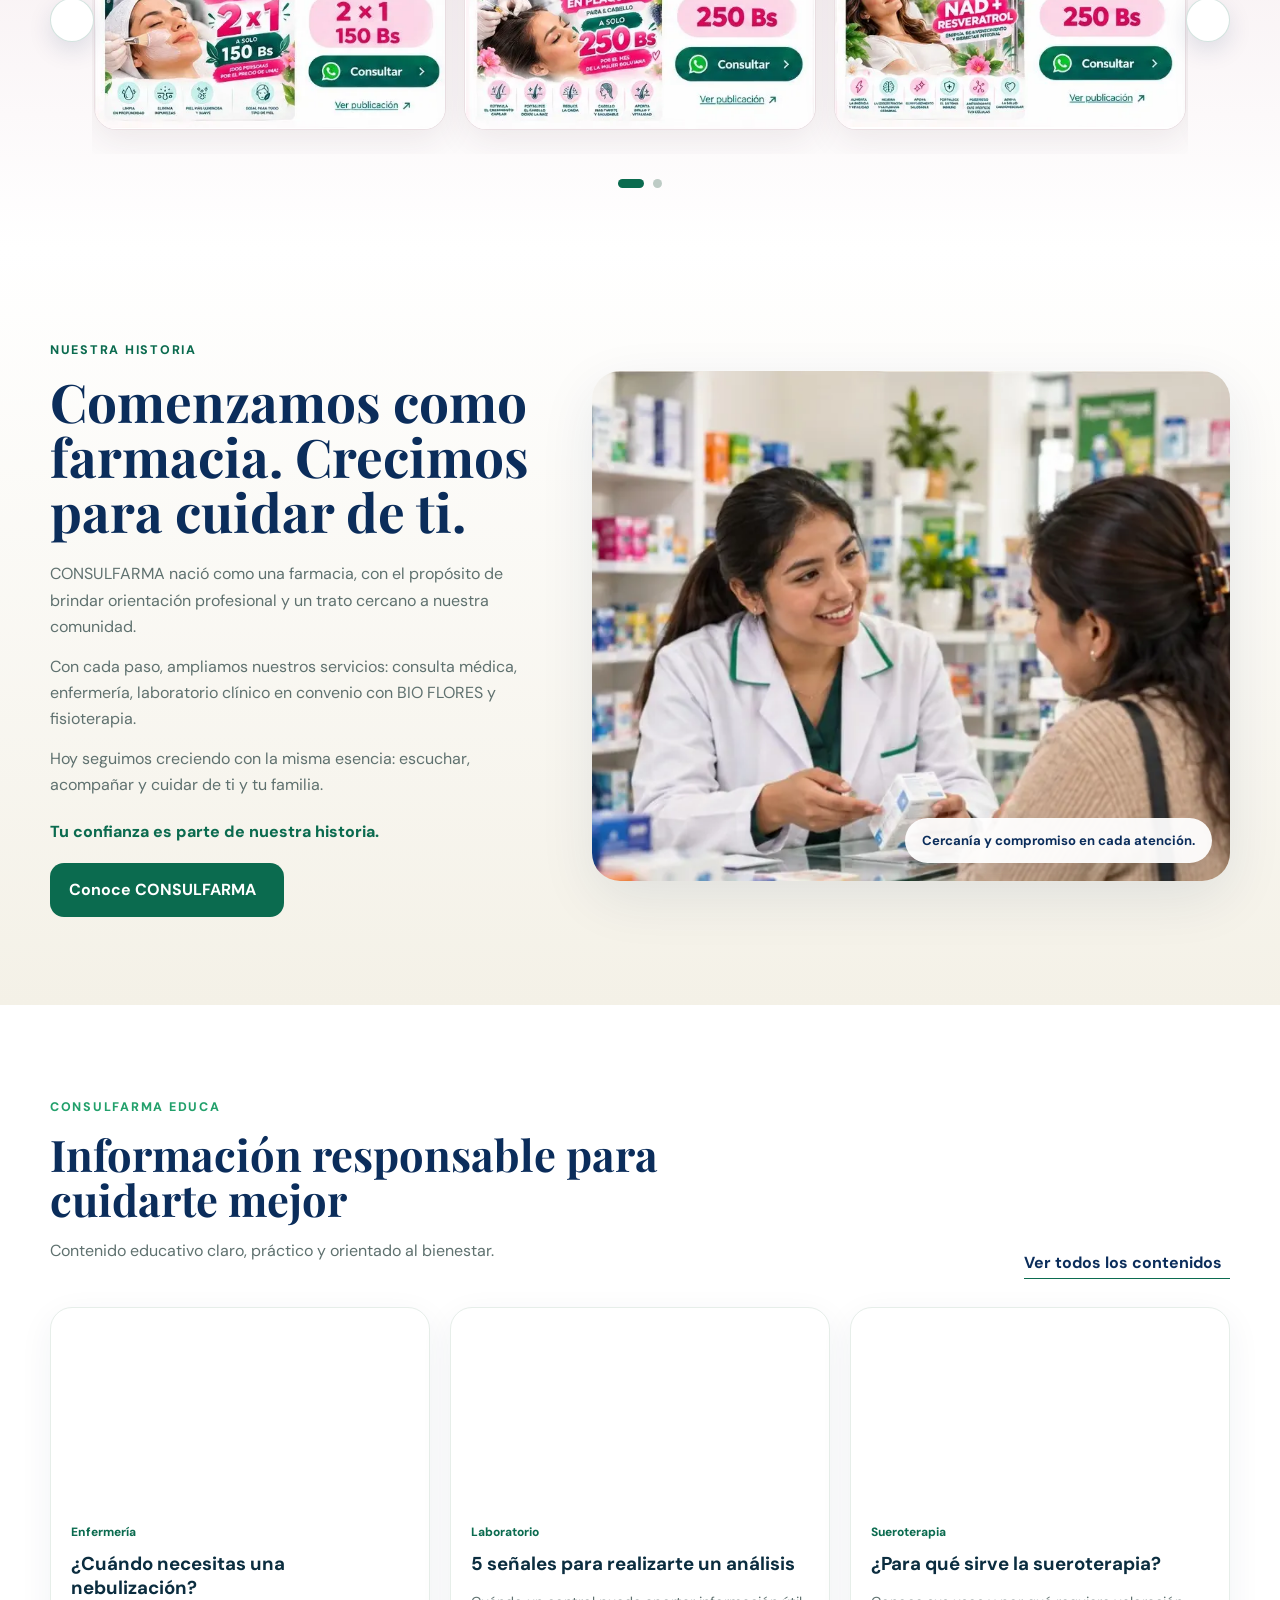
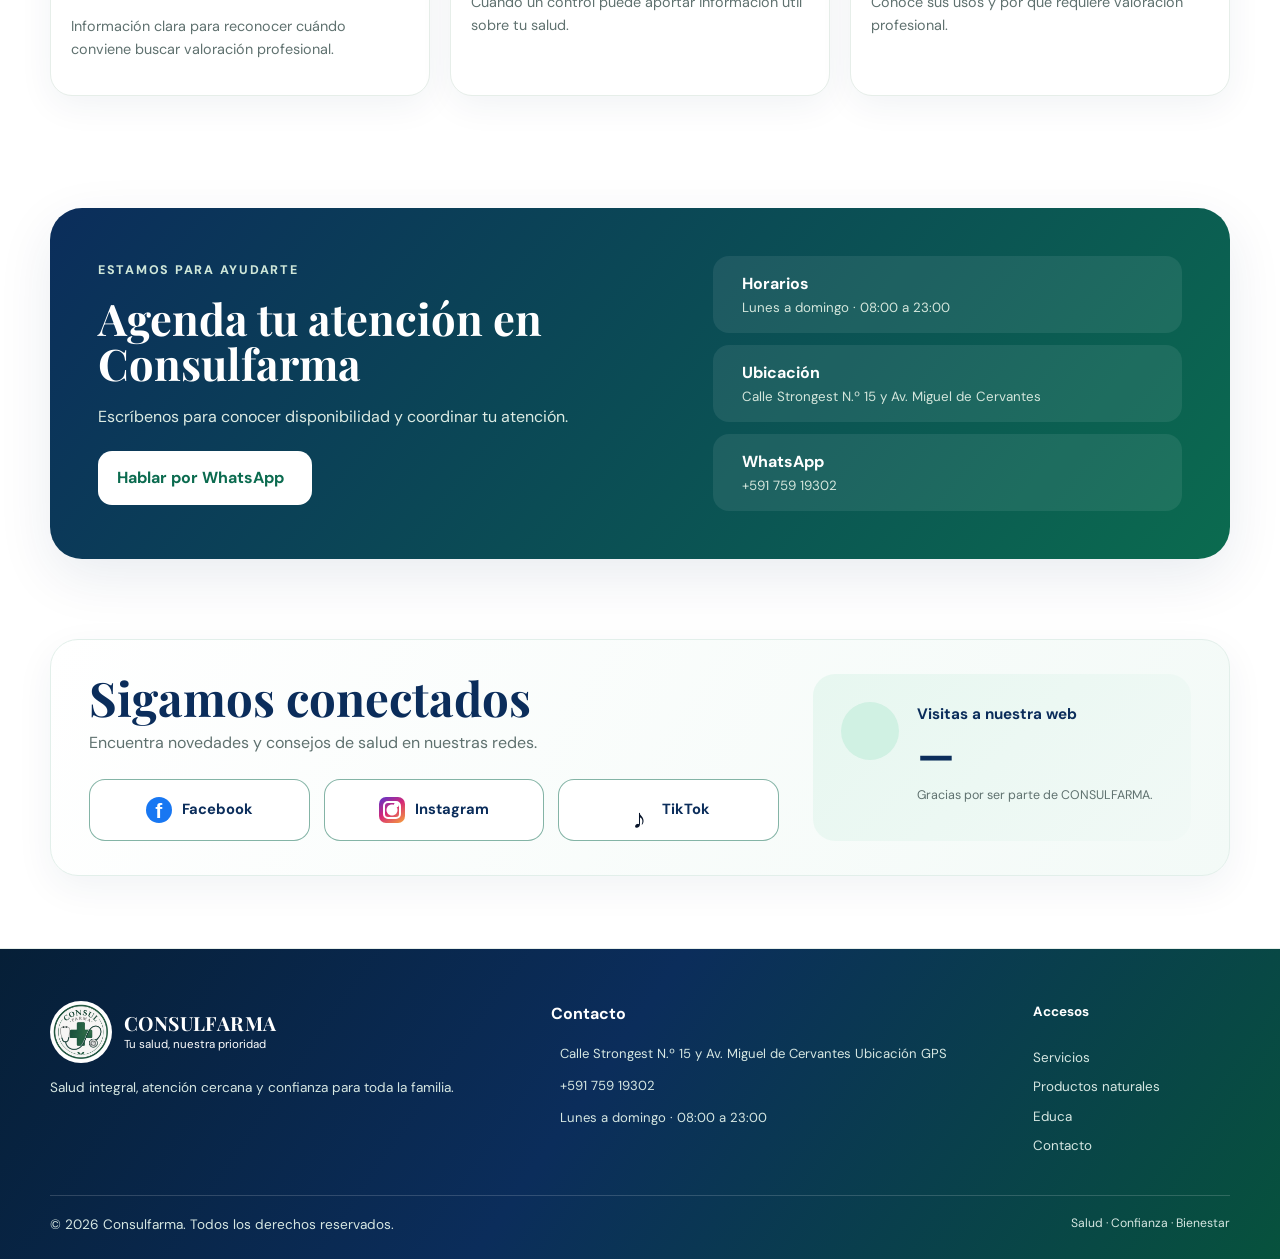
==== commit e286ef2e: "Corrige el icono de Instagram" ====
--- a/index.html
+++ b/index.html
@@ -43,7 +43,7 @@
 
 <section class="contact home-contact section" aria-labelledby="contact-title"><div class="container contact-shell"><div><span class="eyebrow">Estamos para ayudarte</span><h2 id="contact-title">Agenda tu atención en Consulfarma</h2><p>Escríbenos para conocer disponibilidad y coordinar tu atención.</p><div class="contact-actions"><a class="btn btn-white" data-whatsapp href="https://wa.me/59175919302" target="_blank" rel="noopener">Hablar por WhatsApp <i data-lucide="message-circle"></i></a></div></div><div class="contact-info"><div><i data-lucide="clock-3"></i><span><strong>Horarios</strong><small>Lunes a domingo · 08:00 a 23:00</small></span></div><div><i data-lucide="map-pin"></i><span><strong>Ubicación</strong><small>Calle Strongest N.º 15 y Av. Miguel de Cervantes <a class="gps-link" href="https://maps.app.goo.gl/zETBAKUP31L7PaR56" target="_blank" rel="noopener" aria-label="Abrir ubicación GPS de Consulfarma en Google Maps"><i data-lucide="navigation"></i> Ubicación GPS</a></small></span></div><div><i data-lucide="message-circle"></i><span><strong>WhatsApp</strong><small>+591 759 19302</small></span></div></div></div></section>
 
-<section class="social-connect" aria-labelledby="social-connect-title"><div class="container social-connect-shell"><div class="social-connect-copy"><h2 id="social-connect-title">Sigamos conectados</h2><p>Encuentra novedades y consejos de salud en nuestras redes.</p><div class="social-links" aria-label="Redes sociales oficiales de Consulfarma"><a class="social-link social-link-facebook" href="https://www.facebook.com/share/1VTWkt18D4/" target="_blank" rel="noopener noreferrer" aria-label="Visitar Facebook de Consulfarma"><span class="social-icon" aria-hidden="true">f</span><strong>Facebook</strong></a><a class="social-link social-link-instagram" href="https://www.instagram.com/consulfarma1?stkn=NmQweXJvcGczMHZq" target="_blank" rel="noopener noreferrer" aria-label="Visitar Instagram de Consulfarma"><i data-lucide="instagram"></i><strong>Instagram</strong></a><a class="social-link social-link-tiktok" href="https://www.tiktok.com/@.consulfarma.sc.bo.1?_r=1&amp;_t=ZS-9A9OWmf0XSv" target="_blank" rel="noopener noreferrer" aria-label="Visitar TikTok de Consulfarma"><span class="social-icon" aria-hidden="true">♪</span><strong>TikTok</strong></a></div></div><aside class="visit-card" aria-labelledby="visit-card-title"><div class="visit-icon" aria-hidden="true"><i data-lucide="eye"></i></div><div><strong id="visit-card-title">Visitas a nuestra web</strong><span class="visit-count" data-visit-count aria-live="polite">—</span><p>Gracias por ser parte de CONSULFARMA.</p></div></aside></div></section>
+<section class="social-connect" aria-labelledby="social-connect-title"><div class="container social-connect-shell"><div class="social-connect-copy"><h2 id="social-connect-title">Sigamos conectados</h2><p>Encuentra novedades y consejos de salud en nuestras redes.</p><div class="social-links" aria-label="Redes sociales oficiales de Consulfarma"><a class="social-link social-link-facebook" href="https://www.facebook.com/share/1VTWkt18D4/" target="_blank" rel="noopener noreferrer" aria-label="Visitar Facebook de Consulfarma"><span class="social-icon" aria-hidden="true">f</span><strong>Facebook</strong></a><a class="social-link social-link-instagram" href="https://www.instagram.com/consulfarma1?stkn=NmQweXJvcGczMHZq" target="_blank" rel="noopener noreferrer" aria-label="Visitar Instagram de Consulfarma"><span class="social-icon instagram-icon" aria-hidden="true"></span><strong>Instagram</strong></a><a class="social-link social-link-tiktok" href="https://www.tiktok.com/@.consulfarma.sc.bo.1?_r=1&amp;_t=ZS-9A9OWmf0XSv" target="_blank" rel="noopener noreferrer" aria-label="Visitar TikTok de Consulfarma"><span class="social-icon" aria-hidden="true">♪</span><strong>TikTok</strong></a></div></div><aside class="visit-card" aria-labelledby="visit-card-title"><div class="visit-icon" aria-hidden="true"><i data-lucide="eye"></i></div><div><strong id="visit-card-title">Visitas a nuestra web</strong><span class="visit-count" data-visit-count aria-live="polite">—</span><p>Gracias por ser parte de CONSULFARMA.</p></div></aside></div></section>
 </main>
 <footer class="compact-footer rich-footer"><div class="container rich-footer-grid"><div class="rich-footer-brand"><a class="brand footer-brand" href="index.html"><img src="assets/logo-consulfarma-oficial.webp" alt="Logo oficial de Consulfarma" class="brand-logo" width="864" height="864"><span class="brand-copy"><strong>CONSULFARMA</strong><small>Tu salud, nuestra prioridad</small></span></a><p>Salud integral, atención cercana y confianza para toda la familia.</p></div><div><strong>Contacto</strong><ul><li><i data-lucide="map-pin"></i><span>Calle Strongest N.º 15 y Av. Miguel de Cervantes <a class="gps-link" href="https://maps.app.goo.gl/zETBAKUP31L7PaR56" target="_blank" rel="noopener" aria-label="Abrir ubicación GPS de Consulfarma en Google Maps"><i data-lucide="navigation"></i> Ubicación GPS</a></span></li><li><i data-lucide="phone"></i>+591 759 19302</li><li><i data-lucide="clock-3"></i>Lunes a domingo · 08:00 a 23:00</li></ul></div><nav aria-label="Enlaces del pie"><strong>Accesos</strong><a href="servicios.html">Servicios</a><a href="naturales.html">Productos naturales</a><a href="educa.html">Educa</a><a href="contacto.html">Contacto</a></nav></div><div class="container footer-bottom"><p>© <span id="year"></span> Consulfarma. Todos los derechos reservados.</p><span>Salud · Confianza · Bienestar</span></div></footer>
 <a class="floating-whatsapp" data-whatsapp href="https://wa.me/59175919302" target="_blank" rel="noopener" aria-label="Escribir a Consulfarma por WhatsApp"><i data-lucide="message-circle"></i></a>
--- a/styles.css
+++ b/styles.css
@@ -48,7 +48,7 @@
 .home-about{background:linear-gradient(180deg,#fff,var(--cream))}.home-about-layout{display:grid;grid-template-columns:.86fr 1.14fr;gap:60px;align-items:center}.home-about-copy .eyebrow{color:var(--green)}.home-about-copy h2{font-family:'Playfair Display',serif;color:var(--navy);font-size:clamp(2.65rem,4.15vw,4.15rem);line-height:1.04;margin:12px 0 22px}.home-about-story{display:grid;gap:13px}.home-about-copy p{color:var(--muted);max-width:590px;margin:0;line-height:1.65}.home-about-copy .home-about-highlight{color:var(--green);font-weight:800;margin:20px 0 18px}.home-about-photo{margin:0;position:relative;border-radius:28px;overflow:hidden;box-shadow:var(--shadow)}.home-about-photo img{display:block;width:100%;height:510px;object-fit:cover;object-position:center}.home-about-photo figcaption{position:absolute;left:auto;right:18px;bottom:18px;width:max-content;max-width:calc(100% - 36px);background:rgba(255,255,255,.94);border-radius:999px;padding:12px 17px;color:var(--navy);font-size:.82rem;font-weight:700;box-shadow:0 8px 24px rgba(11,45,91,.1)}
 .home-redesign .education{background:#fff}.home-redesign .education .article-card{box-shadow:0 10px 35px rgba(11,45,91,.06)}
 .home-contact{padding-top:24px;padding-bottom:80px}.home-contact .contact-shell{background:linear-gradient(130deg,var(--navy),var(--green));box-shadow:var(--shadow)}
-.social-connect{padding:0 0 72px;background:#fff}.social-connect-shell{display:grid;grid-template-columns:1.55fr .85fr;gap:34px;align-items:stretch;padding:34px 38px;border:1px solid #e2efea;border-radius:28px;background:linear-gradient(120deg,#fff 0%,#f3faf7 100%);box-shadow:0 12px 38px rgba(11,45,91,.06)}.social-connect-copy h2{font-family:'Playfair Display',serif;color:var(--navy);font-size:clamp(2.25rem,3.7vw,3.65rem);line-height:1;margin:0 0 8px}.social-connect-copy>p{margin:0;color:var(--muted)}.social-links{display:grid;grid-template-columns:repeat(3,minmax(0,1fr));gap:14px;margin-top:24px}.social-link{min-height:62px;display:flex;align-items:center;justify-content:center;gap:10px;border:1px solid rgba(11,107,79,.5);border-radius:16px;background:#fff;color:var(--navy);font-size:.92rem;transition:.2s}.social-link:hover,.social-link:focus-visible{border-color:var(--green);color:var(--green);transform:translateY(-1px);box-shadow:0 8px 22px rgba(11,107,79,.1)}.social-link svg,.social-icon{width:26px;height:26px;display:grid;place-items:center;flex:0 0 auto}.social-link-facebook .social-icon{border-radius:50%;background:#1877f2;color:#fff;font:700 21px/1 Arial}.social-link-instagram svg{color:#d62976}.social-link-tiktok .social-icon{color:#07142a;font-size:27px;font-weight:800}.visit-card{display:grid;grid-template-columns:auto 1fr;gap:18px;align-items:start;padding:28px;border-radius:22px;background:linear-gradient(135deg,#e7f7f0,#f1f9f6);color:var(--navy)}.visit-icon{width:58px;height:58px;border-radius:50%;display:grid;place-items:center;background:#d0f1e3;color:var(--green)}.visit-icon svg{width:29px;height:29px}.visit-card strong{display:block;font-size:.95rem}.visit-count{display:block;margin:9px 0 4px;color:var(--navy);font-family:'DM Sans',sans-serif;font-size:clamp(2rem,3.2vw,3rem);font-weight:800;line-height:1}.visit-card p{margin:10px 0 0;color:var(--muted);font-size:.78rem}
+.social-connect{padding:0 0 72px;background:#fff}.social-connect-shell{display:grid;grid-template-columns:1.55fr .85fr;gap:34px;align-items:stretch;padding:34px 38px;border:1px solid #e2efea;border-radius:28px;background:linear-gradient(120deg,#fff 0%,#f3faf7 100%);box-shadow:0 12px 38px rgba(11,45,91,.06)}.social-connect-copy h2{font-family:'Playfair Display',serif;color:var(--navy);font-size:clamp(2.25rem,3.7vw,3.65rem);line-height:1;margin:0 0 8px}.social-connect-copy>p{margin:0;color:var(--muted)}.social-links{display:grid;grid-template-columns:repeat(3,minmax(0,1fr));gap:14px;margin-top:24px}.social-link{min-height:62px;display:flex;align-items:center;justify-content:center;gap:10px;border:1px solid rgba(11,107,79,.5);border-radius:16px;background:#fff;color:var(--navy);font-size:.92rem;transition:.2s}.social-link:hover,.social-link:focus-visible{border-color:var(--green);color:var(--green);transform:translateY(-1px);box-shadow:0 8px 22px rgba(11,107,79,.1)}.social-link svg,.social-icon{width:26px;height:26px;display:grid;place-items:center;flex:0 0 auto}.social-link-facebook .social-icon{border-radius:50%;background:#1877f2;color:#fff;font:700 21px/1 Arial}.instagram-icon{position:relative;border-radius:7px;background:radial-gradient(circle at 67% 30%,#fff 0 2px,transparent 3px),radial-gradient(circle,#fff 0 5px,transparent 6px),linear-gradient(145deg,#7232bd 10%,#d62976 48%,#f7a43a)}.instagram-icon:after{content:'';position:absolute;inset:4px;border:2px solid #fff;border-radius:5px}.social-link-tiktok .social-icon{color:#07142a;font-size:27px;font-weight:800}.visit-card{display:grid;grid-template-columns:auto 1fr;gap:18px;align-items:start;padding:28px;border-radius:22px;background:linear-gradient(135deg,#e7f7f0,#f1f9f6);color:var(--navy)}.visit-icon{width:58px;height:58px;border-radius:50%;display:grid;place-items:center;background:#d0f1e3;color:var(--green)}.visit-icon svg{width:29px;height:29px}.visit-card strong{display:block;font-size:.95rem}.visit-count{display:block;margin:9px 0 4px;color:var(--navy);font-family:'DM Sans',sans-serif;font-size:clamp(2rem,3.2vw,3rem);font-weight:800;line-height:1}.visit-card p{margin:10px 0 0;color:var(--muted);font-size:.78rem}
 .compact-footer.rich-footer{background:linear-gradient(125deg,#061f37,var(--navy) 46%,#07523d);color:#fff;padding:0}.rich-footer-grid{display:grid;grid-template-columns:1.25fr 1.2fr .55fr;gap:54px;padding:52px 0 38px}.rich-footer .brand-copy strong,.rich-footer .brand-copy small{color:#fff}.rich-footer .brand-logo{width:62px;height:62px;background:#fff;border-radius:50%;padding:3px}.rich-footer p{color:#d6e7e2;font-size:.85rem}.rich-footer-grid>div>strong,.rich-footer-grid nav>strong{display:block;margin-bottom:16px}.rich-footer ul{list-style:none;padding:0;margin:0;display:grid;gap:11px;color:#d6e7e2;font-size:.82rem}.rich-footer li{display:flex;gap:9px;align-items:flex-start}.rich-footer li svg{width:17px;flex:0 0 auto}.rich-footer nav{display:flex;flex-direction:column;align-items:flex-start;gap:8px;font-size:.84rem}.rich-footer nav a{color:#d6e7e2}.rich-footer nav a:hover{color:#fff;text-decoration:underline}.footer-bottom{border-top:1px solid rgba(255,255,255,.16);display:flex;justify-content:space-between;gap:20px;padding:18px 0 24px;color:#d6e7e2;font-size:.76rem}.footer-bottom p{margin:0}.home-redesign .floating-whatsapp{background:#22A06B;border:3px solid #fff}.compact-footer:not(.rich-footer){background:var(--navy);color:#fff}.compact-footer:not(.rich-footer) .brand-copy strong,.compact-footer:not(.rich-footer) .brand-copy small,.compact-footer:not(.rich-footer) .footer-links a{color:#fff}.compact-footer:not(.rich-footer) .footer-grid p{color:#d6e7e2}.compact-footer:not(.rich-footer) .brand-logo{background:#fff;border-radius:50%;padding:2px}
 @media(max-width:1100px){.hero-reference .hero-grid{grid-template-columns:1fr}.hero-reference .hero-copy{padding:54px 0 40px}.hero-reference .hero-visual{height:440px;min-height:0;margin:0;border-radius:74px 74px 30px 30px}.hero-service-dock{margin:-45px auto 0;width:calc(100% - 48px)}.visual-service-grid{grid-template-columns:repeat(3,minmax(0,1fr))}.home-about-layout{gap:36px}.rich-footer-grid{grid-template-columns:1fr 1fr}.rich-footer-grid nav{grid-column:1/-1;flex-direction:row;flex-wrap:wrap}.rich-footer-grid nav>strong{width:100%}}
 @media(max-width:800px){.home-redesign .nav-wrap{height:74px}.home-redesign .main-nav{top:74px}.heading-row{align-items:flex-start;flex-direction:column;gap:15px}.hero-medical-pattern{display:none}.hero-reference h1{font-size:clamp(3rem,11vw,4.8rem)}.hero-service-dock{display:flex;overflow-x:auto;scroll-snap-type:x mandatory;justify-content:flex-start}.hero-service-dock a{flex:0 0 132px;scroll-snap-align:start}.hero-service-dock a:not(:last-child){border-right:1px solid #e5ece9}.visual-service-grid{grid-template-columns:repeat(2,minmax(0,1fr))}.news-shell{grid-template-columns:1fr}.news-visual{display:none}.home-about-layout{grid-template-columns:1fr}.home-about-copy{order:1}.home-about-photo{order:2}.home-about-photo img{height:390px}.social-connect-shell{grid-template-columns:1fr}.visit-card{min-height:170px}}
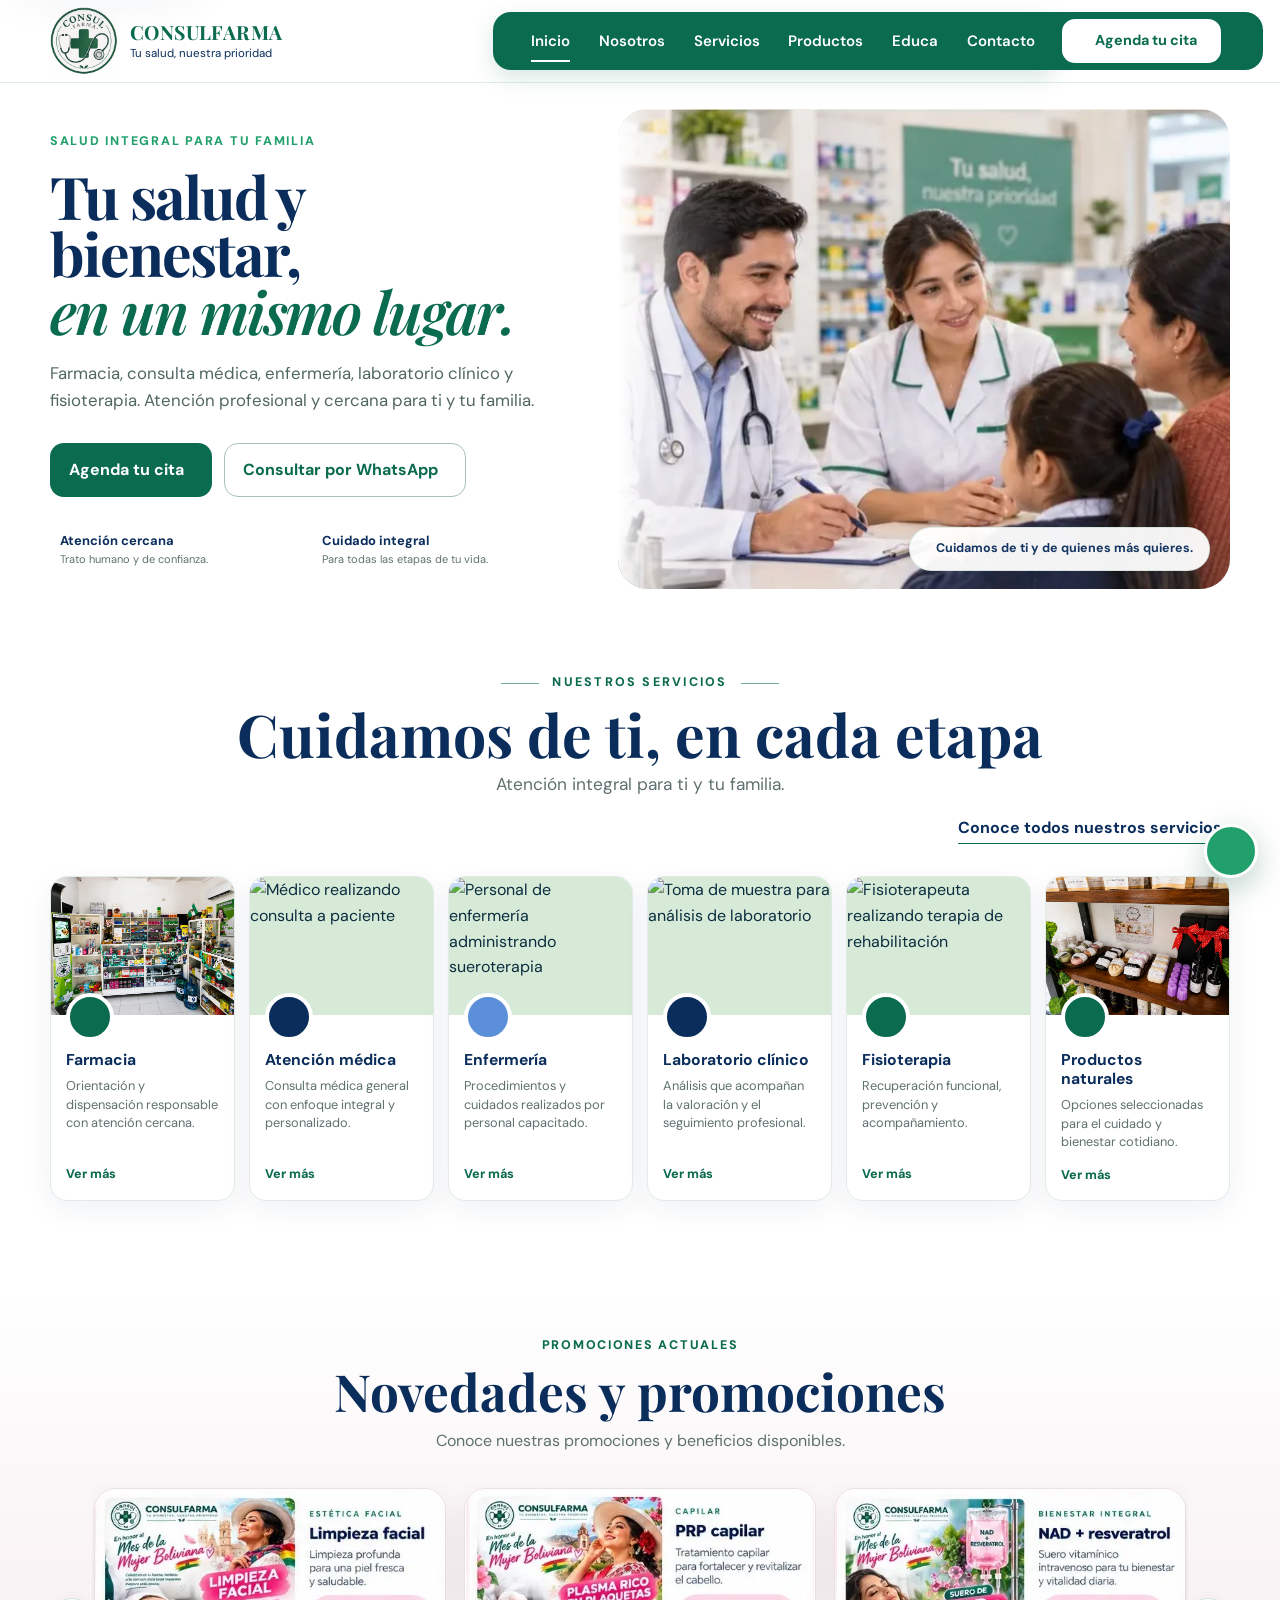
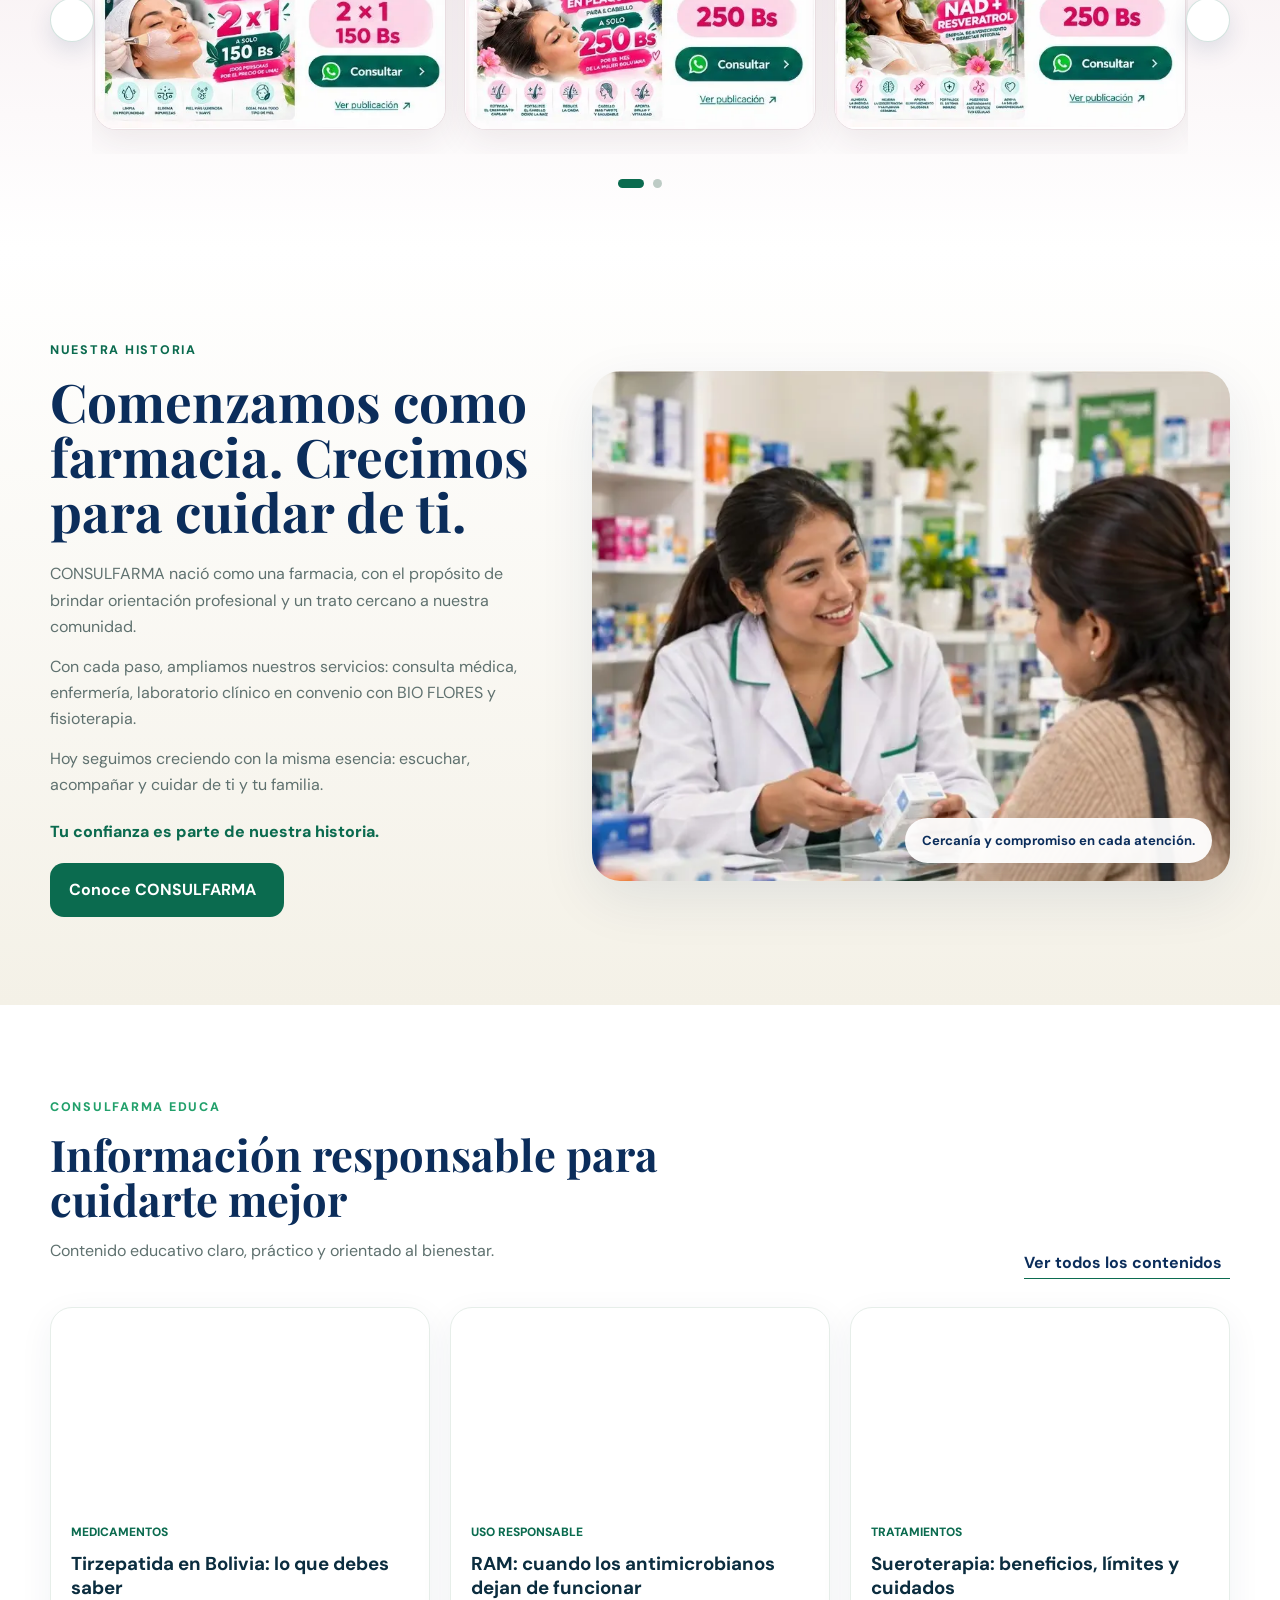
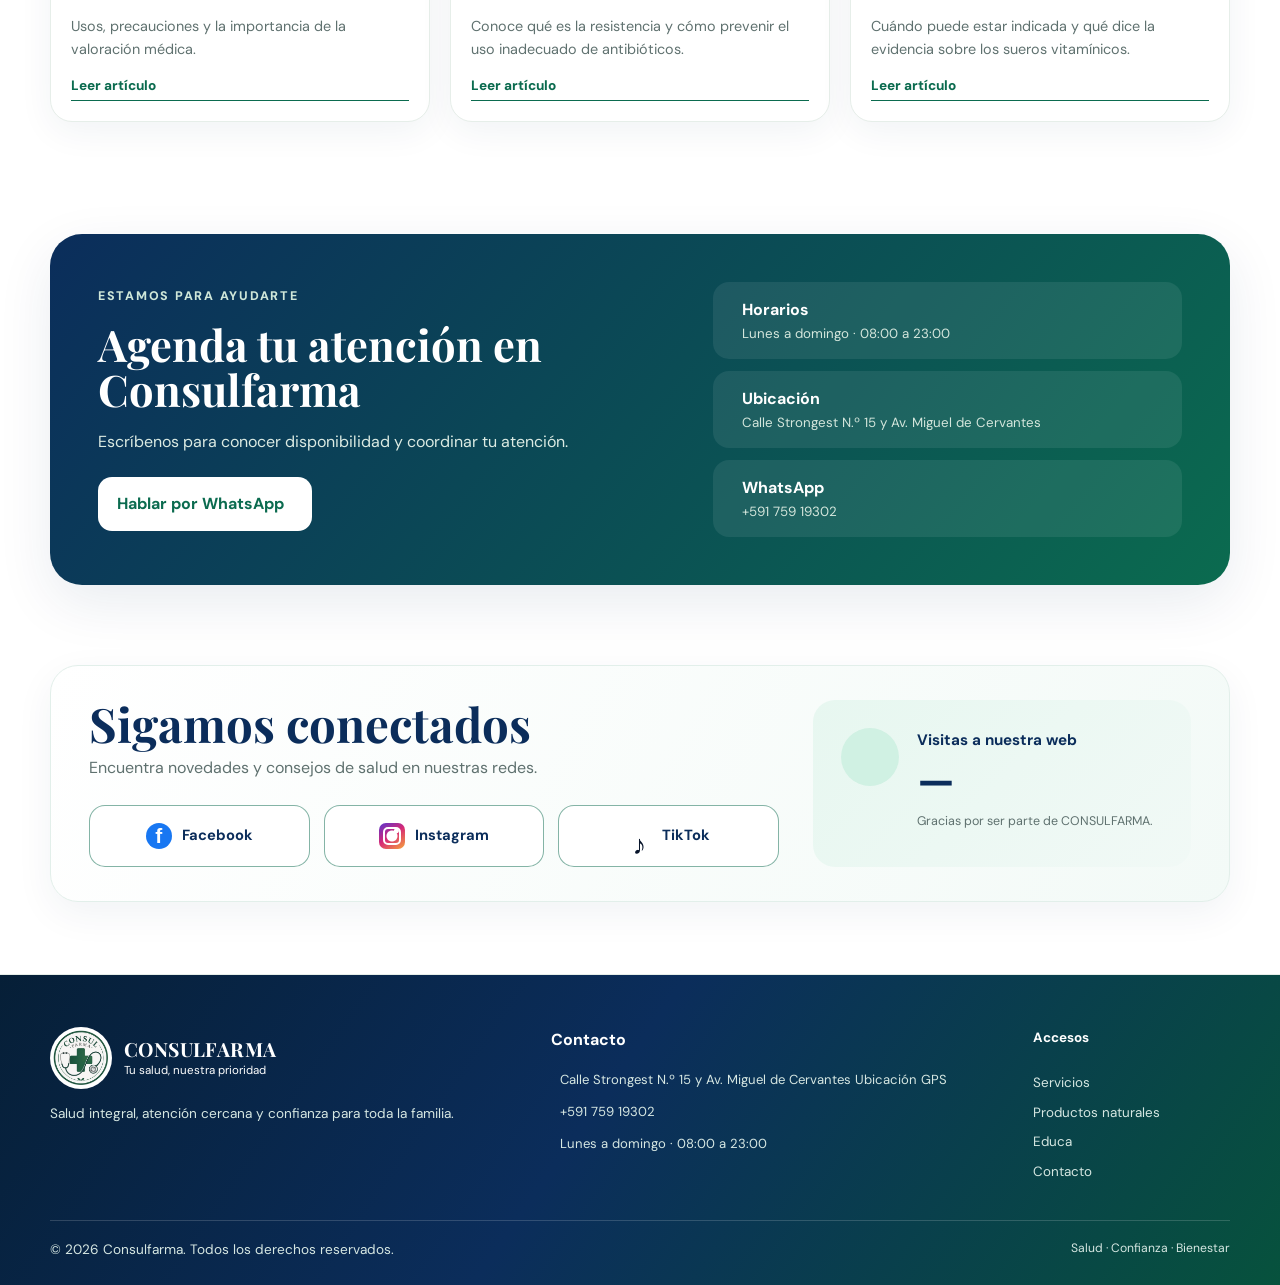
==== commit f5cacb13: "Feature new Consulfarma Educa articles on homepage" ====
--- a/index.html
+++ b/index.html
@@ -39,7 +39,11 @@
 
 <section class="home-about section" aria-labelledby="about-title"><div class="container home-about-layout"><div class="home-about-copy"><span class="eyebrow">Nuestra historia</span><h2 id="about-title">Comenzamos como farmacia. Crecimos para cuidar de ti.</h2><div class="home-about-story"><p>CONSULFARMA nació como una farmacia, con el propósito de brindar orientación profesional y un trato cercano a nuestra comunidad.</p><p>Con cada paso, ampliamos nuestros servicios: consulta médica, enfermería, laboratorio clínico en convenio con BIO FLORES y fisioterapia.</p><p>Hoy seguimos creciendo con la misma esencia: escuchar, acompañar y cuidar de ti y tu familia.</p></div><p class="home-about-highlight">Tu confianza es parte de nuestra historia.</p><a class="btn btn-primary" href="nosotros.html">Conoce CONSULFARMA <i data-lucide="arrow-right"></i></a></div><figure class="home-about-photo"><img src="assets/historia-atencion-farmacia.webp" alt="Atención cercana a una cliente en la farmacia Consulfarma" width="789" height="575" loading="lazy" decoding="async"><figcaption>Cercanía y compromiso en cada atención.</figcaption></figure></div></section>
 
-<section class="education section" aria-labelledby="education-title"><div class="container"><div class="section-heading heading-row"><div><span class="eyebrow">Consulfarma Educa</span><h2 id="education-title">Información responsable para cuidarte mejor</h2><p>Contenido educativo claro, práctico y orientado al bienestar.</p></div><a class="text-link" href="educa.html">Ver todos los contenidos <i data-lucide="arrow-right"></i></a></div><div class="article-grid"><article class="article-card"><div class="article-image hydration"></div><div class="article-body"><span>Enfermería</span><h3>¿Cuándo necesitas una nebulización?</h3><p>Información clara para reconocer cuándo conviene buscar valoración profesional.</p></div></article><article class="article-card"><div class="article-image prevention"></div><div class="article-body"><span>Laboratorio</span><h3>5 señales para realizarte un análisis</h3><p>Cuándo un control puede aportar información útil sobre tu salud.</p></div></article><article class="article-card"><div class="article-image plants"></div><div class="article-body"><span>Sueroterapia</span><h3>¿Para qué sirve la sueroterapia?</h3><p>Conoce sus usos y por qué requiere valoración profesional.</p></div></article></div></div></section>
+<section class="education section" aria-labelledby="education-title"><div class="container"><div class="section-heading heading-row"><div><span class="eyebrow">Consulfarma Educa</span><h2 id="education-title">Información responsable para cuidarte mejor</h2><p>Contenido educativo claro, práctico y orientado al bienestar.</p></div><a class="text-link" href="educa.html">Ver todos los contenidos <i data-lucide="arrow-right"></i></a></div><div class="article-grid">
+<article class="article-card"><a href="educa.html" aria-label="Leer Tirzepatida en Bolivia: lo que debes saber"><div class="article-image edu-cover" style="background-image:url('https://images.unsplash.com/photo-1745939921744-ba8ef27940bf?auto=format&fit=crop&w=1200&q=82')"></div></a><div class="article-body"><span>MEDICAMENTOS</span><h3>Tirzepatida en Bolivia: lo que debes saber</h3><p>Usos, precauciones y la importancia de la valoración médica.</p><a class="text-link" href="educa.html">Leer artículo <i data-lucide="arrow-right"></i></a></div></article>
+<article class="article-card"><a href="educa.html" aria-label="Leer RAM: cuando los antimicrobianos dejan de funcionar"><div class="article-image edu-cover" style="background-image:url('https://images.unsplash.com/photo-1486825586573-7131f7991bdd?auto=format&fit=crop&w=1200&q=82')"></div></a><div class="article-body"><span>USO RESPONSABLE</span><h3>RAM: cuando los antimicrobianos dejan de funcionar</h3><p>Conoce qué es la resistencia y cómo prevenir el uso inadecuado de antibióticos.</p><a class="text-link" href="educa.html">Leer artículo <i data-lucide="arrow-right"></i></a></div></article>
+<article class="article-card"><a href="educa.html" aria-label="Leer Sueroterapia: beneficios, límites y cuidados"><div class="article-image edu-cover" style="background-image:url('https://images.unsplash.com/photo-1763310225009-50214e3c99d9?auto=format&fit=crop&w=1200&q=82')"></div></a><div class="article-body"><span>TRATAMIENTOS</span><h3>Sueroterapia: beneficios, límites y cuidados</h3><p>Cuándo puede estar indicada y qué dice la evidencia sobre los sueros vitamínicos.</p><a class="text-link" href="educa.html">Leer artículo <i data-lucide="arrow-right"></i></a></div></article>
+</div></div></section>
 
 <section class="contact home-contact section" aria-labelledby="contact-title"><div class="container contact-shell"><div><span class="eyebrow">Estamos para ayudarte</span><h2 id="contact-title">Agenda tu atención en Consulfarma</h2><p>Escríbenos para conocer disponibilidad y coordinar tu atención.</p><div class="contact-actions"><a class="btn btn-white" data-whatsapp href="https://wa.me/59175919302" target="_blank" rel="noopener">Hablar por WhatsApp <i data-lucide="message-circle"></i></a></div></div><div class="contact-info"><div><i data-lucide="clock-3"></i><span><strong>Horarios</strong><small>Lunes a domingo · 08:00 a 23:00</small></span></div><div><i data-lucide="map-pin"></i><span><strong>Ubicación</strong><small>Calle Strongest N.º 15 y Av. Miguel de Cervantes <a class="gps-link" href="https://maps.app.goo.gl/zETBAKUP31L7PaR56" target="_blank" rel="noopener" aria-label="Abrir ubicación GPS de Consulfarma en Google Maps"><i data-lucide="navigation"></i> Ubicación GPS</a></small></span></div><div><i data-lucide="message-circle"></i><span><strong>WhatsApp</strong><small>+591 759 19302</small></span></div></div></div></section>
 
--- a/multipage.css
+++ b/multipage.css
@@ -180,3 +180,8 @@
 /* Consulfarma Educa — Programa de Pasantías */
 .internship-section{background:#fff}.internship-grid{display:grid;grid-template-columns:repeat(3,1fr);gap:18px;margin-top:30px}.internship-learning{display:grid;grid-template-columns:1.25fr .75fr;gap:24px;margin-top:34px;align-items:stretch}.internship-learning>div,.internship-learning aside,.internship-experience{border:1px solid #e1ebe5;border-radius:24px;padding:30px;background:#fff}.internship-learning h3,.internship-experience h3,.internship-cta h3{margin:10px 0 12px}.internship-learning li+li{margin-top:8px}.internship-learning aside{background:var(--cream)}.internship-learning aside svg{color:var(--green);width:32px}.internship-experience{margin-top:24px}.internship-experience p{color:var(--muted);margin-bottom:0}.internship-cta{margin-top:24px;background:linear-gradient(135deg,#0b4933,#1b6f4e);color:#fff;border-radius:26px;padding:30px;display:flex;justify-content:space-between;align-items:center;gap:22px}.internship-cta p{color:#dcebe3;margin:0}.internship-dialog{width:min(720px,calc(100% - 28px));max-height:88vh;border:0;border-radius:26px;padding:0;box-shadow:0 28px 90px rgba(5,40,27,.28)}.internship-dialog::backdrop{background:rgba(8,35,26,.62);backdrop-filter:blur(4px)}.internship-dialog-shell{position:relative;padding:34px;background:#fff;max-height:88vh;overflow:auto}.internship-dialog-close{position:absolute;right:16px;top:16px;width:42px;height:42px;border-radius:50%;border:1px solid #dfeae3;background:#f7faf8;display:grid;place-items:center;cursor:pointer}.internship-dialog h2{font-family:'Playfair Display',serif;font-size:clamp(2rem,4vw,3rem);margin:8px 50px 22px 0}.internship-form{display:grid;grid-template-columns:1fr 1fr;gap:16px}.internship-form>label{display:flex;flex-direction:column;gap:7px;font-weight:700}.internship-form label span{font-weight:500;color:var(--muted);font-size:.82rem}.internship-form input,.internship-form select,.internship-form textarea{width:100%;border:1px solid #ccdcd3;border-radius:12px;padding:12px 13px;font:inherit;background:#fff}.internship-form input:focus,.internship-form select:focus,.internship-form textarea:focus{outline:3px solid rgba(15,90,62,.16);border-color:var(--green)}.internship-form label:has(textarea),.internship-form fieldset,.internship-form-error,.internship-disclaimer,.internship-submit{grid-column:1/-1}.internship-form fieldset{border:1px solid #dfeae3;border-radius:14px;padding:12px 14px;display:flex;gap:22px}.internship-form fieldset label{display:flex;align-items:center;gap:7px}.internship-form fieldset input{width:auto}.internship-form-error{color:#a12626;font-weight:700;margin:0;min-height:1.2em}.internship-disclaimer{font-size:.86rem;color:var(--muted);margin:0}.internship-submit{justify-self:start}.internship-other[hidden]{display:none}
 @media(max-width:760px){.internship-grid,.internship-learning{grid-template-columns:1fr}.internship-cta{flex-direction:column;align-items:flex-start}.internship-dialog-shell{padding:28px 20px}.internship-form{grid-template-columns:1fr}.internship-form>label,.internship-form fieldset,.internship-form-error,.internship-disclaimer,.internship-submit{grid-column:1}.internship-submit{width:100%;justify-content:center}}
+
+
+/* Consulfarma Educa — artículos destacados 2026 */
+.edu-featured-card{display:flex;flex-direction:column;overflow:hidden}.edu-featured-card .article-body{display:flex;flex-direction:column;flex:1}.edu-cover{background-size:cover;background-position:center;aspect-ratio:16/9;min-height:0}.edu-source{margin-top:auto!important;padding-top:14px;border-top:1px solid #dce8e1;font-size:.76rem!important;color:var(--muted)!important}.article-read{display:inline-flex;align-items:center;gap:8px;align-self:flex-start;margin-top:10px;padding:0 0 5px;border:0;border-bottom:1px solid currentColor;background:transparent;color:var(--green);font:inherit;font-weight:850;cursor:pointer}.article-read svg{width:17px;height:17px}.edu-article-dialog{width:min(760px,calc(100% - 28px));max-height:88vh;border:0;border-radius:26px;padding:0;box-shadow:0 28px 90px rgba(5,40,27,.3)}.edu-article-dialog::backdrop{background:rgba(8,35,26,.66);backdrop-filter:blur(4px)}.edu-article-shell{position:relative;padding:38px 40px;background:#fff;max-height:88vh;overflow:auto}.edu-article-close{position:absolute;right:16px;top:16px;width:42px;height:42px;border-radius:50%;border:1px solid #dfeae3;background:#f7faf8;display:grid;place-items:center;cursor:pointer}.edu-article-shell h2{font-family:'Playfair Display',serif;font-size:clamp(2rem,4vw,3rem);line-height:1.08;margin:9px 52px 22px 0}.edu-article-content{color:#314b40;line-height:1.75}.edu-article-content p+p{margin-top:16px}.edu-article-sources{margin-top:26px;padding:18px;border-radius:16px;background:#f2f7f4;display:grid;gap:9px}.edu-article-sources strong{font-size:.78rem;letter-spacing:.08em;text-transform:uppercase;color:var(--green)}.edu-article-sources a{color:#174f3a;font-weight:750;text-decoration:none}.edu-article-sources a:hover{text-decoration:underline}.edu-article-note{font-size:.8rem;color:var(--muted);margin:18px 0 0}
+@media(max-width:760px){.edu-article-shell{padding:32px 22px}.edu-article-shell h2{font-size:2rem}.edu-featured-card .article-body{min-height:0}}
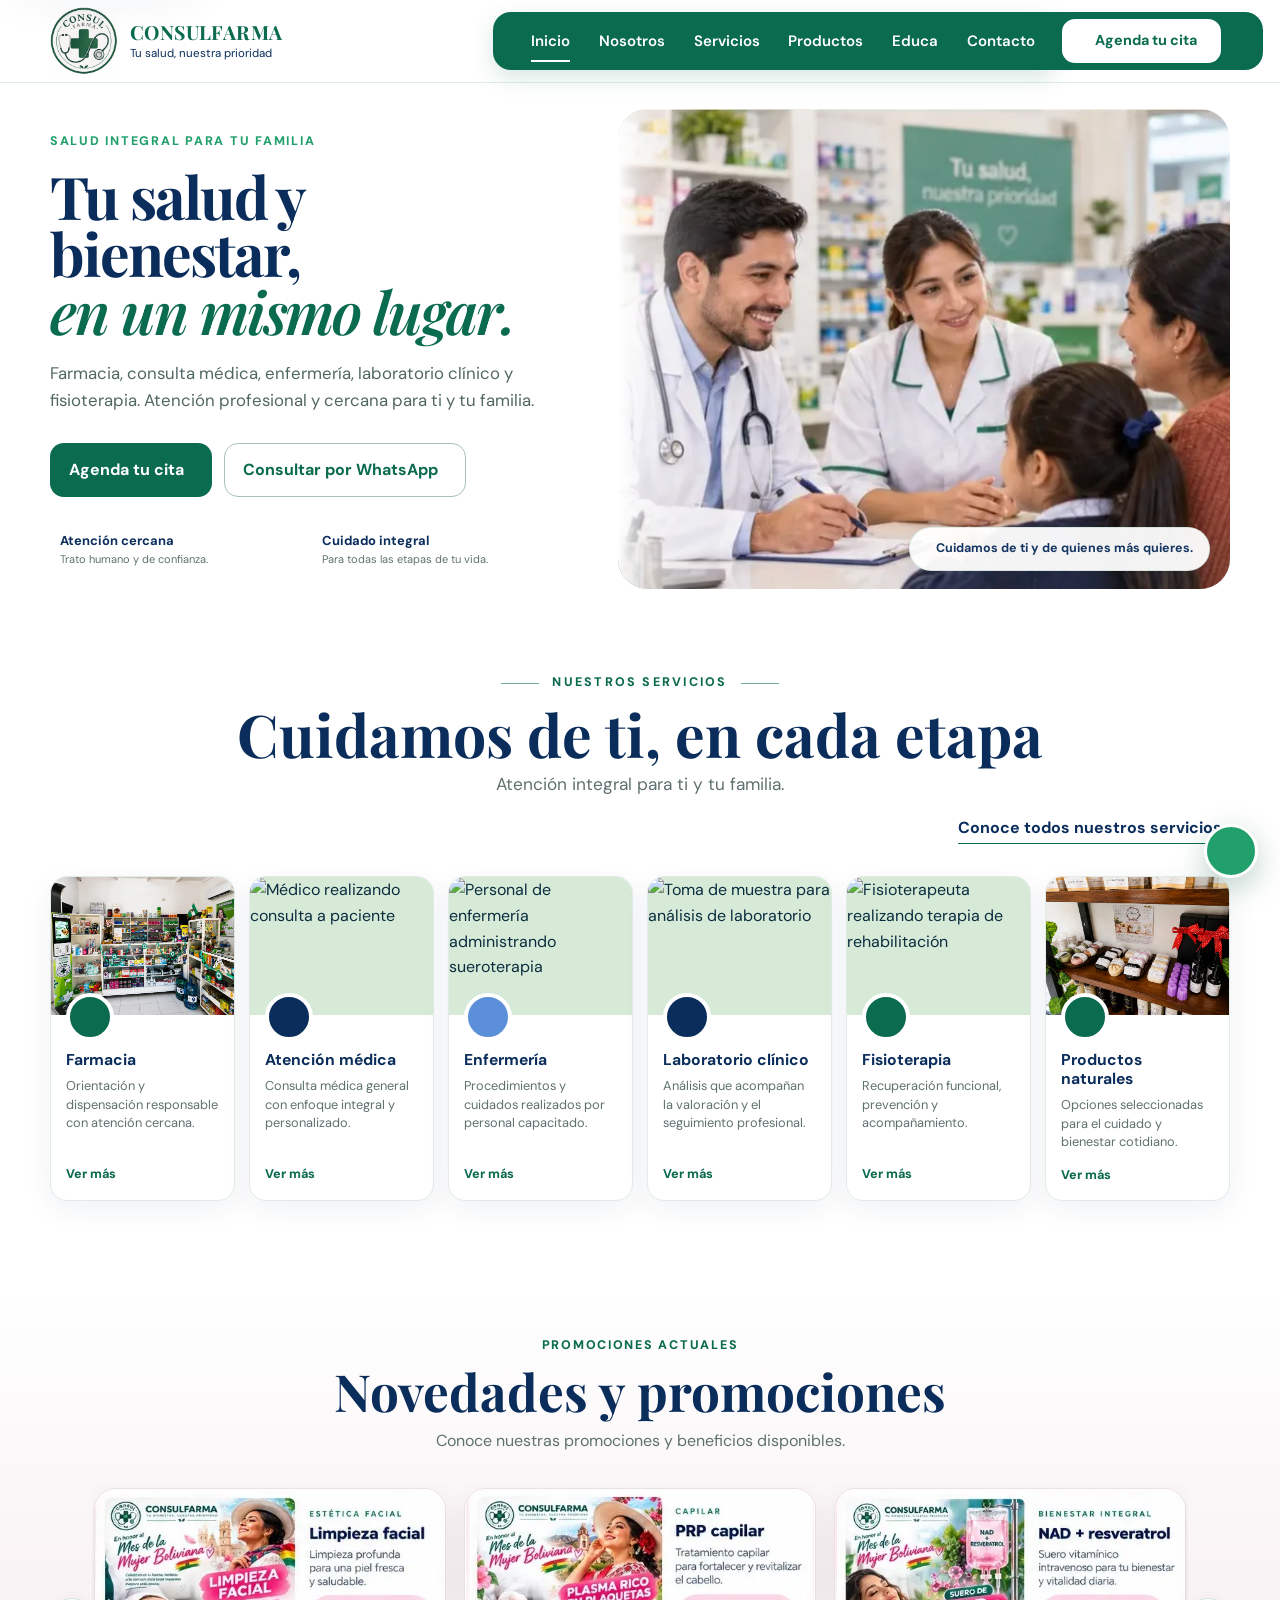
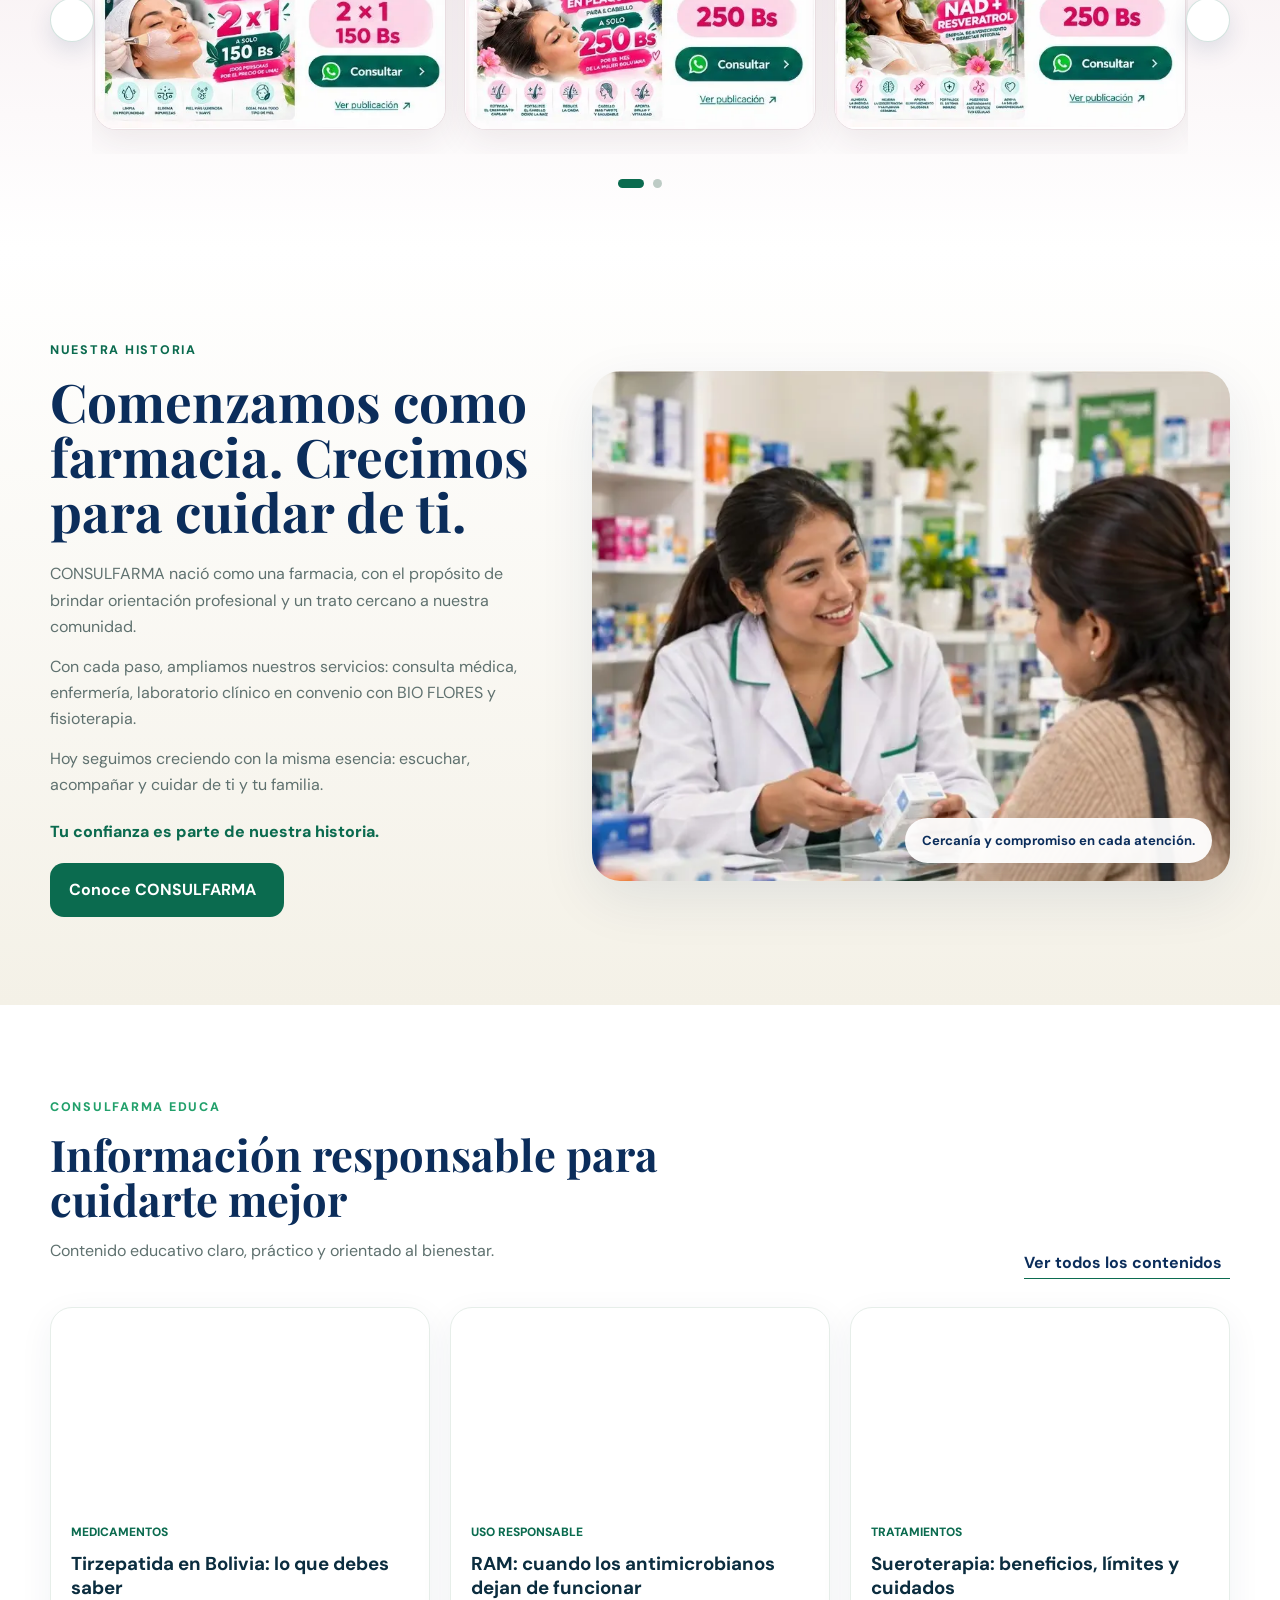
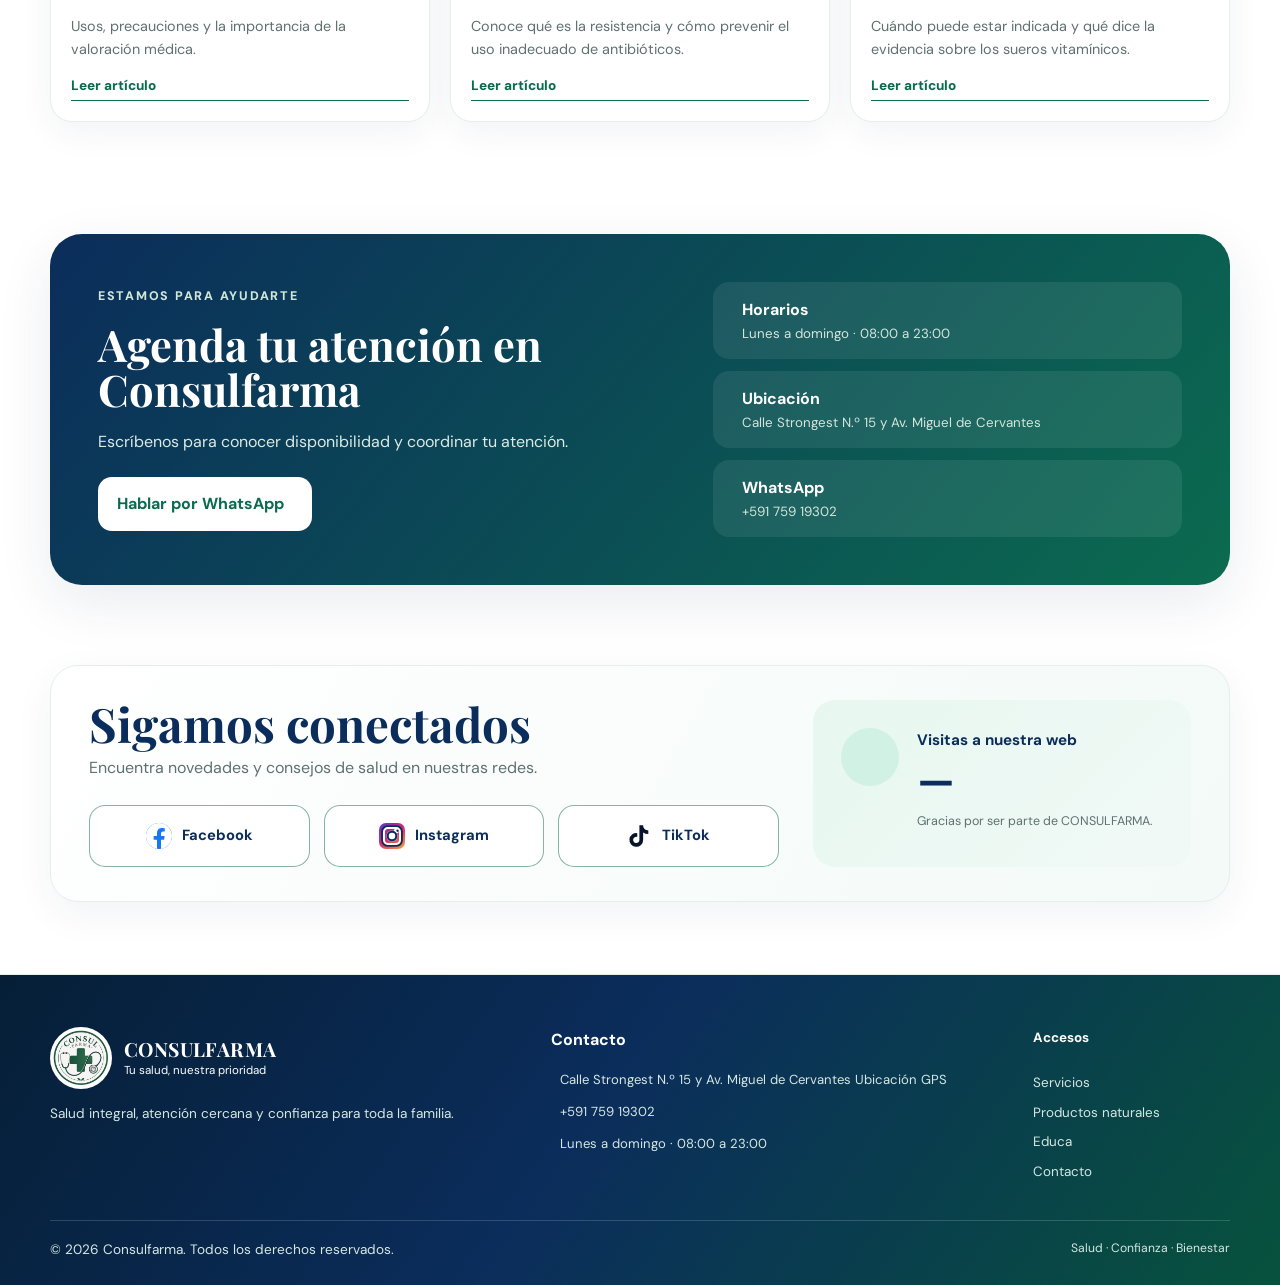
==== commit efcc11be: "Use aligned official social network icons" ====
--- a/index.html
+++ b/index.html
@@ -47,7 +47,7 @@
 
 <section class="contact home-contact section" aria-labelledby="contact-title"><div class="container contact-shell"><div><span class="eyebrow">Estamos para ayudarte</span><h2 id="contact-title">Agenda tu atención en Consulfarma</h2><p>Escríbenos para conocer disponibilidad y coordinar tu atención.</p><div class="contact-actions"><a class="btn btn-white" data-whatsapp href="https://wa.me/59175919302" target="_blank" rel="noopener">Hablar por WhatsApp <i data-lucide="message-circle"></i></a></div></div><div class="contact-info"><div><i data-lucide="clock-3"></i><span><strong>Horarios</strong><small>Lunes a domingo · 08:00 a 23:00</small></span></div><div><i data-lucide="map-pin"></i><span><strong>Ubicación</strong><small>Calle Strongest N.º 15 y Av. Miguel de Cervantes <a class="gps-link" href="https://maps.app.goo.gl/zETBAKUP31L7PaR56" target="_blank" rel="noopener" aria-label="Abrir ubicación GPS de Consulfarma en Google Maps"><i data-lucide="navigation"></i> Ubicación GPS</a></small></span></div><div><i data-lucide="message-circle"></i><span><strong>WhatsApp</strong><small>+591 759 19302</small></span></div></div></div></section>
 
-<section class="social-connect" aria-labelledby="social-connect-title"><div class="container social-connect-shell"><div class="social-connect-copy"><h2 id="social-connect-title">Sigamos conectados</h2><p>Encuentra novedades y consejos de salud en nuestras redes.</p><div class="social-links" aria-label="Redes sociales oficiales de Consulfarma"><a class="social-link social-link-facebook" href="https://www.facebook.com/share/1VTWkt18D4/" target="_blank" rel="noopener noreferrer" aria-label="Visitar Facebook de Consulfarma"><span class="social-icon" aria-hidden="true">f</span><strong>Facebook</strong></a><a class="social-link social-link-instagram" href="https://www.instagram.com/consulfarma1?stkn=NmQweXJvcGczMHZq" target="_blank" rel="noopener noreferrer" aria-label="Visitar Instagram de Consulfarma"><span class="social-icon instagram-icon" aria-hidden="true"></span><strong>Instagram</strong></a><a class="social-link social-link-tiktok" href="https://www.tiktok.com/@.consulfarma.sc.bo.1?_r=1&amp;_t=ZS-9A9OWmf0XSv" target="_blank" rel="noopener noreferrer" aria-label="Visitar TikTok de Consulfarma"><span class="social-icon" aria-hidden="true">♪</span><strong>TikTok</strong></a></div></div><aside class="visit-card" aria-labelledby="visit-card-title"><div class="visit-icon" aria-hidden="true"><i data-lucide="eye"></i></div><div><strong id="visit-card-title">Visitas a nuestra web</strong><span class="visit-count" data-visit-count aria-live="polite">—</span><p>Gracias por ser parte de CONSULFARMA.</p></div></aside></div></section>
+<section class="social-connect" aria-labelledby="social-connect-title"><div class="container social-connect-shell"><div class="social-connect-copy"><h2 id="social-connect-title">Sigamos conectados</h2><p>Encuentra novedades y consejos de salud en nuestras redes.</p><div class="social-links" aria-label="Redes sociales oficiales de Consulfarma"><a class="social-link social-link-facebook" href="https://www.facebook.com/share/1VTWkt18D4/" target="_blank" rel="noopener noreferrer" aria-label="Visitar Facebook de Consulfarma"><span class="social-icon" aria-hidden="true"><svg viewBox="0 0 24 24" focusable="false"><path fill="currentColor" d="M24 12.073C24 5.405 18.627 0 12 0S0 5.405 0 12.073C0 18.1 4.388 23.094 10.125 24v-8.437H7.078v-3.49h3.047V9.413c0-3.025 1.792-4.697 4.533-4.697 1.312 0 2.686.235 2.686.235v2.973h-1.513c-1.49 0-1.956.931-1.956 1.887v2.262h3.328l-.532 3.49h-2.796V24C19.612 23.094 24 18.1 24 12.073z"/></svg></span><strong>Facebook</strong></a><a class="social-link social-link-instagram" href="https://www.instagram.com/consulfarma1?stkn=NmQweXJvcGczMHZq" target="_blank" rel="noopener noreferrer" aria-label="Visitar Instagram de Consulfarma"><span class="social-icon instagram-icon" aria-hidden="true"><svg viewBox="0 0 24 24" focusable="false"><path fill="currentColor" d="M7.75 2h8.5A5.76 5.76 0 0 1 22 7.75v8.5A5.76 5.76 0 0 1 16.25 22h-8.5A5.76 5.76 0 0 1 2 16.25v-8.5A5.76 5.76 0 0 1 7.75 2zm0 2A3.75 3.75 0 0 0 4 7.75v8.5A3.75 3.75 0 0 0 7.75 20h8.5A3.75 3.75 0 0 0 20 16.25v-8.5A3.75 3.75 0 0 0 16.25 4h-8.5zM12 7a5 5 0 1 1 0 10 5 5 0 0 1 0-10zm0 2a3 3 0 1 0 0 6 3 3 0 0 0 0-6zm5.25-3.25a1.25 1.25 0 1 1 0 2.5 1.25 1.25 0 0 1 0-2.5z"/></svg></span><strong>Instagram</strong></a><a class="social-link social-link-tiktok" href="https://www.tiktok.com/@.consulfarma.sc.bo.1?_r=1&amp;_t=ZS-9A9OWmf0XSv" target="_blank" rel="noopener noreferrer" aria-label="Visitar TikTok de Consulfarma"><span class="social-icon" aria-hidden="true"><svg viewBox="0 0 24 24" focusable="false"><path fill="currentColor" d="M19.59 6.69a4.83 4.83 0 0 1-3.77-4.25V2h-3.45v13.67a2.89 2.89 0 1 1-2-2.76V9.4a6.33 6.33 0 1 0 5.45 6.27V8.73a8.16 8.16 0 0 0 4.77 1.52V6.82c-.34 0-.67-.04-1-.13z"/></svg></span><strong>TikTok</strong></a></div></div><aside class="visit-card" aria-labelledby="visit-card-title"><div class="visit-icon" aria-hidden="true"><i data-lucide="eye"></i></div><div><strong id="visit-card-title">Visitas a nuestra web</strong><span class="visit-count" data-visit-count aria-live="polite">—</span><p>Gracias por ser parte de CONSULFARMA.</p></div></aside></div></section>
 </main>
 <footer class="compact-footer rich-footer"><div class="container rich-footer-grid"><div class="rich-footer-brand"><a class="brand footer-brand" href="index.html"><img src="assets/logo-consulfarma-oficial.webp" alt="Logo oficial de Consulfarma" class="brand-logo" width="864" height="864"><span class="brand-copy"><strong>CONSULFARMA</strong><small>Tu salud, nuestra prioridad</small></span></a><p>Salud integral, atención cercana y confianza para toda la familia.</p></div><div><strong>Contacto</strong><ul><li><i data-lucide="map-pin"></i><span>Calle Strongest N.º 15 y Av. Miguel de Cervantes <a class="gps-link" href="https://maps.app.goo.gl/zETBAKUP31L7PaR56" target="_blank" rel="noopener" aria-label="Abrir ubicación GPS de Consulfarma en Google Maps"><i data-lucide="navigation"></i> Ubicación GPS</a></span></li><li><i data-lucide="phone"></i>+591 759 19302</li><li><i data-lucide="clock-3"></i>Lunes a domingo · 08:00 a 23:00</li></ul></div><nav aria-label="Enlaces del pie"><strong>Accesos</strong><a href="servicios.html">Servicios</a><a href="naturales.html">Productos naturales</a><a href="educa.html">Educa</a><a href="contacto.html">Contacto</a></nav></div><div class="container footer-bottom"><p>© <span id="year"></span> Consulfarma. Todos los derechos reservados.</p><span>Salud · Confianza · Bienestar</span></div></footer>
 <a class="floating-whatsapp" data-whatsapp href="https://wa.me/59175919302" target="_blank" rel="noopener" aria-label="Escribir a Consulfarma por WhatsApp"><i data-lucide="message-circle"></i></a>
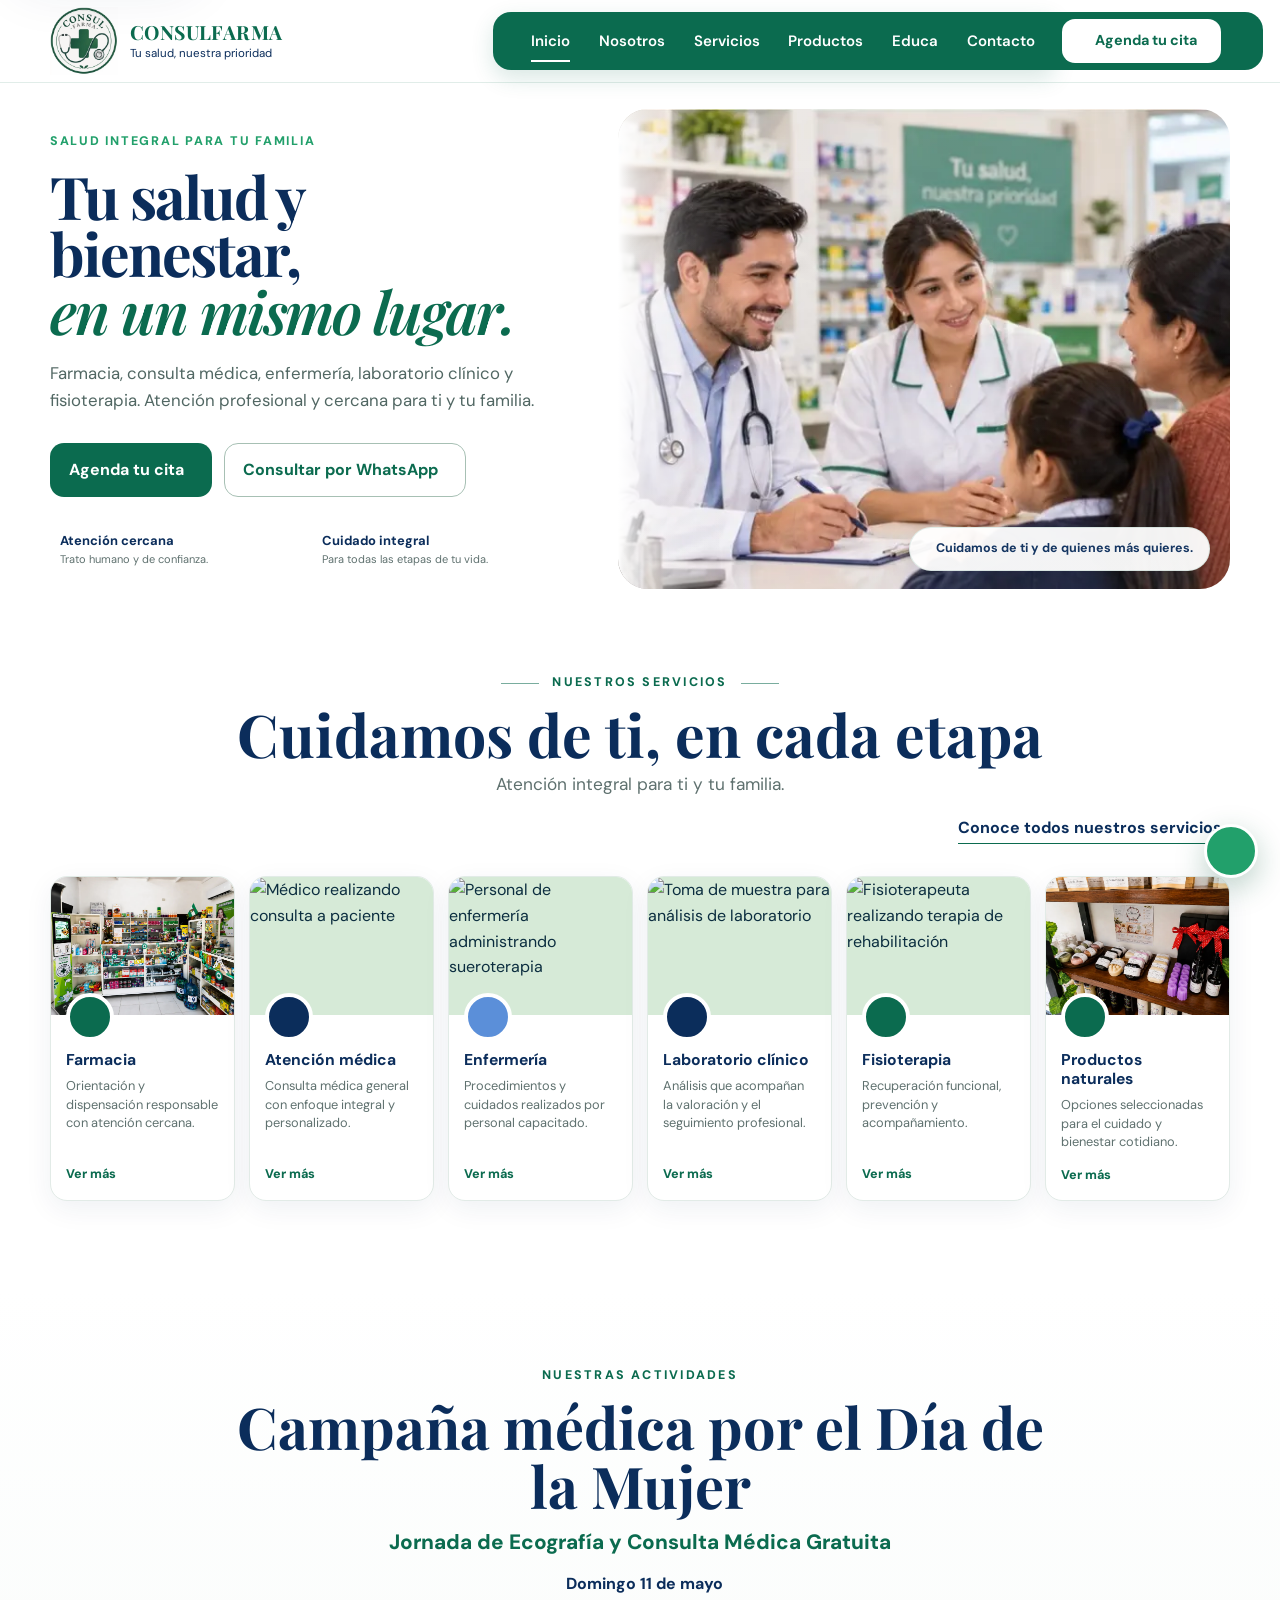
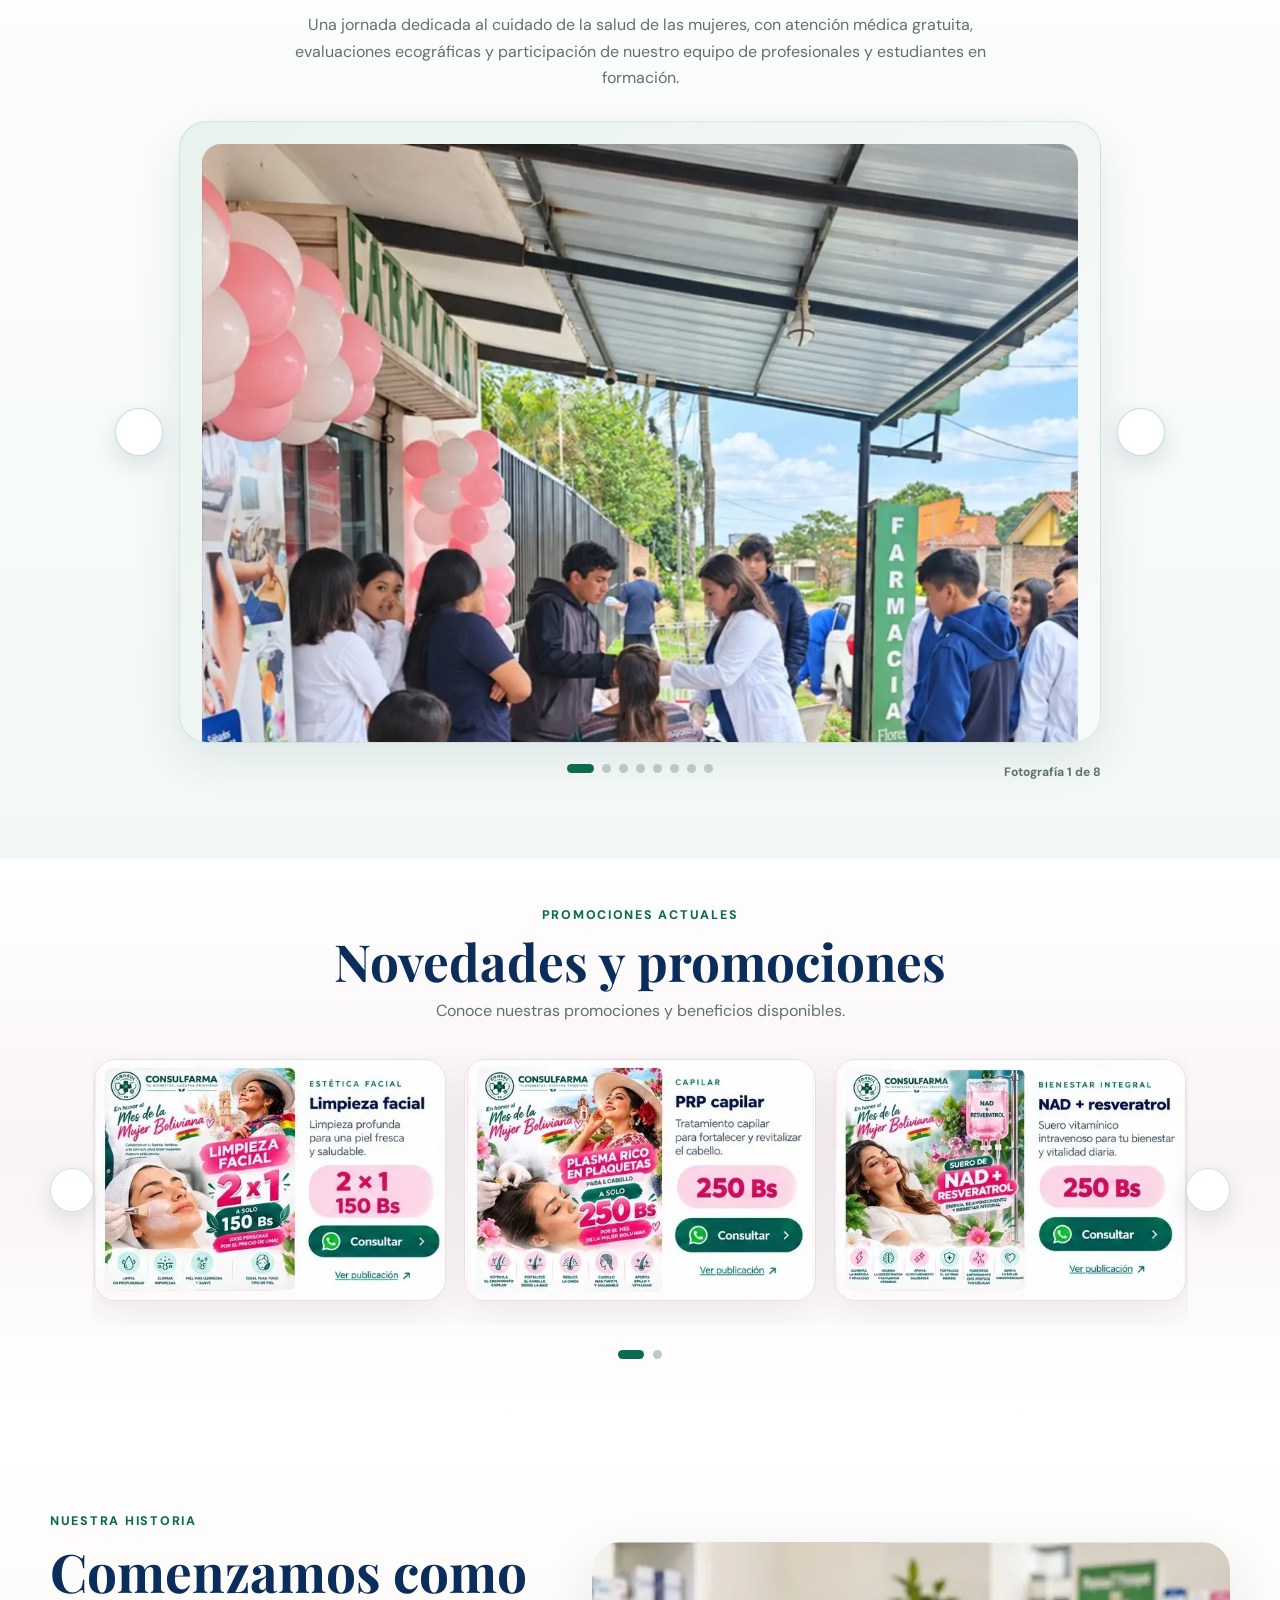
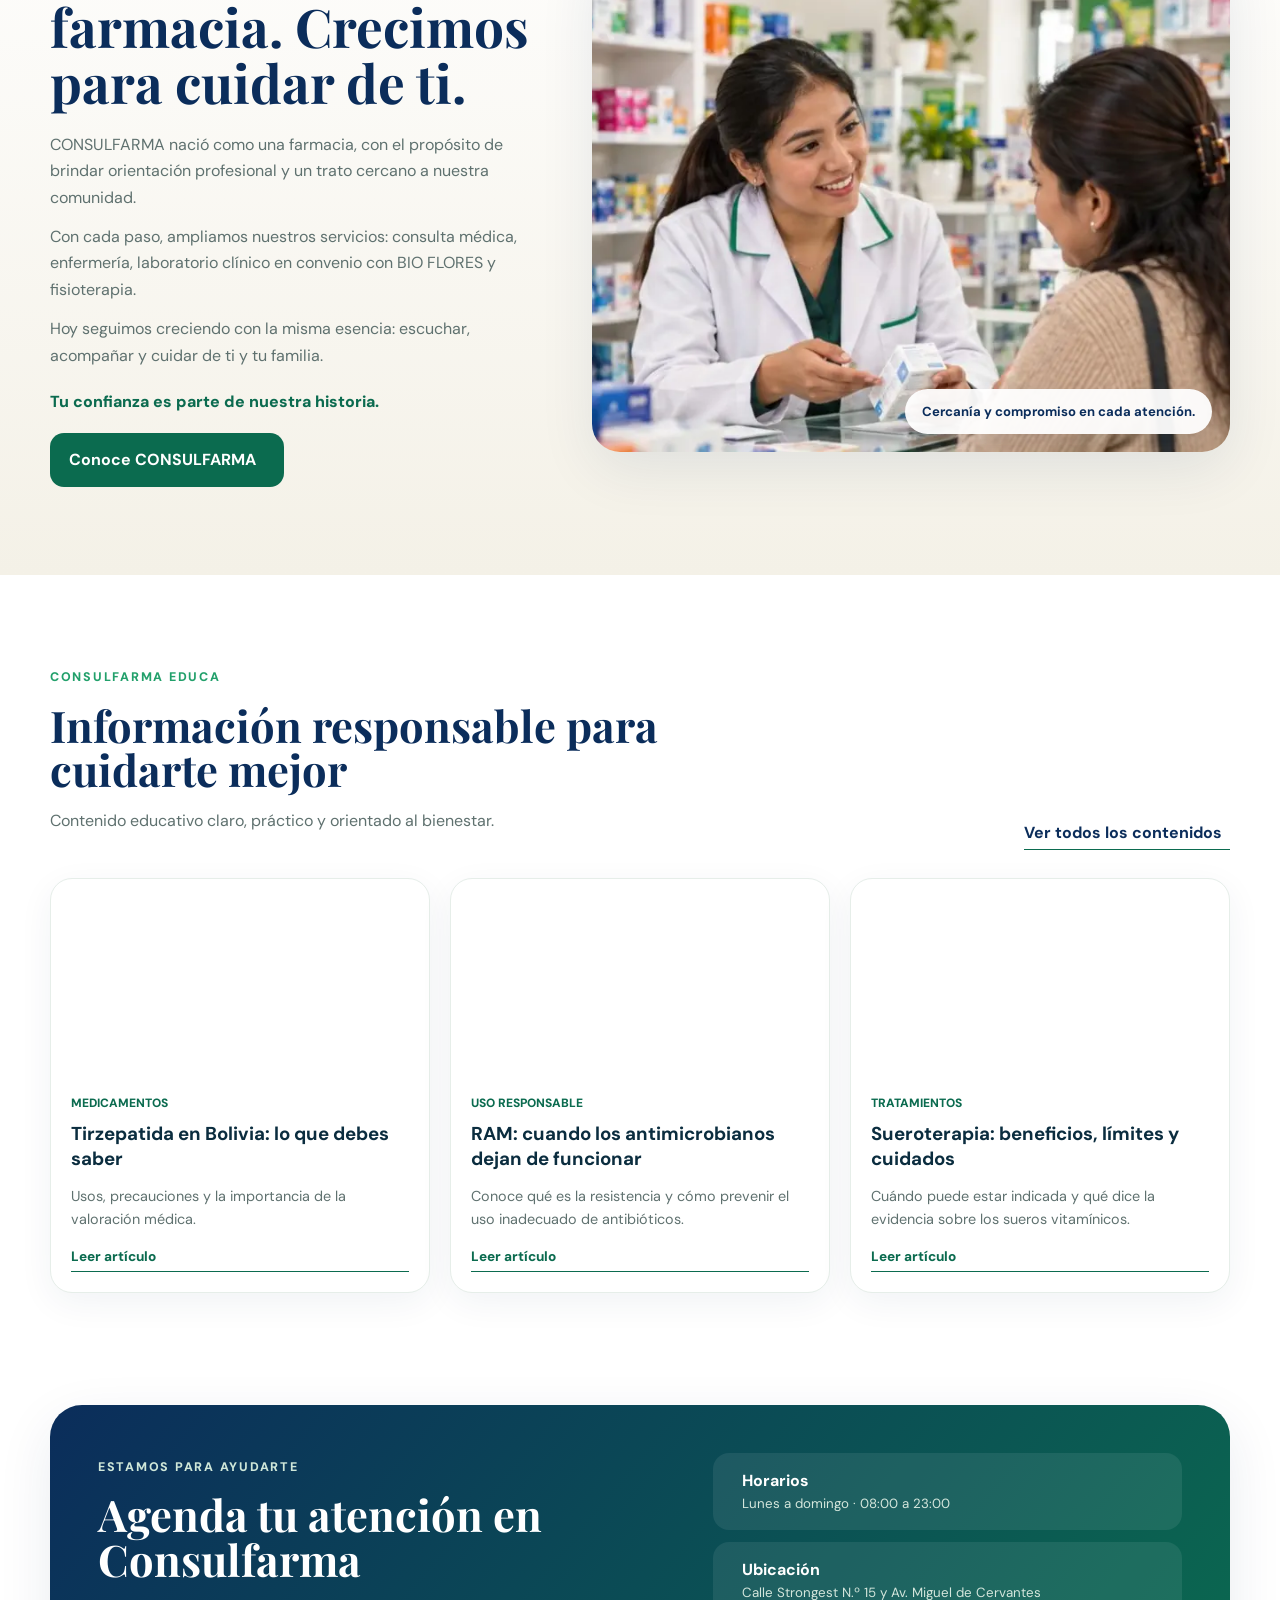
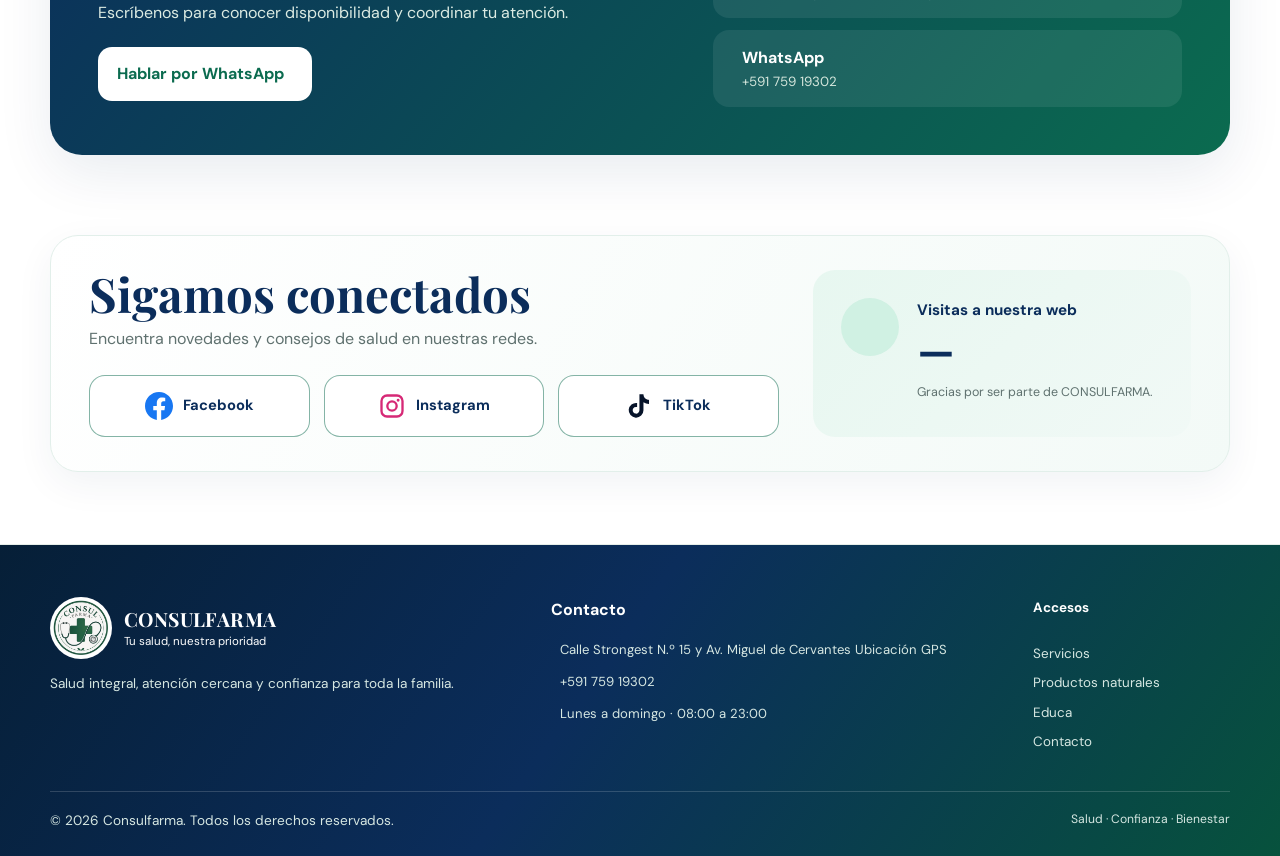
==== commit b48e32dd: "Agrega carrusel institucional de campaña médica" ====
--- a/index.html
+++ b/index.html
@@ -33,6 +33,17 @@
   <article class="visual-service-card"><a class="service-photo-link" href="naturales.html"><img src="assets/productos-naturales-detalle-optimized.webp" alt="Productos naturales y artesanales reales de Consulfarma" width="1672" height="941" loading="lazy" decoding="async"></a><div class="visual-service-body"><span class="service-icon green"><i data-lucide="leaf"></i></span><h3>Productos naturales</h3><p>Opciones seleccionadas para el cuidado y bienestar cotidiano.</p><a href="naturales.html">Ver más <i data-lucide="arrow-right"></i></a></div></article>
 </div></div></section>
 
+<section class="medical-campaign section" aria-labelledby="campaign-title"><div class="container"><header class="campaign-heading"><span class="eyebrow">Nuestras actividades</span><h2 id="campaign-title">Campaña médica por el Día de la Mujer</h2><p class="campaign-subtitle">Jornada de Ecografía y Consulta Médica Gratuita</p><p class="campaign-date"><i data-lucide="calendar-days"></i> Domingo 11 de mayo</p><p class="campaign-description">Una jornada dedicada al cuidado de la salud de las mujeres, con atención médica gratuita, evaluaciones ecográficas y participación de nuestro equipo de profesionales y estudiantes en formación.</p></header><div class="campaign-carousel" data-campaign-carousel aria-roledescription="carrusel" aria-label="Fotografías de la campaña médica por el Día de la Mujer"><button class="campaign-arrow campaign-prev" type="button" aria-label="Ver fotografía anterior"><i data-lucide="chevron-left"></i></button><div class="campaign-viewport"><div class="campaign-track" data-campaign-track aria-live="polite">
+  <figure class="campaign-slide" aria-label="Fotografía 1 de 8"><img src="assets/campana-dia-mujer/campana-dia-mujer-01.webp" alt="Jornada de atención comunitaria de Consulfarma con profesionales y estudiantes" width="1229" height="1536" loading="lazy" decoding="async"></figure>
+  <figure class="campaign-slide" aria-label="Fotografía 2 de 8"><img src="assets/campana-dia-mujer/campana-dia-mujer-02.webp" alt="Actividad de control y prevención frente a la farmacia Consulfarma" width="1229" height="1536" loading="lazy" decoding="async"></figure>
+  <figure class="campaign-slide" aria-label="Fotografía 3 de 8"><img src="assets/campana-dia-mujer/campana-dia-mujer-03.webp" alt="Evaluación de una paciente durante la campaña médica de Consulfarma" width="1229" height="1536" loading="lazy" decoding="async"></figure>
+  <figure class="campaign-slide" aria-label="Fotografía 4 de 8"><img src="assets/campana-dia-mujer/campana-dia-mujer-04.webp" alt="Evaluación ecográfica realizada durante la jornada médica" width="1229" height="1536" loading="lazy" decoding="async"></figure>
+  <figure class="campaign-slide" aria-label="Fotografía 5 de 8"><img src="assets/campana-dia-mujer/campana-dia-mujer-05.webp" alt="Atención y orientación a participantes dentro de Consulfarma" width="1229" height="1536" loading="lazy" decoding="async"></figure>
+  <figure class="campaign-slide" aria-label="Fotografía 6 de 8"><img src="assets/campana-dia-mujer/campana-dia-mujer-06.webp" alt="Equipo profesional registrando información de la jornada médica" width="1229" height="1536" loading="lazy" decoding="async"></figure>
+  <figure class="campaign-slide" aria-label="Fotografía 7 de 8"><img src="assets/campana-dia-mujer/campana-dia-mujer-07.webp" alt="Control de presión arterial durante la campaña médica" width="1229" height="1536" loading="lazy" decoding="async"></figure>
+  <figure class="campaign-slide" aria-label="Fotografía 8 de 8"><img src="assets/campana-dia-mujer/campana-dia-mujer-08.webp" alt="Control preventivo realizado por personal sanitario" width="1229" height="1536" loading="lazy" decoding="async"></figure>
+</div></div><button class="campaign-arrow campaign-next" type="button" aria-label="Ver fotografía siguiente"><i data-lucide="chevron-right"></i></button><div class="campaign-dots" data-campaign-dots aria-label="Seleccionar fotografía"></div><p class="campaign-status" data-campaign-status aria-live="polite">Fotografía 1 de 8</p></div></div></section>
+
 <section class="news-banner promotions-section section" aria-labelledby="news-title"><div class="container promotions-shell"><header class="promotions-heading"><span class="eyebrow">Promociones actuales</span><h2 id="news-title">Novedades y promociones</h2><p>Conoce nuestras promociones y beneficios disponibles.</p></header><div class="promotions-carousel" data-promotions-carousel aria-roledescription="carrusel" aria-label="Promociones de Consulfarma"><button class="promotions-arrow promotions-prev" type="button" aria-label="Ver promociones anteriores"><i data-lucide="chevron-left"></i></button><div class="promotions-viewport"><div class="promotions-track" data-promotions-track aria-live="polite"></div></div><button class="promotions-arrow promotions-next" type="button" aria-label="Ver promociones siguientes"><i data-lucide="chevron-right"></i></button><div class="promotions-dots" data-promotions-dots aria-label="Páginas del carrusel"></div></div></div></section>
 
 <dialog class="promotion-dialog" data-promotion-dialog aria-labelledby="promotion-dialog-title"><div class="promotion-dialog-shell"><button class="promotion-dialog-close" type="button" data-promotion-close aria-label="Cerrar promoción"><i data-lucide="x"></i></button><button class="promotion-dialog-arrow promotion-dialog-prev" type="button" data-promotion-prev aria-label="Ver promoción anterior"><i data-lucide="chevron-left"></i></button><figure><img data-promotion-image src="" alt="" width="494" height="340"><figcaption id="promotion-dialog-title" data-promotion-title></figcaption></figure><button class="promotion-dialog-arrow promotion-dialog-next" type="button" data-promotion-next aria-label="Ver promoción siguiente"><i data-lucide="chevron-right"></i></button><a class="btn btn-primary promotion-dialog-whatsapp" data-promotion-whatsapp href="https://wa.me/59175919302" target="_blank" rel="noopener"><i data-lucide="message-circle"></i> Consultar por WhatsApp</a></div></dialog>
--- a/styles.css
+++ b/styles.css
@@ -43,17 +43,21 @@
 .home-services .heading-row{display:block;text-align:center;margin-bottom:32px}.home-services .heading-row>div{max-width:none}.home-services .services-heading-copy .eyebrow{display:flex;align-items:center;justify-content:center;gap:13px;color:var(--green);letter-spacing:.18em}.home-services .services-heading-copy .eyebrow::before,.home-services .services-heading-copy .eyebrow::after{content:'';width:38px;height:1px;background:rgba(11,107,79,.55)}.home-services .services-heading-copy h2{font-family:'Playfair Display',serif;font-size:clamp(2.5rem,4.6vw,4.3rem);line-height:1.04;margin:10px 0 7px;color:var(--navy)}.home-services .services-heading-copy p{margin:0 auto;color:var(--muted);font-size:clamp(.96rem,1.35vw,1.13rem)}.home-services .heading-row>.text-link{display:flex;width:max-content;margin:16px 0 0 auto}
 .visual-service-grid{display:grid;grid-template-columns:repeat(6,minmax(0,1fr));gap:14px}.visual-service-card{border:1px solid #e2ebe7;background:#fff;border-radius:17px;overflow:hidden;box-shadow:0 8px 28px rgba(11,45,91,.065);transition:transform .25s,box-shadow .25s}.visual-service-card:hover{transform:translateY(-4px);box-shadow:var(--shadow)}.service-photo-link{display:block;height:138px;overflow:hidden;background:var(--green-3)}.service-photo-link img{width:100%;height:100%;object-fit:cover;transition:transform .45s}.visual-service-card:hover .service-photo-link img{transform:scale(1.035)}.visual-service-body{padding:16px 15px 15px;position:relative;min-height:184px;display:flex;flex-direction:column}.service-icon{width:40px;height:40px;border-radius:50%;display:grid;place-items:center;color:#fff;margin-top:-38px;margin-bottom:10px;border:4px solid #fff;box-sizing:content-box}.service-icon svg{width:19px}.service-icon.green{background:var(--green)}.service-icon.navy{background:var(--navy)}.service-icon.blue{background:var(--blue)}.visual-service-body h3{color:var(--navy);margin:0 0 7px;font-size:.98rem;line-height:1.2}.visual-service-body p{color:var(--muted);font-size:.8rem;line-height:1.45;margin:0 0 13px}.visual-service-body>a{margin-top:auto;display:inline-flex;align-items:center;gap:5px;color:var(--green);font-size:.79rem;font-weight:800}.visual-service-body>a svg{width:14px}
 .news-banner{padding-top:4px;padding-bottom:60px}.news-shell{min-height:250px;border-radius:28px;overflow:hidden;background:linear-gradient(115deg,var(--green) 0%,var(--green-2) 55%,var(--navy) 100%);color:#fff;padding:42px 48px;display:grid;grid-template-columns:1.3fr .7fr;align-items:center;position:relative}.news-shell:before,.news-shell:after{content:'';position:absolute;border:2px solid rgba(255,255,255,.1);border-radius:50%}.news-shell:before{width:230px;height:230px;right:24%;top:-100px}.news-shell:after{width:170px;height:170px;right:7%;bottom:-85px}.news-shell .eyebrow{color:#dff5e7}.news-shell h2{font-family:'Playfair Display',serif;font-size:clamp(2.3rem,4vw,4rem);line-height:1;margin:8px 0 10px}.news-shell p{color:#e7f3ed;margin:0 0 22px}.news-visual{justify-self:end;display:flex;align-items:center;gap:18px;font-family:'Playfair Display',serif;font-size:1.7rem;line-height:1.2;position:relative;z-index:1}.news-visual svg{width:82px;height:82px;color:#fff}
+.medical-campaign{padding-top:72px;padding-bottom:72px;background:linear-gradient(180deg,#fff 0%,#f2f8f5 100%)}.campaign-heading{text-align:center;max-width:850px;margin:0 auto 30px}.campaign-heading .eyebrow{color:var(--green);letter-spacing:.18em}.campaign-heading h2{font-family:'Playfair Display',serif;color:var(--navy);font-size:clamp(2.45rem,4.5vw,4.3rem);line-height:1.04;margin:10px 0 9px}.campaign-subtitle{margin:0;color:var(--green);font-size:clamp(1.05rem,1.7vw,1.3rem);font-weight:800}.campaign-date{display:flex;align-items:center;justify-content:center;gap:8px;margin:12px 0 0;color:var(--navy);font-weight:700}.campaign-date svg{width:19px;height:19px;color:var(--green)}.campaign-description{max-width:760px;margin:16px auto 0;color:var(--muted);line-height:1.65}.campaign-carousel{position:relative;max-width:1050px;margin:auto;padding:0 64px 44px}.campaign-viewport{overflow:hidden;border:1px solid rgba(11,107,79,.13);border-radius:28px;background:linear-gradient(135deg,#e9f3ee,#f8faf9);box-shadow:0 16px 44px rgba(11,45,91,.09)}.campaign-track{display:flex;transition:transform .5s cubic-bezier(.22,.61,.36,1);touch-action:pan-y}.campaign-slide{flex:0 0 100%;height:620px;margin:0;padding:22px;display:grid;place-items:center;min-width:0}.campaign-slide img{display:block;width:100%;height:100%;object-fit:contain;border-radius:19px}.campaign-arrow{position:absolute;top:50%;z-index:3;width:48px;height:48px;margin-top:-46px;border:1px solid rgba(11,107,79,.22);border-radius:50%;display:grid;place-items:center;background:#fff;color:var(--green);box-shadow:0 9px 25px rgba(11,45,91,.13);cursor:pointer;transition:.2s}.campaign-arrow:hover,.campaign-arrow:focus-visible{background:var(--green);color:#fff}.campaign-arrow svg{width:22px}.campaign-prev{left:0}.campaign-next{right:0}.campaign-dots{position:absolute;left:64px;right:64px;bottom:14px;display:flex;justify-content:center;gap:8px}.campaign-dot{width:9px;height:9px;padding:0;border:0;border-radius:99px;background:#b9c9c2;cursor:pointer;transition:.2s}.campaign-dot[aria-current="true"]{width:27px;background:var(--green)}.campaign-status{position:absolute;right:64px;bottom:5px;margin:0;color:var(--muted);font-size:.76rem;font-weight:700}
 .promotions-section{background:linear-gradient(180deg,#fff 0%,#f9f3f5 52%,#fff 100%);padding-top:42px}.promotions-shell{position:relative}.promotions-heading{text-align:center;max-width:760px;margin:0 auto 30px}.promotions-heading .eyebrow{color:var(--green)}.promotions-heading h2{font-family:'Playfair Display',serif;color:var(--navy);font-size:clamp(2.4rem,4vw,4rem);line-height:1.04;margin:8px 0 10px}.promotions-heading p{color:var(--muted);margin:0}.promotions-carousel{position:relative;padding:0 42px 34px}.promotions-viewport{overflow:hidden;padding:5px 2px 24px}.promotions-track{display:flex;gap:18px;transition:transform .55s cubic-bezier(.22,.61,.36,1);touch-action:pan-y}.promotion-card{flex:0 0 calc((100% - 36px)/3);min-width:0;background:#fff;border:1px solid #eadfe3;border-radius:22px;overflow:hidden;box-shadow:0 12px 34px rgba(68,37,51,.08);scroll-snap-align:start}.promotion-card-button{display:block;width:100%;padding:0;border:0;background:#fff;cursor:zoom-in}.promotion-card img{display:block;width:100%;height:auto;aspect-ratio:1.46/1;object-fit:contain;background:#fff}.promotions-arrow{position:absolute;top:50%;z-index:3;width:44px;height:44px;margin-top:-38px;border:1px solid rgba(11,107,79,.18);border-radius:50%;display:grid;place-items:center;background:#fff;color:var(--green);box-shadow:0 9px 25px rgba(11,45,91,.12);cursor:pointer;transition:.2s}.promotions-arrow:hover,.promotions-arrow:focus-visible{background:var(--green);color:#fff}.promotions-arrow:disabled{opacity:.38;cursor:default}.promotions-prev{left:0}.promotions-next{right:0}.promotions-arrow svg{width:21px}.promotions-dots{position:absolute;left:0;right:0;bottom:0;display:flex;justify-content:center;gap:9px}.promotions-dot{width:9px;height:9px;padding:0;border:0;border-radius:50%;background:#bdcbc5;cursor:pointer;transition:.2s}.promotions-dot[aria-current="true"]{width:26px;border-radius:99px;background:var(--green)}
 .promotion-dialog{width:min(1100px,calc(100% - 30px));max-height:94vh;padding:0;border:0;border-radius:26px;overflow:hidden;background:transparent;box-shadow:0 28px 90px rgba(5,40,27,.36)}.promotion-dialog::backdrop{background:rgba(5,25,19,.8);backdrop-filter:blur(3px)}.promotion-dialog-shell{position:relative;display:grid;place-items:center;gap:18px;max-height:94vh;overflow:auto;padding:34px 72px 28px;background:#fff}.promotion-dialog figure{margin:0;display:grid;justify-items:center}.promotion-dialog img{display:block;width:min(900px,100%);max-height:72vh;object-fit:contain}.promotion-dialog figcaption{font-weight:800;color:var(--navy);margin-top:12px}.promotion-dialog-close{position:absolute;right:16px;top:16px;z-index:3;width:44px;height:44px;border:1px solid #dce9e1;border-radius:50%;display:grid;place-items:center;background:#fff;color:var(--navy);cursor:pointer;box-shadow:0 7px 22px rgba(11,45,91,.12)}.promotion-dialog-arrow{position:absolute;top:50%;z-index:2;width:46px;height:46px;border:0;border-radius:50%;display:grid;place-items:center;background:var(--green);color:#fff;cursor:pointer;box-shadow:0 8px 25px rgba(11,45,91,.18)}.promotion-dialog-prev{left:14px}.promotion-dialog-next{right:14px}.promotion-dialog-whatsapp{justify-content:center}.promotion-dialog-whatsapp svg{width:19px}
 .home-about{background:linear-gradient(180deg,#fff,var(--cream))}.home-about-layout{display:grid;grid-template-columns:.86fr 1.14fr;gap:60px;align-items:center}.home-about-copy .eyebrow{color:var(--green)}.home-about-copy h2{font-family:'Playfair Display',serif;color:var(--navy);font-size:clamp(2.65rem,4.15vw,4.15rem);line-height:1.04;margin:12px 0 22px}.home-about-story{display:grid;gap:13px}.home-about-copy p{color:var(--muted);max-width:590px;margin:0;line-height:1.65}.home-about-copy .home-about-highlight{color:var(--green);font-weight:800;margin:20px 0 18px}.home-about-photo{margin:0;position:relative;border-radius:28px;overflow:hidden;box-shadow:var(--shadow)}.home-about-photo img{display:block;width:100%;height:510px;object-fit:cover;object-position:center}.home-about-photo figcaption{position:absolute;left:auto;right:18px;bottom:18px;width:max-content;max-width:calc(100% - 36px);background:rgba(255,255,255,.94);border-radius:999px;padding:12px 17px;color:var(--navy);font-size:.82rem;font-weight:700;box-shadow:0 8px 24px rgba(11,45,91,.1)}
 .home-redesign .education{background:#fff}.home-redesign .education .article-card{box-shadow:0 10px 35px rgba(11,45,91,.06)}
 .home-contact{padding-top:24px;padding-bottom:80px}.home-contact .contact-shell{background:linear-gradient(130deg,var(--navy),var(--green));box-shadow:var(--shadow)}
-.social-connect{padding:0 0 72px;background:#fff}.social-connect-shell{display:grid;grid-template-columns:1.55fr .85fr;gap:34px;align-items:stretch;padding:34px 38px;border:1px solid #e2efea;border-radius:28px;background:linear-gradient(120deg,#fff 0%,#f3faf7 100%);box-shadow:0 12px 38px rgba(11,45,91,.06)}.social-connect-copy h2{font-family:'Playfair Display',serif;color:var(--navy);font-size:clamp(2.25rem,3.7vw,3.65rem);line-height:1;margin:0 0 8px}.social-connect-copy>p{margin:0;color:var(--muted)}.social-links{display:grid;grid-template-columns:repeat(3,minmax(0,1fr));gap:14px;margin-top:24px}.social-link{min-height:62px;display:flex;align-items:center;justify-content:center;gap:10px;border:1px solid rgba(11,107,79,.5);border-radius:16px;background:#fff;color:var(--navy);font-size:.92rem;transition:.2s}.social-link:hover,.social-link:focus-visible{border-color:var(--green);color:var(--green);transform:translateY(-1px);box-shadow:0 8px 22px rgba(11,107,79,.1)}.social-link svg,.social-icon{width:26px;height:26px;display:grid;place-items:center;flex:0 0 auto}.social-link-facebook .social-icon{border-radius:50%;background:#1877f2;color:#fff;font:700 21px/1 Arial}.instagram-icon{position:relative;border-radius:7px;background:radial-gradient(circle at 67% 30%,#fff 0 2px,transparent 3px),radial-gradient(circle,#fff 0 5px,transparent 6px),linear-gradient(145deg,#7232bd 10%,#d62976 48%,#f7a43a)}.instagram-icon:after{content:'';position:absolute;inset:4px;border:2px solid #fff;border-radius:5px}.social-link-tiktok .social-icon{color:#07142a;font-size:27px;font-weight:800}.visit-card{display:grid;grid-template-columns:auto 1fr;gap:18px;align-items:start;padding:28px;border-radius:22px;background:linear-gradient(135deg,#e7f7f0,#f1f9f6);color:var(--navy)}.visit-icon{width:58px;height:58px;border-radius:50%;display:grid;place-items:center;background:#d0f1e3;color:var(--green)}.visit-icon svg{width:29px;height:29px}.visit-card strong{display:block;font-size:.95rem}.visit-count{display:block;margin:9px 0 4px;color:var(--navy);font-family:'DM Sans',sans-serif;font-size:clamp(2rem,3.2vw,3rem);font-weight:800;line-height:1}.visit-card p{margin:10px 0 0;color:var(--muted);font-size:.78rem}
+.social-connect{padding:0 0 72px;background:#fff}.social-connect-shell{display:grid;grid-template-columns:1.55fr .85fr;gap:34px;align-items:stretch;padding:34px 38px;border:1px solid #e2efea;border-radius:28px;background:linear-gradient(120deg,#fff 0%,#f3faf7 100%);box-shadow:0 12px 38px rgba(11,45,91,.06)}.social-connect-copy h2{font-family:'Playfair Display',serif;color:var(--navy);font-size:clamp(2.25rem,3.7vw,3.65rem);line-height:1;margin:0 0 8px}.social-connect-copy>p{margin:0;color:var(--muted)}.social-links{display:grid;grid-template-columns:repeat(3,minmax(0,1fr));gap:14px;margin-top:24px}.social-link{min-height:62px;display:flex;align-items:center;justify-content:center;gap:10px;border:1px solid rgba(11,107,79,.5);border-radius:16px;background:#fff;color:var(--navy);font-size:.92rem;transition:.2s}.social-link:hover,.social-link:focus-visible{border-color:var(--green);color:var(--green);transform:translateY(-1px);box-shadow:0 8px 22px rgba(11,107,79,.1)}.social-link svg,.social-icon{width:28px;height:28px;display:flex;align-items:center;justify-content:center;flex:0 0 28px;line-height:1}.social-icon svg{display:block;width:100%;height:100%}.social-link-facebook .social-icon{color:#1877f2;background:transparent}.social-link-instagram .social-icon{color:#d62976;background:transparent;border-radius:0}.social-link-tiktok .social-icon{color:#07142a;background:transparent}.social-link strong{display:block;line-height:1.2;margin:0}
+.visit-card{display:grid;grid-template-columns:auto 1fr;gap:18px;align-items:start;padding:28px;border-radius:22px;background:linear-gradient(135deg,#e7f7f0,#f1f9f6);color:var(--navy)}.visit-icon{width:58px;height:58px;border-radius:50%;display:grid;place-items:center;background:#d0f1e3;color:var(--green)}.visit-icon svg{width:29px;height:29px}.visit-card strong{display:block;font-size:.95rem}.visit-count{display:block;margin:9px 0 4px;color:var(--navy);font-family:'DM Sans',sans-serif;font-size:clamp(2rem,3.2vw,3rem);font-weight:800;line-height:1}.visit-card p{margin:10px 0 0;color:var(--muted);font-size:.78rem}
 .compact-footer.rich-footer{background:linear-gradient(125deg,#061f37,var(--navy) 46%,#07523d);color:#fff;padding:0}.rich-footer-grid{display:grid;grid-template-columns:1.25fr 1.2fr .55fr;gap:54px;padding:52px 0 38px}.rich-footer .brand-copy strong,.rich-footer .brand-copy small{color:#fff}.rich-footer .brand-logo{width:62px;height:62px;background:#fff;border-radius:50%;padding:3px}.rich-footer p{color:#d6e7e2;font-size:.85rem}.rich-footer-grid>div>strong,.rich-footer-grid nav>strong{display:block;margin-bottom:16px}.rich-footer ul{list-style:none;padding:0;margin:0;display:grid;gap:11px;color:#d6e7e2;font-size:.82rem}.rich-footer li{display:flex;gap:9px;align-items:flex-start}.rich-footer li svg{width:17px;flex:0 0 auto}.rich-footer nav{display:flex;flex-direction:column;align-items:flex-start;gap:8px;font-size:.84rem}.rich-footer nav a{color:#d6e7e2}.rich-footer nav a:hover{color:#fff;text-decoration:underline}.footer-bottom{border-top:1px solid rgba(255,255,255,.16);display:flex;justify-content:space-between;gap:20px;padding:18px 0 24px;color:#d6e7e2;font-size:.76rem}.footer-bottom p{margin:0}.home-redesign .floating-whatsapp{background:#22A06B;border:3px solid #fff}.compact-footer:not(.rich-footer){background:var(--navy);color:#fff}.compact-footer:not(.rich-footer) .brand-copy strong,.compact-footer:not(.rich-footer) .brand-copy small,.compact-footer:not(.rich-footer) .footer-links a{color:#fff}.compact-footer:not(.rich-footer) .footer-grid p{color:#d6e7e2}.compact-footer:not(.rich-footer) .brand-logo{background:#fff;border-radius:50%;padding:2px}
 @media(max-width:1100px){.hero-reference .hero-grid{grid-template-columns:1fr}.hero-reference .hero-copy{padding:54px 0 40px}.hero-reference .hero-visual{height:440px;min-height:0;margin:0;border-radius:74px 74px 30px 30px}.hero-service-dock{margin:-45px auto 0;width:calc(100% - 48px)}.visual-service-grid{grid-template-columns:repeat(3,minmax(0,1fr))}.home-about-layout{gap:36px}.rich-footer-grid{grid-template-columns:1fr 1fr}.rich-footer-grid nav{grid-column:1/-1;flex-direction:row;flex-wrap:wrap}.rich-footer-grid nav>strong{width:100%}}
 @media(max-width:800px){.home-redesign .nav-wrap{height:74px}.home-redesign .main-nav{top:74px}.heading-row{align-items:flex-start;flex-direction:column;gap:15px}.hero-medical-pattern{display:none}.hero-reference h1{font-size:clamp(3rem,11vw,4.8rem)}.hero-service-dock{display:flex;overflow-x:auto;scroll-snap-type:x mandatory;justify-content:flex-start}.hero-service-dock a{flex:0 0 132px;scroll-snap-align:start}.hero-service-dock a:not(:last-child){border-right:1px solid #e5ece9}.visual-service-grid{grid-template-columns:repeat(2,minmax(0,1fr))}.news-shell{grid-template-columns:1fr}.news-visual{display:none}.home-about-layout{grid-template-columns:1fr}.home-about-copy{order:1}.home-about-photo{order:2}.home-about-photo img{height:390px}.social-connect-shell{grid-template-columns:1fr}.visit-card{min-height:170px}}
 @media(max-width:999px){.promotion-card{flex-basis:calc((100% - 18px)/2)}}
+@media(max-width:800px){.medical-campaign{padding-top:60px;padding-bottom:60px}.campaign-carousel{padding-right:52px;padding-left:52px}.campaign-slide{height:560px;padding:18px}.campaign-dots{left:52px;right:52px}.campaign-status{right:52px}}
 @media(max-width:620px){.container{width:min(100% - 24px,1180px)}.hero-reference{padding-bottom:42px}.hero-reference .hero-copy{padding:38px 0 32px}.hero-reference .hero-copy>p{font-size:.96rem}.hero-reference .hero-actions{margin:24px 0 28px}.hero-reference .hero-actions .btn{width:100%}.hero-reference .trust-row{grid-template-columns:1fr 1fr;gap:14px}.hero-reference .hero-visual{height:310px;min-height:0;border-radius:48px 48px 24px 24px}.hero-real-photo{object-position:56% center}.hero-reference .hero-badge{right:14px;bottom:14px;width:160px;padding:14px;font-size:.8rem}.hero-service-dock{width:calc(100% - 24px);margin-top:-28px}.hero-service-dock a{min-height:88px;flex-basis:116px;font-size:.72rem}.home-services{padding-top:54px}.visual-service-grid{grid-template-columns:1fr}.service-photo-link{height:190px}.visual-service-body{min-height:174px}.news-banner{padding-bottom:44px}.news-shell{padding:32px 24px;min-height:230px}.home-about-photo img{height:290px}.rich-footer-grid{grid-template-columns:1fr;gap:30px;padding-top:42px}.rich-footer-grid nav{grid-column:auto}.footer-bottom{flex-direction:column;gap:5px}.home-contact{padding-bottom:42px}.social-connect{padding-bottom:52px}.social-connect-shell{padding:28px 20px}.social-links{grid-template-columns:1fr}.social-link{justify-content:flex-start;padding:0 20px}.visit-card{grid-template-columns:1fr;padding:24px}.visit-icon{width:52px;height:52px}}
+@media(max-width:620px){.medical-campaign{padding-top:50px;padding-bottom:50px}.campaign-heading{margin-bottom:22px}.campaign-heading h2{font-size:clamp(2.2rem,11vw,3.2rem)}.campaign-subtitle{line-height:1.35}.campaign-description{font-size:.91rem}.campaign-carousel{padding:0 38px 40px}.campaign-slide{height:min(70vh,500px);min-height:390px;padding:10px}.campaign-slide img{border-radius:15px}.campaign-arrow{width:40px;height:40px;margin-top:-40px}.campaign-dots{left:38px;right:38px;bottom:12px;gap:6px}.campaign-status{position:static;text-align:center;margin:8px 0 0}.campaign-dot{width:8px;height:8px}.campaign-dot[aria-current="true"]{width:22px}}
 @media(max-width:699px){.promotions-carousel{padding-right:38px;padding-left:38px}.promotions-track{gap:12px}.promotion-card{flex-basis:100%}.promotions-heading{margin-bottom:22px}.promotion-dialog-shell{padding:62px 18px 24px}.promotion-dialog-arrow{top:auto;bottom:84px}.promotion-dialog-prev{left:18px}.promotion-dialog-next{right:18px}.promotion-dialog-whatsapp{width:100%;margin-top:46px}.promotion-dialog figcaption{font-size:.88rem;text-align:center}}
 @media(max-width:390px){.home-redesign .brand-logo{width:43px;height:43px}.home-redesign .brand-copy strong{font-size:.9rem}.home-redesign .brand-copy small{font-size:.58rem}.hero-reference h1{font-size:2.65rem}.hero-reference .trust-row{grid-template-columns:1fr}.hero-reference .hero-visual{height:270px;min-height:0}.hero-reference .hero-badge{display:none}.news-shell h2{font-size:2.2rem}}
 /* Ajuste puntual: mayor presencia del logo en escritorio sin alterar el header. */
